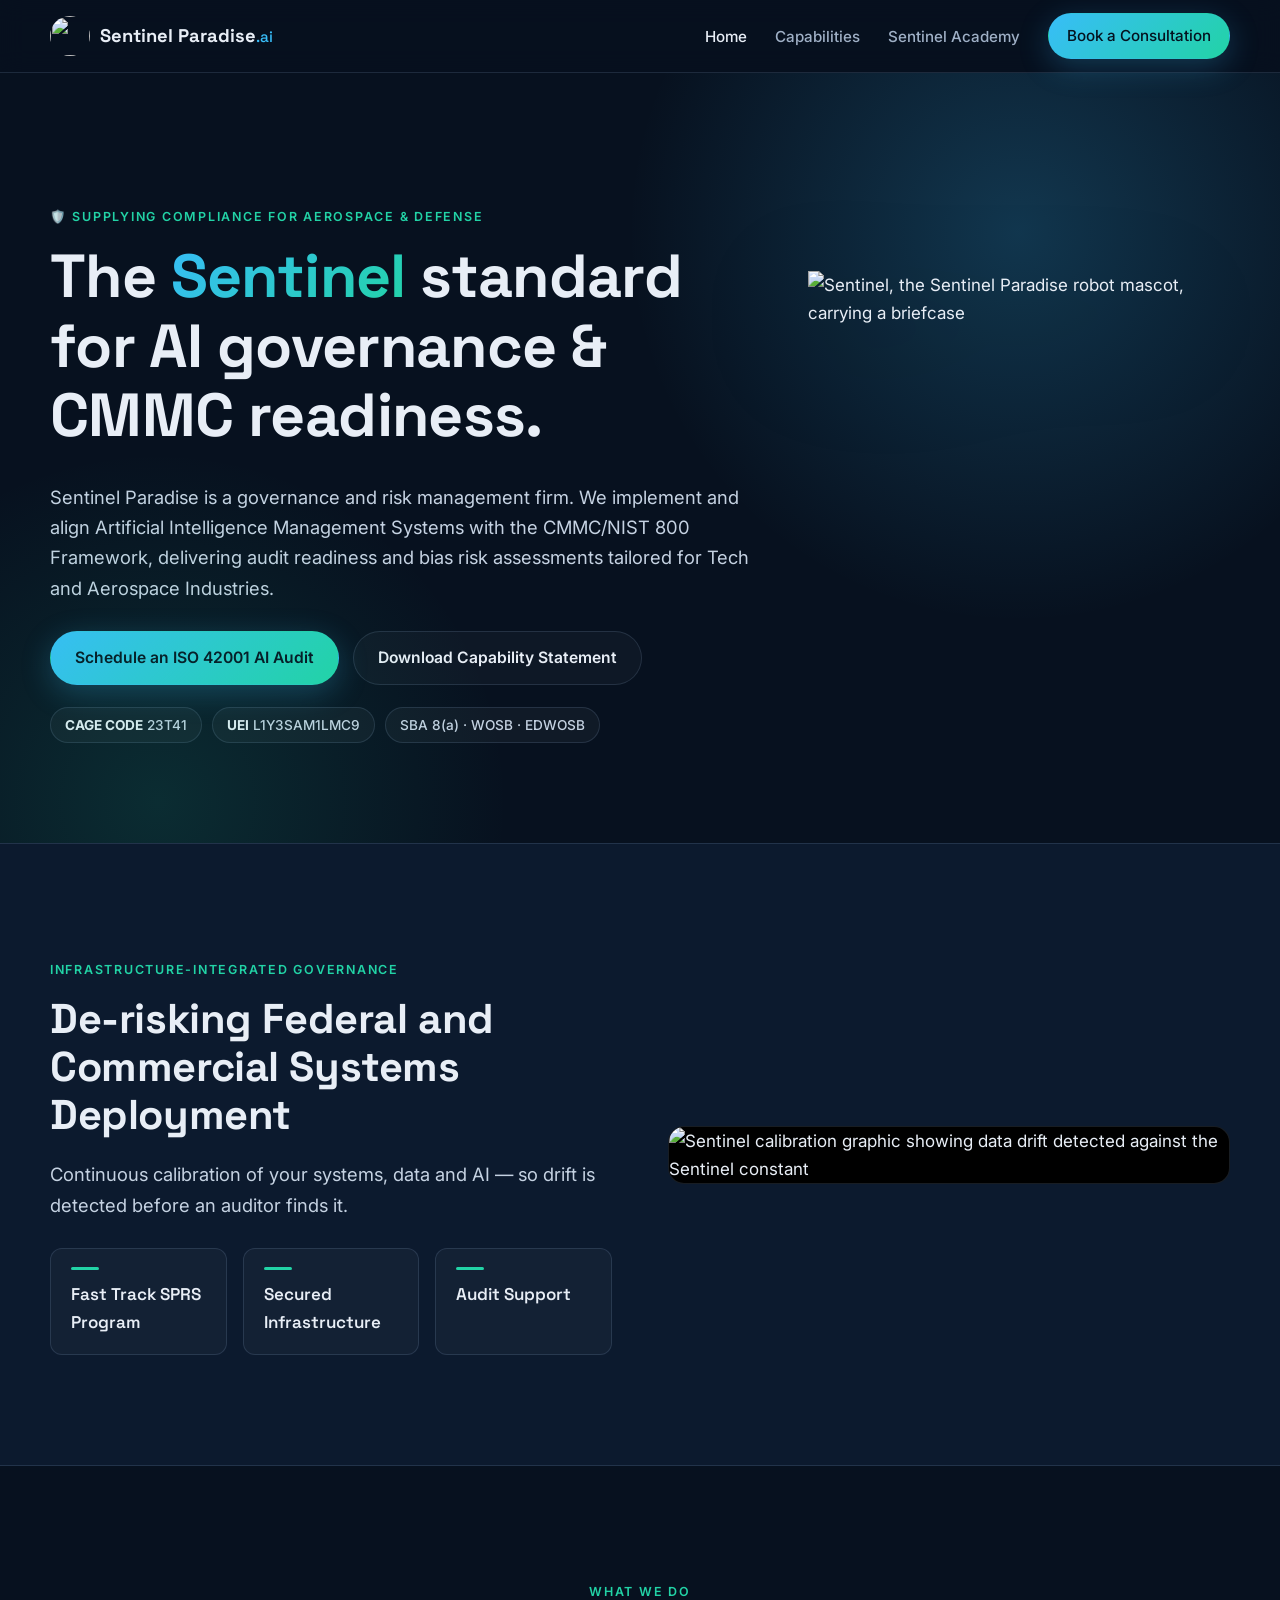
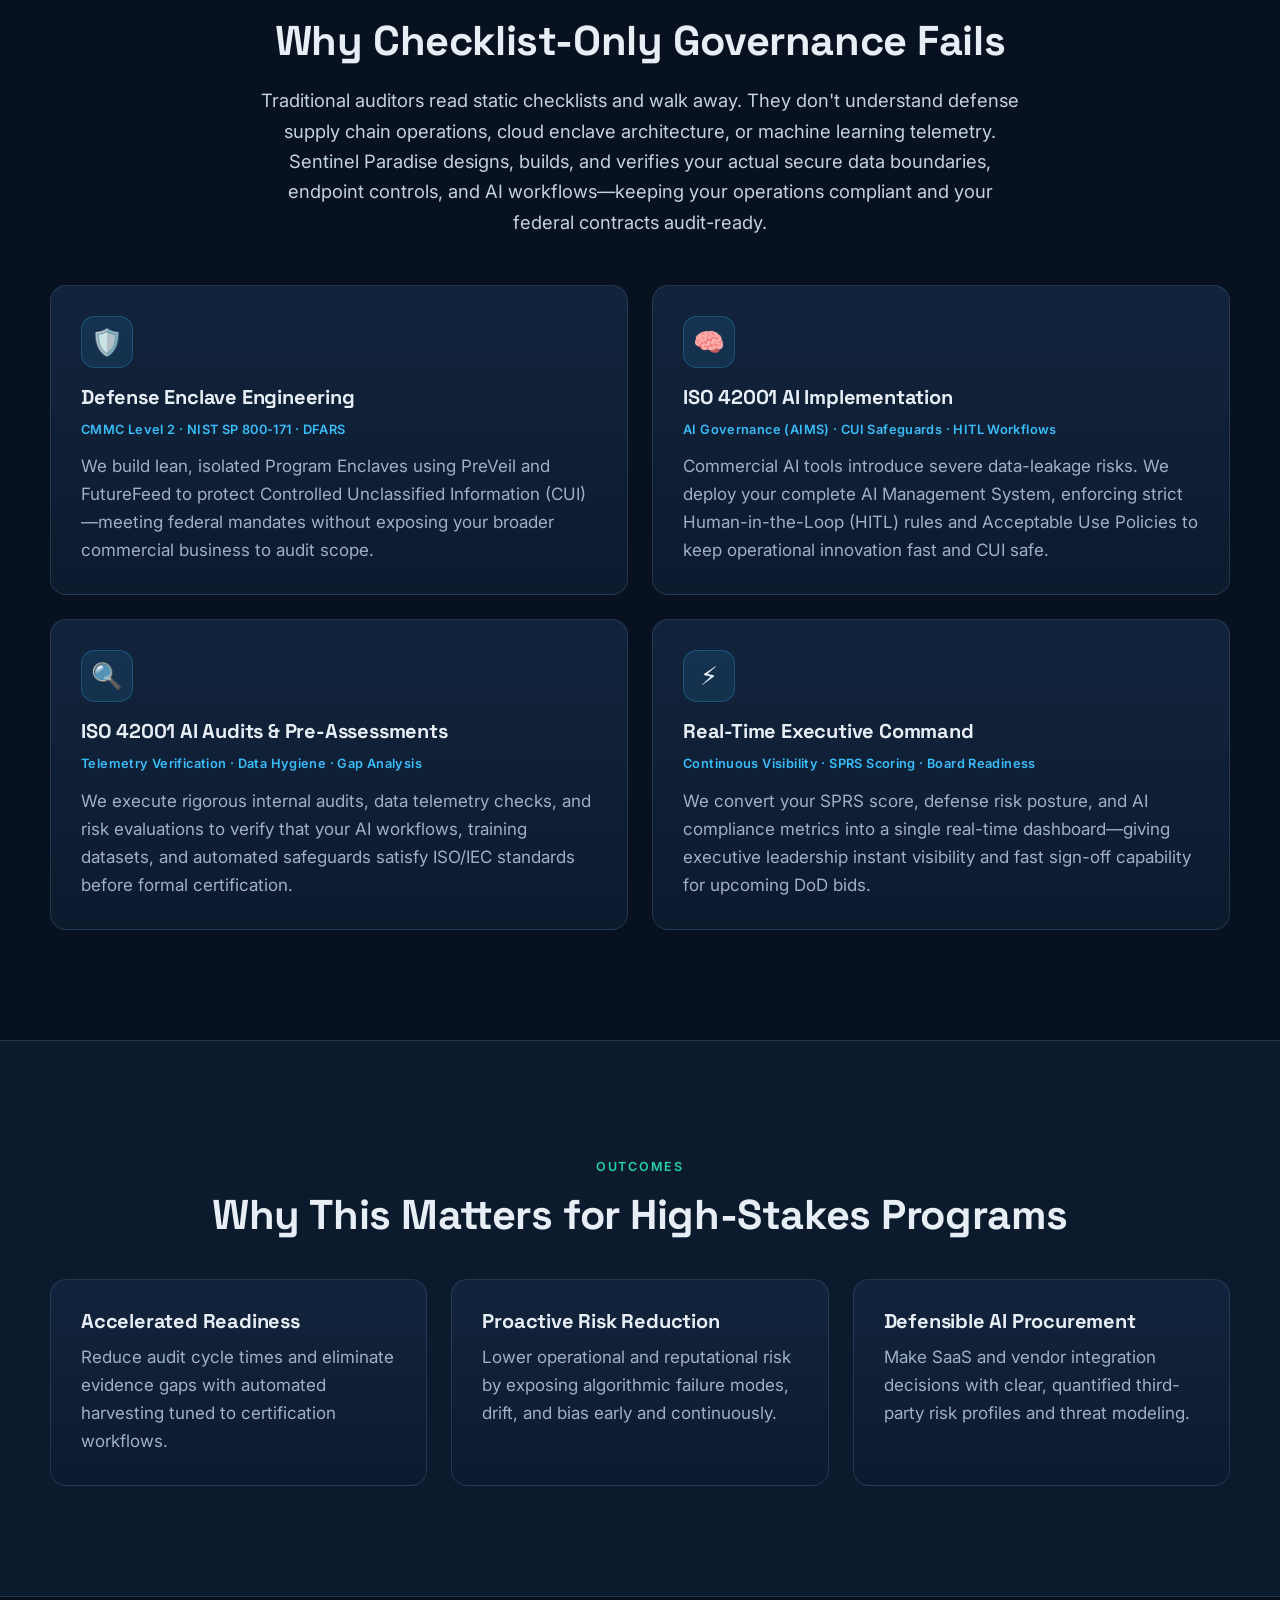
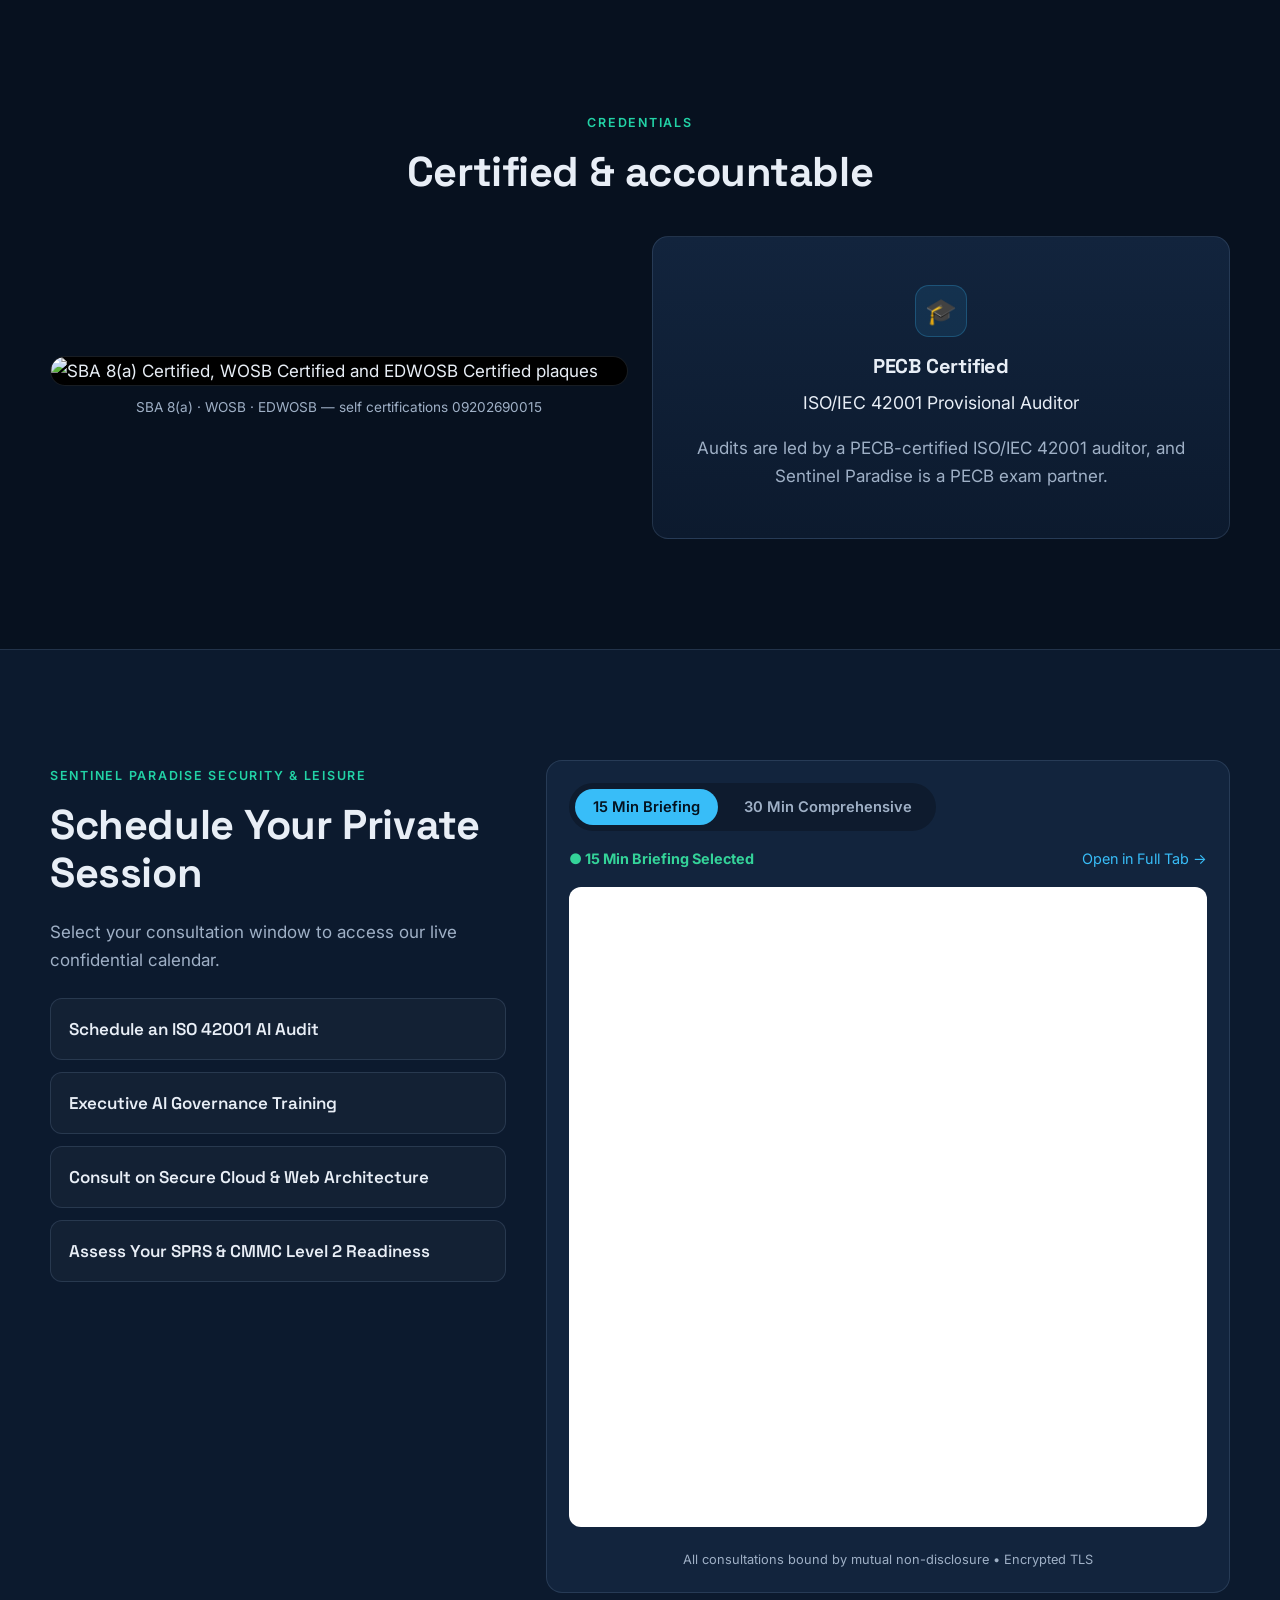
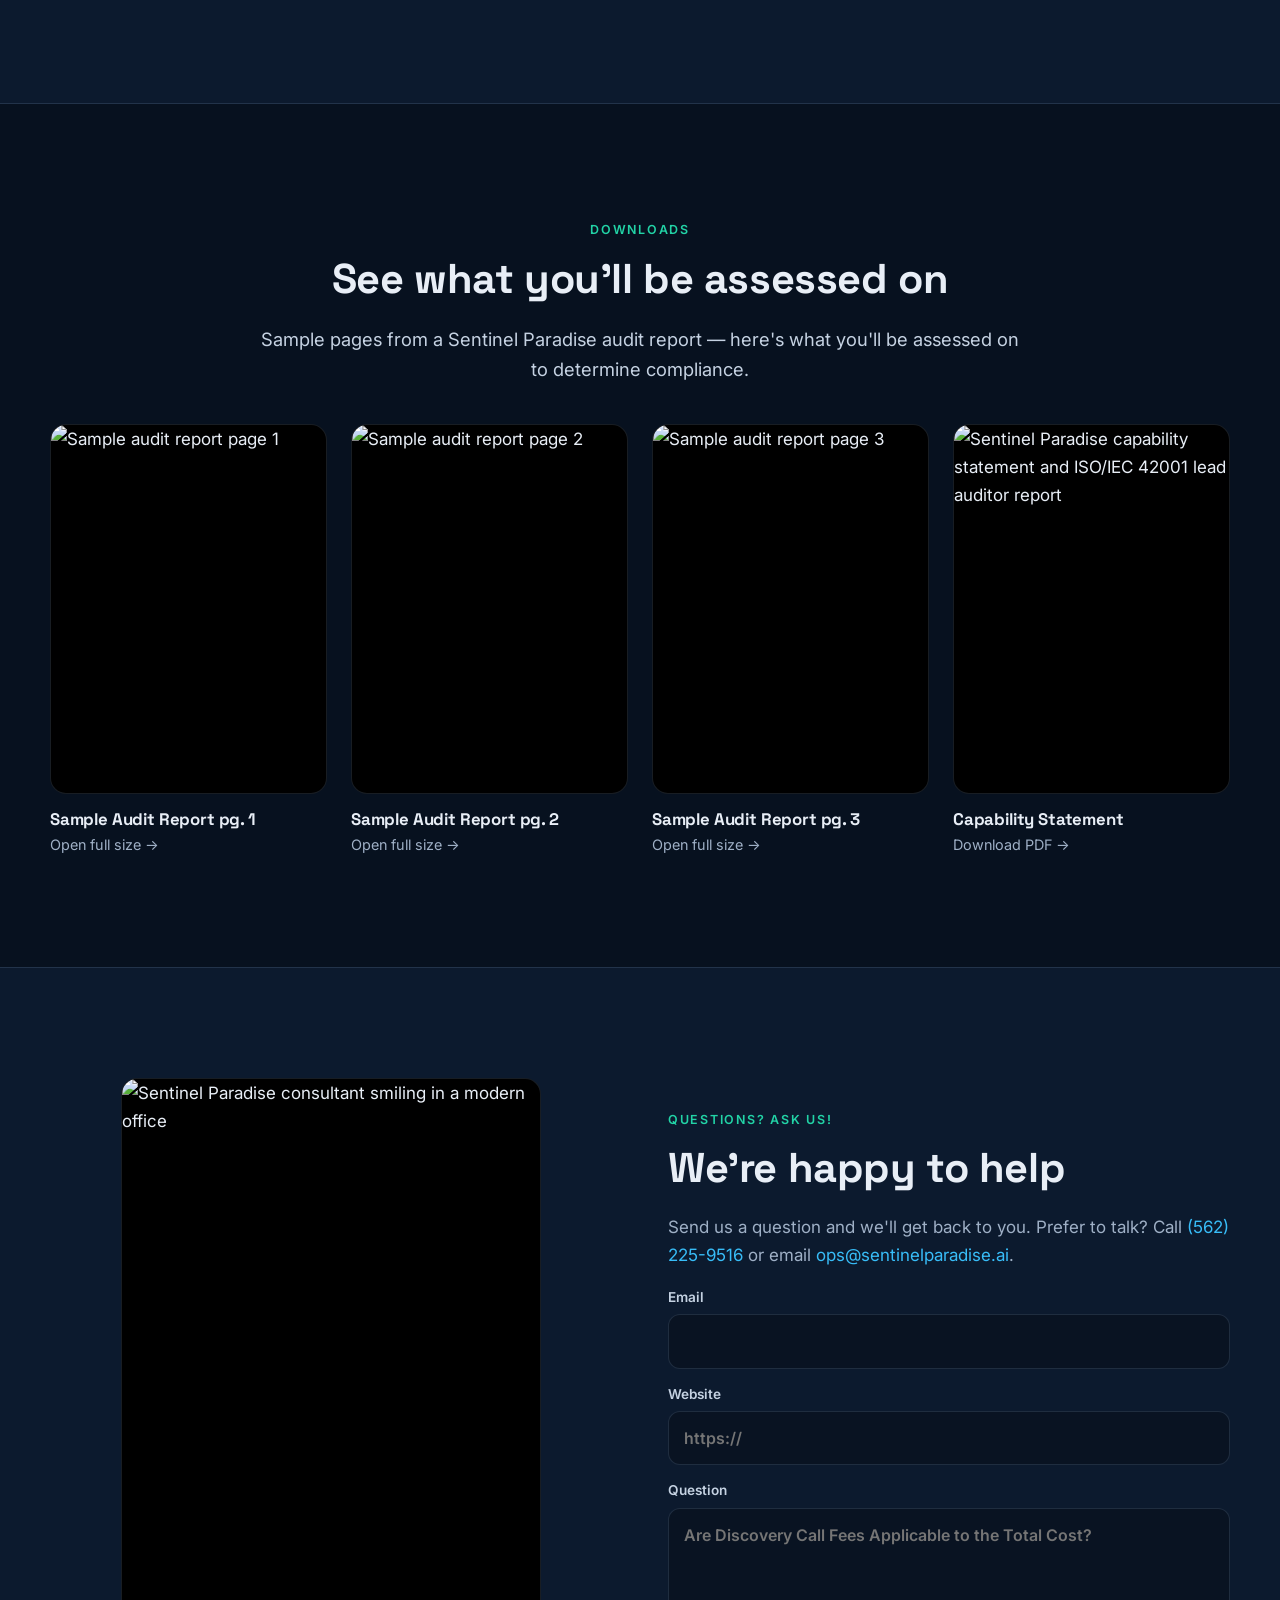
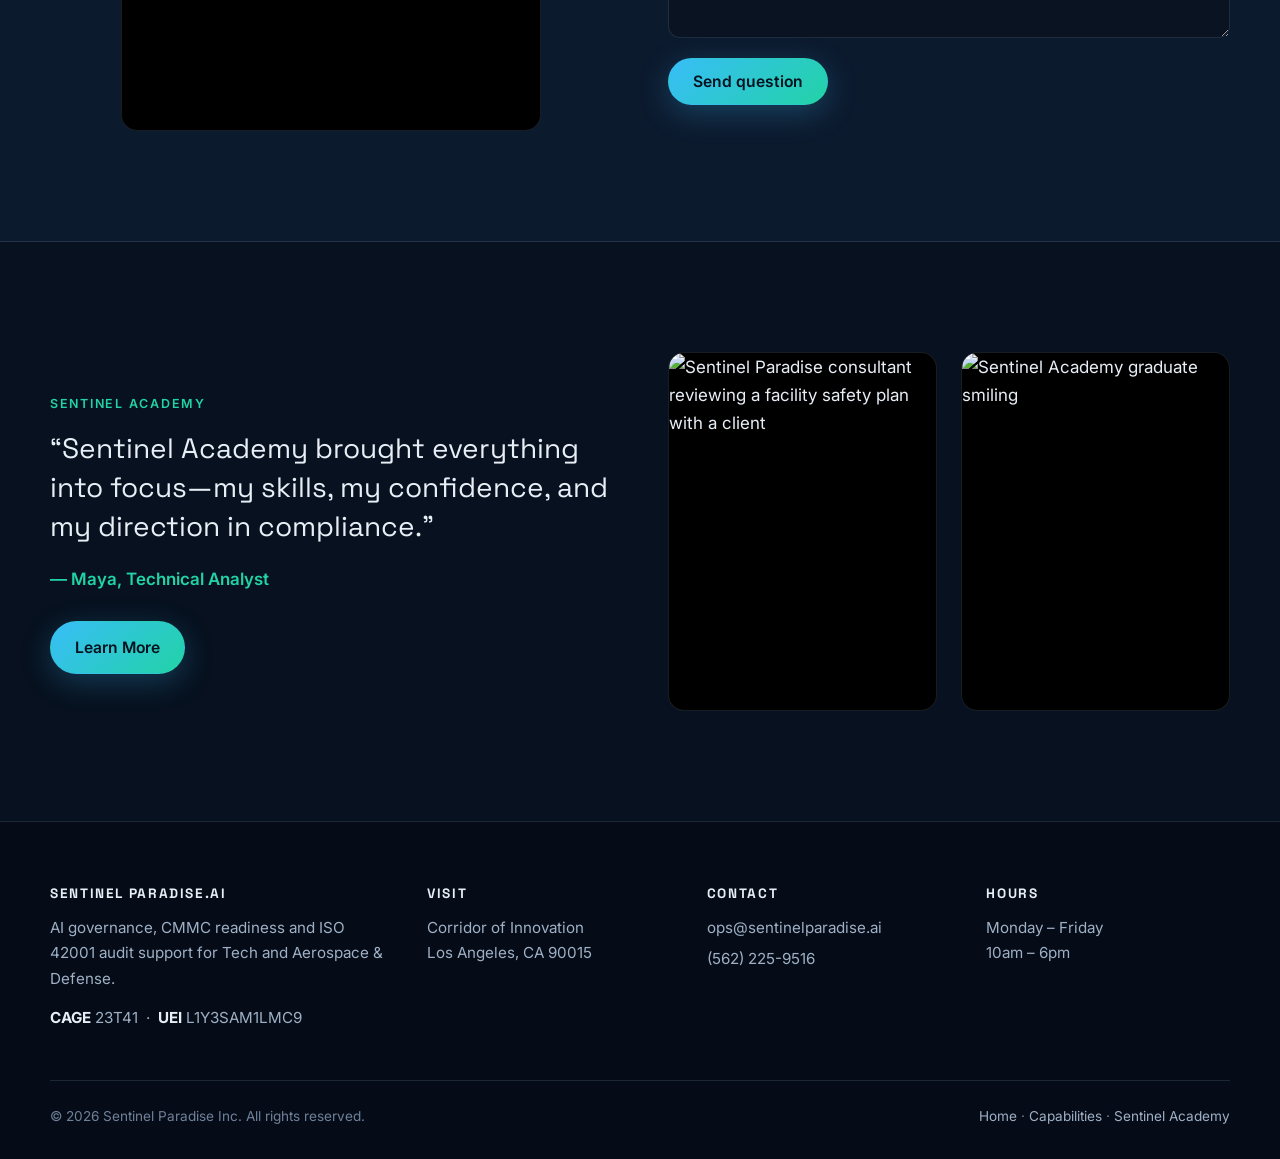
==== index.html @ 5baef18a "Add files via upload" ====
<!DOCTYPE html>
<html lang="en">
<head>
<meta charset="utf-8">
<meta name="viewport" content="width=device-width, initial-scale=1">
<title>Sentinel Paradise | Ensure AI Compliance Today</title>
<meta name="description" content="AI governance, ISO 42001 audits and CMMC Level 2 readiness for Tech and Aerospace &amp; Defense. CAGE 23T41.">
<meta property="og:title" content="Sentinel Paradise | Ensure AI Compliance Today">
<meta property="og:description" content="AI governance, ISO 42001 audits and CMMC Level 2 readiness for Tech and Aerospace &amp; Defense. CAGE 23T41.">
<meta property="og:image" content="https://www.sentinelparadise.ai/images/calibration.jpg">
<meta name="theme-color" content="#07111f">
<link rel="icon" href="images/logo.png" type="image/png">
<link rel="apple-touch-icon" href="images/logo.png">
<link rel="preconnect" href="https://fonts.googleapis.com">
<link rel="preconnect" href="https://fonts.gstatic.com" crossorigin>
<link href="https://fonts.googleapis.com/css2?family=Inter:wght@400;500;600;700&family=Space+Grotesk:wght@500;600;700&display=swap" rel="stylesheet">
<link rel="stylesheet" href="style.css">
</head>
<body>
<a class="skip" href="#main">Skip to content</a>
<header class="site-header">
  <nav class="container nav" aria-label="Main">
    <a class="brand" href="./" aria-label="Sentinel Paradise home">
      <img src="images/logo.png" alt="" width="40" height="40">
      <span>Sentinel Paradise<small>.ai</small></span>
    </a>
    <button class="menu-btn" aria-expanded="false" aria-controls="nav-links">Menu</button>
    <ul class="nav-links" id="nav-links">
      <li><a href="./" aria-current="page">Home</a></li>
      <li><a href="capabilities">Capabilities</a></li>
      <li><a href="academy">Sentinel Academy</a></li>
      <li><a class="btn btn-primary" href="./#book" style="padding:9px 18px">Book a Consultation</a></li>
    </ul>
  </nav>
</header>
<main id="main">
<section class="hero">
  <div class="container hero-grid">
    <div>
      <span class="eyebrow">🛡️ Supplying Compliance for Aerospace &amp; Defense</span>
      <h1>The <span>Sentinel</span> standard for AI governance &amp; CMMC readiness.</h1>
      <p class="lead">Sentinel Paradise is a governance and risk management firm. We implement and align Artificial Intelligence Management Systems with the CMMC/NIST 800 Framework, delivering audit readiness and bias risk assessments tailored for Tech and Aerospace Industries.</p>
      <div class="btn-row">
        <a class="btn btn-primary" href="#book">Schedule an ISO 42001 AI Audit</a>
        <a class="btn btn-ghost" href="capabilities">Download Capability Statement</a>
      </div>
      <div class="ids">
        <span class="chip"><b>CAGE CODE</b> 23T41</span>
        <span class="chip"><b>UEI</b> L1Y3SAM1LMC9</span>
        <span class="chip">SBA 8(a) · WOSB · EDWOSB</span>
      </div>
    </div>
    <div class="hero-art"><img src="images/mascot.png" alt="Sentinel, the Sentinel Paradise robot mascot, carrying a briefcase" width="621" height="402"></div>
  </div>
</section>

<section class="section alt">
  <div class="container split">
    <div class="reveal">
      <span class="eyebrow">Infrastructure-Integrated Governance</span>
      <h2>De-risking Federal and Commercial Systems Deployment</h2>
      <p class="lead">Continuous calibration of your systems, data and AI — so drift is detected before an auditor finds it.</p>
      <div class="pillars">
        <div class="pillar">Fast Track SPRS Program</div>
        <div class="pillar">Secured Infrastructure</div>
        <div class="pillar">Audit Support</div>
      </div>
    </div>
    <div class="media reveal"><img src="images/calibration.jpg" alt="Sentinel calibration graphic showing data drift detected against the Sentinel constant" loading="lazy"></div>
  </div>
</section>

<section class="section" id="services">
  <div class="container">
    <div class="center reveal">
      <span class="eyebrow">What we do</span>
      <h2>Why Checklist-Only Governance Fails</h2>
      <p class="lead">Traditional auditors read static checklists and walk away. They don't understand defense supply chain operations, cloud enclave architecture, or machine learning telemetry. Sentinel Paradise designs, builds, and verifies your actual secure data boundaries, endpoint controls, and AI workflows—keeping your operations compliant and your federal contracts audit-ready.</p>
    </div>
    <div class="grid grid-2" style="margin-top:48px">
      <article class="card reveal">
        <div class="icon">🛡️</div>
        <h3>Defense Enclave Engineering</h3>
        <div class="tags">CMMC Level 2 · NIST SP 800-171 · DFARS</div>
        <p>We build lean, isolated Program Enclaves using PreVeil and FutureFeed to protect Controlled Unclassified Information (CUI)—meeting federal mandates without exposing your broader commercial business to audit scope.</p>
      </article>
      <article class="card reveal">
        <div class="icon">🧠</div>
        <h3>ISO 42001 AI Implementation</h3>
        <div class="tags">AI Governance (AIMS) · CUI Safeguards · HITL Workflows</div>
        <p>Commercial AI tools introduce severe data-leakage risks. We deploy your complete AI Management System, enforcing strict Human-in-the-Loop (HITL) rules and Acceptable Use Policies to keep operational innovation fast and CUI safe.</p>
      </article>
      <article class="card reveal">
        <div class="icon">🔍</div>
        <h3>ISO 42001 AI Audits &amp; Pre-Assessments</h3>
        <div class="tags">Telemetry Verification · Data Hygiene · Gap Analysis</div>
        <p>We execute rigorous internal audits, data telemetry checks, and risk evaluations to verify that your AI workflows, training datasets, and automated safeguards satisfy ISO/IEC standards before formal certification.</p>
      </article>
      <article class="card reveal">
        <div class="icon">⚡</div>
        <h3>Real-Time Executive Command</h3>
        <div class="tags">Continuous Visibility · SPRS Scoring · Board Readiness</div>
        <p>We convert your SPRS score, defense risk posture, and AI compliance metrics into a single real-time dashboard—giving executive leadership instant visibility and fast sign-off capability for upcoming DoD bids.</p>
      </article>
    </div>
  </div>
</section>

<section class="section alt">
  <div class="container">
    <div class="center reveal">
      <span class="eyebrow">Outcomes</span>
      <h2>Why This Matters for High-Stakes Programs</h2>
    </div>
    <div class="grid grid-3" style="margin-top:40px">
      <div class="card reveal"><h3>Accelerated Readiness</h3><p>Reduce audit cycle times and eliminate evidence gaps with automated harvesting tuned to certification workflows.</p></div>
      <div class="card reveal"><h3>Proactive Risk Reduction</h3><p>Lower operational and reputational risk by exposing algorithmic failure modes, drift, and bias early and continuously.</p></div>
      <div class="card reveal"><h3>Defensible AI Procurement</h3><p>Make SaaS and vendor integration decisions with clear, quantified third-party risk profiles and threat modeling.</p></div>
    </div>
  </div>
</section>

<section class="section" id="credentials">
  <div class="container">
    <div class="center reveal">
      <span class="eyebrow">Credentials</span>
      <h2>Certified &amp; accountable</h2>
    </div>
    <div class="grid grid-2" style="margin-top:40px;align-items:center">
      <figure class="cred reveal" style="margin:0">
        <div class="media"><img src="images/certs.jpg" alt="SBA 8(a) Certified, WOSB Certified and EDWOSB Certified plaques" loading="lazy"></div>
        <figcaption class="caption">SBA 8(a) · WOSB · EDWOSB — self certifications 09202690015</figcaption>
      </figure>
      <figure class="cred reveal" style="margin:0">
        <div class="card" style="text-align:center;padding:48px 30px">
          <div class="icon" style="margin:0 auto 18px">🎓</div>
          <h3>PECB Certified</h3>
          <p style="font-size:1.1rem;color:var(--text)">ISO/IEC 42001 Provisional Auditor</p>
          <p>Audits are led by a PECB-certified ISO/IEC 42001 auditor, and Sentinel Paradise is a PECB exam partner.</p>
        </div>
      </figure>
    </div>
  </div>
</section>

<section class="section alt" id="book">
  <div class="container booking">
    <div class="reveal">
      <span class="eyebrow">Sentinel Paradise Security &amp; Leisure</span>
      <h2>Schedule Your Private Session</h2>
      <p>Select your consultation window to access our live confidential calendar.</p>
      <ul class="help-list">
        <li>Schedule an ISO 42001 AI Audit</li>
        <li>Executive AI Governance Training</li>
        <li>Consult on Secure Cloud &amp; Web Architecture</li>
        <li>Assess Your SPRS &amp; CMMC Level 2 Readiness</li>
      </ul>
    </div>
    <div class="cal-box reveal">
      <div class="switch" role="group" aria-label="Consultation length">
        <button type="button" class="active" data-cal="15min" aria-pressed="true">15 Min Briefing</button>
        <button type="button" data-cal="30min" aria-pressed="false">30 Min Comprehensive</button>
      </div>
      <div class="cal-status">
        <span id="cal-status" class="ok">● 15 Min Briefing Selected</span>
        <a id="cal-ext" href="https://cal.com/desirae-moore-n1dby6/15min" target="_blank" rel="noopener">Open in Full Tab →</a>
      </div>
      <iframe id="cal-frame" class="cal-frame" src="https://cal.com/desirae-moore-n1dby6/15min?embed=true" title="Book a consultation with Sentinel Paradise" loading="lazy" allow="camera; microphone; autoplay; fullscreen"></iframe>
      <p class="fineprint">All consultations bound by mutual non-disclosure • Encrypted TLS</p>
    </div>
  </div>
</section>

<section class="section" id="downloads">
  <div class="container">
    <div class="center reveal">
      <span class="eyebrow">Downloads</span>
      <h2>See what you'll be assessed on</h2>
      <p class="lead">Sample pages from a Sentinel Paradise audit report — here's what you'll be assessed on to determine compliance.</p>
    </div>
    <div class="grid grid-4" style="margin-top:40px">
      <a class="doc reveal" href="images/audit-1.jpg" target="_blank"><div class="media"><img src="images/audit-1.jpg" alt="Sample audit report page 1" loading="lazy"></div><h3>Sample Audit Report pg. 1</h3><p>Open full size →</p></a>
      <a class="doc reveal" href="images/audit-2.jpg" target="_blank"><div class="media"><img src="images/audit-2.jpg" alt="Sample audit report page 2" loading="lazy"></div><h3>Sample Audit Report pg. 2</h3><p>Open full size →</p></a>
      <a class="doc reveal" href="images/audit-3.jpg" target="_blank"><div class="media"><img src="images/audit-3.jpg" alt="Sample audit report page 3" loading="lazy"></div><h3>Sample Audit Report pg. 3</h3><p>Open full size →</p></a>
      <a class="doc reveal" href="files/Capability-Statement-Sentinel-Paradise.pdf" target="_blank"><div class="media"><img src="images/capability-preview.jpg" alt="Sentinel Paradise capability statement and ISO/IEC 42001 lead auditor report" loading="lazy" style="object-position:center"></div><h3>Capability Statement</h3><p>Download PDF →</p></a>
    </div>
  </div>
</section>

<section class="section alt" id="contact">
  <div class="container split">
    <div class="media reveal" style="max-width:420px;justify-self:center;aspect-ratio:9/14"><img src="images/founder.jpg" alt="Sentinel Paradise consultant smiling in a modern office" loading="lazy"></div>
    <div class="reveal">
      <span class="eyebrow">Questions? Ask us!</span>
      <h2>We're happy to help</h2>
      <p>Send us a question and we'll get back to you. Prefer to talk? Call <a href="tel:+15622259516">(562) 225-9516</a> or email <a href="mailto:ops@sentinelparadise.ai">ops@sentinelparadise.ai</a>.</p>
      <form class="ask" id="ask-form">
        <label>Email<input type="email" name="email" required autocomplete="email"></label>
        <label>Website<input type="url" name="website" placeholder="https://" autocomplete="url"></label>
        <label>Question<textarea name="question" required placeholder="Are Discovery Call Fees Applicable to the Total Cost?"></textarea></label>
        <div><button class="btn btn-primary" type="submit">Send question</button></div>
      </form>
    </div>
  </div>
</section>

<section class="section">
  <div class="container split">
    <div class="reveal">
      <span class="eyebrow">Sentinel Academy</span>
      <p class="quote">“Sentinel Academy brought everything into focus—my skills, my confidence, and my direction in compliance.”</p>
      <p class="quote-by">— Maya, Technical Analyst</p>
      <div class="btn-row"><a class="btn btn-primary" href="academy">Learn More</a></div>
    </div>
    <div class="grid grid-2 reveal">
      <div class="media" style="aspect-ratio:3/4"><img src="images/testimonial.jpg" alt="Sentinel Paradise consultant reviewing a facility safety plan with a client" loading="lazy"></div>
      <div class="media" style="aspect-ratio:3/4"><img src="images/gallery1.jpg" alt="Sentinel Academy graduate smiling" loading="lazy"></div>
    </div>
  </div>
</section>
</main>
<footer class="site-footer">
  <div class="container">
    <div class="foot-grid">
      <div>
        <h4>Sentinel Paradise.ai</h4>
        <p>AI governance, CMMC readiness and ISO 42001 audit support for Tech and Aerospace &amp; Defense.</p>
        <p style="margin-top:14px"><b style="color:var(--text)">CAGE</b> 23T41 &nbsp;·&nbsp; <b style="color:var(--text)">UEI</b> L1Y3SAM1LMC9</p>
      </div>
      <div>
        <h4>Visit</h4>
        <p>Corridor of Innovation<br>Los Angeles, CA 90015</p>
      </div>
      <div>
        <h4>Contact</h4>
        <ul>
          <li><a href="mailto:ops@sentinelparadise.ai">ops@sentinelparadise.ai</a></li>
          <li><a href="tel:+15622259516">(562) 225-9516</a></li>
        </ul>
      </div>
      <div>
        <h4>Hours</h4>
        <p>Monday – Friday<br>10am – 6pm</p>
      </div>
    </div>
    <div class="copy">
      <span>© <span data-year>2026</span> Sentinel Paradise Inc. All rights reserved.</span>
      <span><a href="./">Home</a> · <a href="capabilities">Capabilities</a> · <a href="academy">Sentinel Academy</a></span>
    </div>
  </div>
</footer>
<script src="script.js"></script>
</body>
</html>
---- style.css ----
/* Sentinel Paradise — site styles */
:root{
  --navy:#07111f; --navy-2:#0c1a2e; --navy-3:#12243d; --line:rgba(148,178,214,.16);
  --text:#e8eef6; --muted:#9fb0c6; --accent:#38bdf8; --accent-2:#22d3a6; --gold:#f5c45e;
  --radius:16px; --max:1180px;
  --font:"Inter",system-ui,-apple-system,"Segoe UI",Roboto,sans-serif;
  --display:"Space Grotesk","Inter",system-ui,sans-serif;
}
*{box-sizing:border-box}
html{scroll-behavior:smooth}
body{margin:0;background:var(--navy);color:var(--text);font-family:var(--font);line-height:1.65;font-size:17px;-webkit-font-smoothing:antialiased}
img{max-width:100%;display:block}
a{color:var(--accent);text-decoration:none}
a:hover{text-decoration:underline}
h1,h2,h3,h4{font-family:var(--display);line-height:1.15;margin:0 0 .5em;letter-spacing:-.01em}
h1{font-size:clamp(2.2rem,5vw,3.8rem)}
h2{font-size:clamp(1.7rem,3.4vw,2.6rem)}
h3{font-size:1.25rem}
p{margin:0 0 1em;color:var(--muted)}
.container{width:min(100% - 40px,var(--max));margin-inline:auto}
.section{padding:clamp(64px,9vw,110px) 0}
.section.alt{background:var(--navy-2);border-block:1px solid var(--line)}
.eyebrow{display:inline-block;font-size:.78rem;font-weight:600;letter-spacing:.14em;text-transform:uppercase;color:var(--accent-2);margin-bottom:14px}
.lead{font-size:1.15rem;color:#c5d2e2;max-width:760px}
.center{text-align:center}.center .lead{margin-inline:auto}
.skip{position:absolute;left:-999px}.skip:focus{left:12px;top:12px;background:#fff;color:#000;padding:8px 12px;z-index:100}

/* Header */
.site-header{position:sticky;top:0;z-index:50;background:rgba(7,17,31,.82);backdrop-filter:blur(12px);border-bottom:1px solid var(--line)}
.nav{display:flex;align-items:center;justify-content:space-between;height:72px}
.brand{display:flex;align-items:center;gap:10px;color:var(--text);font-family:var(--display);font-weight:700;font-size:1.15rem}
.brand:hover{text-decoration:none}
.brand img{width:40px;height:40px;border-radius:50%}
.brand small{color:var(--accent);font-weight:500}
.nav-links{display:flex;gap:28px;align-items:center;list-style:none;margin:0;padding:0}
.nav-links a{color:var(--muted);font-weight:500;font-size:.95rem}
.nav-links a:hover,.nav-links a[aria-current=page]{color:var(--text);text-decoration:none}
.menu-btn{display:none;background:none;border:1px solid var(--line);color:var(--text);border-radius:10px;padding:8px 12px;font-size:1rem;cursor:pointer}

/* Buttons */
.btn{display:inline-flex;align-items:center;gap:8px;padding:13px 24px;border-radius:999px;font-weight:600;font-size:.98rem;border:1px solid transparent;cursor:pointer;transition:transform .15s,box-shadow .15s,background .15s;font-family:var(--font)}
.btn:hover{text-decoration:none;transform:translateY(-1px)}
.btn-primary{background:linear-gradient(135deg,var(--accent),var(--accent-2));color:#04121f;box-shadow:0 8px 30px rgba(56,189,248,.25)}
.btn-ghost{border-color:var(--line);color:var(--text);background:rgba(255,255,255,.03)}
.btn-ghost:hover{background:rgba(255,255,255,.08)}
.btn-row{display:flex;flex-wrap:wrap;gap:14px;margin-top:28px}

/* Hero */
.hero{position:relative;overflow:hidden;padding:clamp(70px,10vw,130px) 0 clamp(60px,8vw,100px)}
.hero::before{content:"";position:absolute;inset:-30% -10% auto auto;width:780px;height:780px;background:radial-gradient(closest-side,rgba(56,189,248,.22),transparent);pointer-events:none}
.hero::after{content:"";position:absolute;inset:auto auto -40% -15%;width:700px;height:700px;background:radial-gradient(closest-side,rgba(34,211,166,.14),transparent);pointer-events:none}
.hero-grid{position:relative;display:grid;grid-template-columns:1.25fr .75fr;gap:48px;align-items:center}
.hero h1 span{background:linear-gradient(135deg,var(--accent),var(--accent-2));-webkit-background-clip:text;background-clip:text;color:transparent}
.ids{display:flex;flex-wrap:wrap;gap:10px;margin:22px 0 0}
.chip{border:1px solid var(--line);background:rgba(255,255,255,.04);border-radius:999px;padding:6px 14px;font-size:.85rem;color:#c5d2e2;font-weight:500}
.chip b{color:var(--text)}
.hero-art{display:flex;justify-content:center}
.hero-art img{width:100%;max-width:420px;filter:drop-shadow(0 30px 50px rgba(0,0,0,.5))}

/* Cards / grids */
.grid{display:grid;gap:24px}
.grid-2{grid-template-columns:repeat(2,1fr)}
.grid-3{grid-template-columns:repeat(3,1fr)}
.grid-4{grid-template-columns:repeat(4,1fr)}
.card{background:linear-gradient(180deg,var(--navy-3),var(--navy-2));border:1px solid var(--line);border-radius:var(--radius);padding:30px;transition:border-color .2s,transform .2s}
.card:hover{border-color:rgba(56,189,248,.45);transform:translateY(-3px)}
.card .icon{font-size:1.6rem;width:52px;height:52px;display:grid;place-items:center;border-radius:14px;background:rgba(56,189,248,.1);border:1px solid rgba(56,189,248,.25);margin-bottom:18px}
.card .tags{font-size:.8rem;font-weight:600;color:var(--accent);letter-spacing:.03em;margin-bottom:12px}
.card p:last-child{margin-bottom:0}
.media{border-radius:var(--radius);overflow:hidden;border:1px solid var(--line);background:#000}
.media img{width:100%;height:100%;object-fit:cover}
.split{display:grid;grid-template-columns:1fr 1fr;gap:56px;align-items:center}
.pillars{display:grid;grid-template-columns:repeat(3,1fr);gap:16px;margin-top:28px}
.pillar{padding:18px 20px;border-radius:12px;border:1px solid var(--line);background:rgba(255,255,255,.03);font-family:var(--display);font-weight:600}
.pillar::before{content:"";display:block;width:28px;height:3px;border-radius:3px;background:var(--accent-2);margin-bottom:10px}
.check{list-style:none;padding:0;margin:0}
.check li{position:relative;padding-left:34px;margin-bottom:14px;color:#c5d2e2}
.check li::before{content:"✓";position:absolute;left:0;top:1px;width:22px;height:22px;border-radius:50%;background:rgba(34,211,166,.15);color:var(--accent-2);display:grid;place-items:center;font-size:.8rem;font-weight:700}

/* Credentials */
.cred img{border-radius:12px}
.caption{font-size:.85rem;color:var(--muted);margin-top:10px;text-align:center}

/* Booking */
.booking{display:grid;grid-template-columns:.8fr 1.2fr;gap:40px;align-items:start}
.help-list{list-style:none;padding:0;margin:24px 0 0;display:grid;gap:12px}
.help-list li{padding:16px 18px;border-radius:12px;border:1px solid var(--line);background:rgba(255,255,255,.03);font-weight:600;font-family:var(--display)}
.cal-box{background:var(--navy-3);border:1px solid var(--line);border-radius:var(--radius);padding:22px}
.switch{display:flex;gap:8px;background:rgba(0,0,0,.25);padding:6px;border-radius:999px;width:fit-content}
.switch button{border:0;background:none;color:var(--muted);padding:9px 18px;border-radius:999px;font-weight:600;cursor:pointer;font-family:var(--font);font-size:.92rem}
.switch button.active{background:var(--accent);color:#04121f}
.cal-status{display:flex;justify-content:space-between;align-items:center;gap:12px;flex-wrap:wrap;margin:16px 0;font-size:.9rem}
.cal-status .ok{color:#34d399;font-weight:700}
.cal-frame{width:100%;height:640px;border:0;border-radius:12px;background:#fff}
.fineprint{font-size:.8rem;color:var(--muted);text-align:center;margin:14px 0 0}

/* Downloads */
.doc{display:block;color:var(--text)}
.doc:hover{text-decoration:none}
.doc .media{aspect-ratio:3/4}
.doc .media img{object-position:top}
.doc h3{margin:16px 0 4px;font-size:1.05rem}
.doc p{font-size:.9rem;margin:0}

/* Form */
form.ask{display:grid;gap:14px}
.ask label{font-size:.85rem;font-weight:600;color:#c5d2e2}
.ask input,.ask textarea{width:100%;margin-top:6px;padding:13px 15px;border-radius:12px;border:1px solid var(--line);background:rgba(0,0,0,.25);color:var(--text);font:inherit;font-size:1rem}
.ask input:focus,.ask textarea:focus{outline:2px solid var(--accent);border-color:transparent}
.ask textarea{min-height:130px;resize:vertical}

/* Testimonial */
.quote{font-family:var(--display);font-size:clamp(1.3rem,2.4vw,1.75rem);line-height:1.4;color:var(--text);margin:0 0 18px}
.quote-by{color:var(--accent-2);font-weight:600}

/* CTA band */
.cta{background:linear-gradient(135deg,rgba(56,189,248,.16),rgba(34,211,166,.12));border:1px solid rgba(56,189,248,.3);border-radius:24px;padding:clamp(36px,6vw,64px);text-align:center}

/* Footer */
.site-footer{background:#050c17;border-top:1px solid var(--line);padding:64px 0 32px;font-size:.95rem}
.foot-grid{display:grid;grid-template-columns:1.4fr 1fr 1fr 1fr;gap:36px}
.site-footer h4{font-size:.85rem;letter-spacing:.12em;text-transform:uppercase;color:var(--text);margin-bottom:14px}
.site-footer p,.site-footer li{color:var(--muted);margin:0 0 6px}
.site-footer ul{list-style:none;padding:0;margin:0}
.site-footer a{color:var(--muted)}.site-footer a:hover{color:var(--text)}
.copy{border-top:1px solid var(--line);margin-top:44px;padding-top:24px;color:#6f819a;font-size:.85rem;display:flex;justify-content:space-between;flex-wrap:wrap;gap:12px}

/* Reveal on scroll */
.reveal{opacity:0;transform:translateY(18px);transition:opacity .6s ease,transform .6s ease}
.reveal.in{opacity:1;transform:none}
@media (prefers-reduced-motion:reduce){.reveal{opacity:1;transform:none;transition:none}html{scroll-behavior:auto}}

/* Responsive */
@media (max-width:980px){
  .grid-4{grid-template-columns:repeat(2,1fr)}
  .grid-3{grid-template-columns:1fr 1fr}
  .hero-grid,.split,.booking{grid-template-columns:1fr}
  .hero-art img{max-width:300px}
  .foot-grid{grid-template-columns:1fr 1fr}
}
@media (max-width:720px){
  .menu-btn{display:block}
  .nav-links{display:none;position:absolute;top:72px;left:0;right:0;flex-direction:column;gap:0;background:var(--navy-2);border-bottom:1px solid var(--line);padding:8px 20px 18px}
  .nav-links.open{display:flex}
  .nav-links li{width:100%}.nav-links a{display:block;padding:12px 0}
  .grid-2,.grid-3,.grid-4,.pillars,.foot-grid{grid-template-columns:1fr}
  .cal-frame{height:560px}
}
.nav-links a.btn{color:#04121f}
.nav-links a.btn:hover{color:#04121f}
@media (max-width:720px){.hero-art img[src*="mascot"]{max-width:220px}}
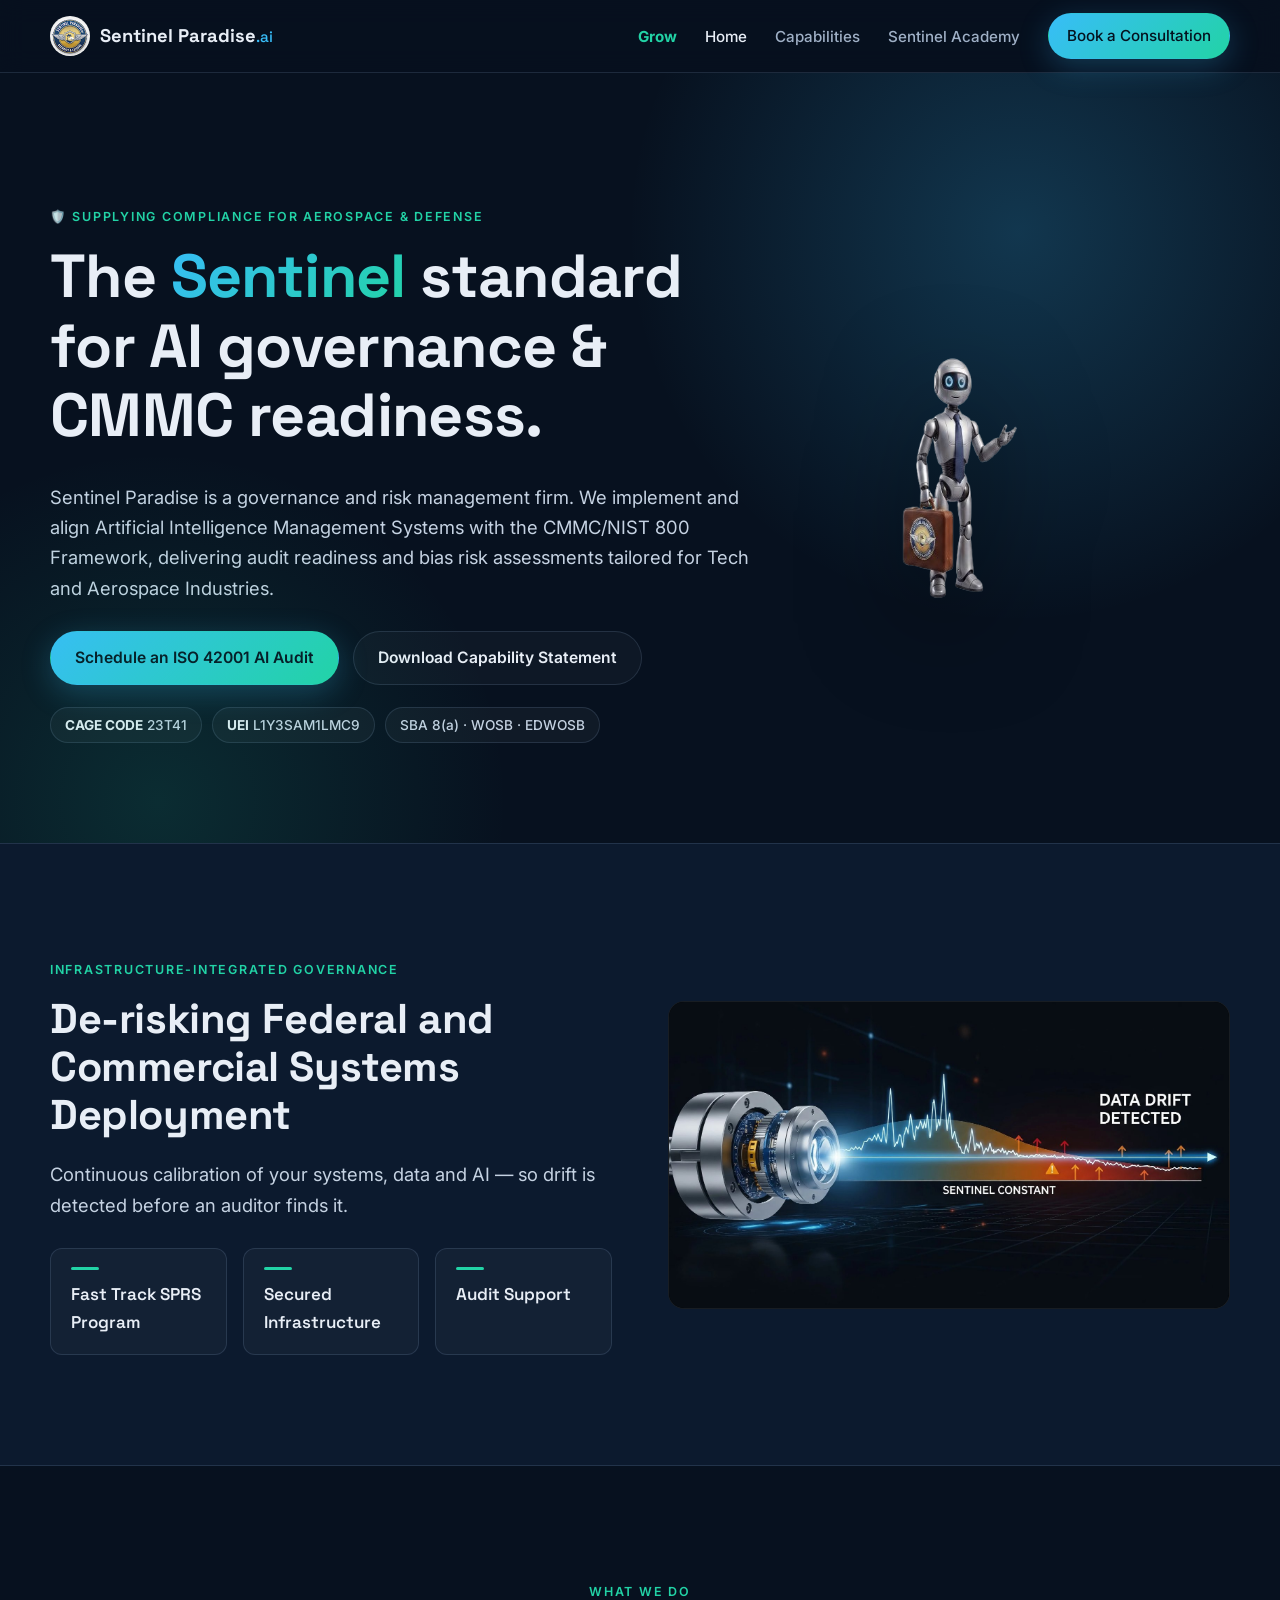
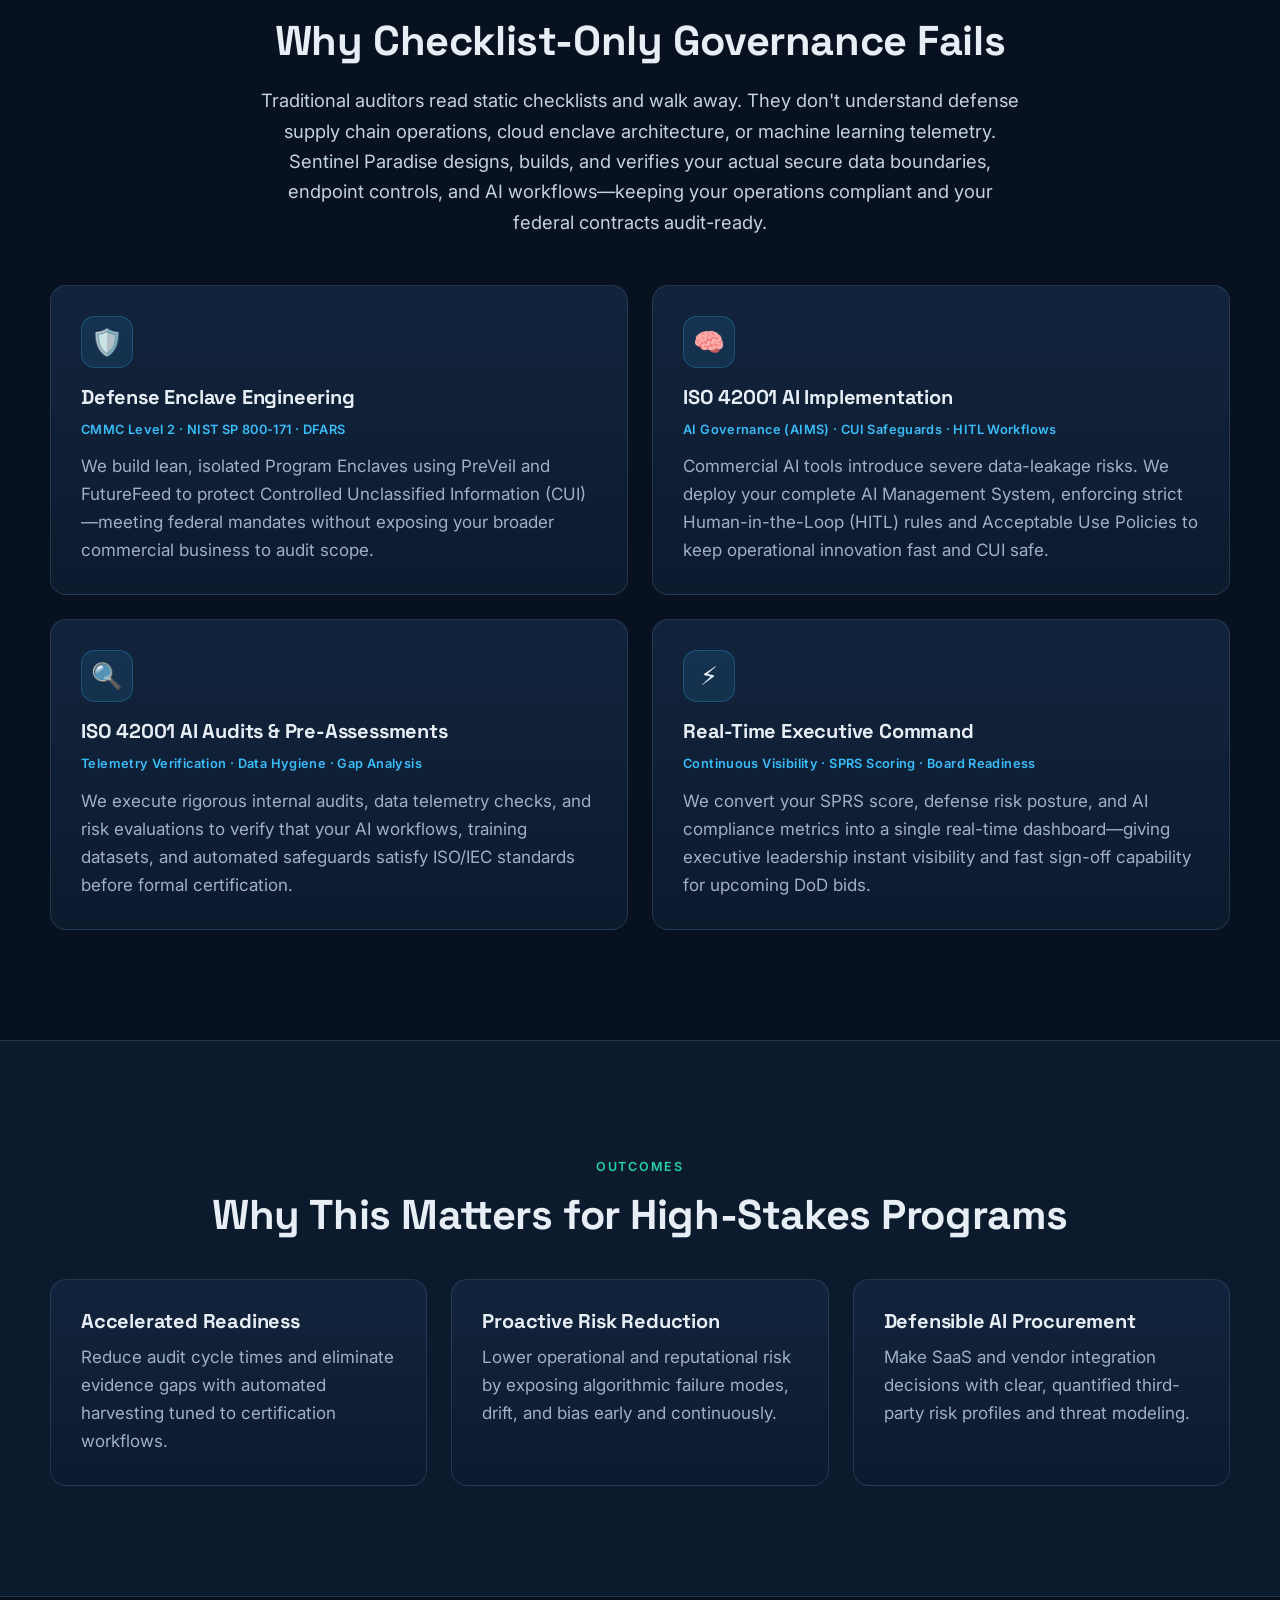
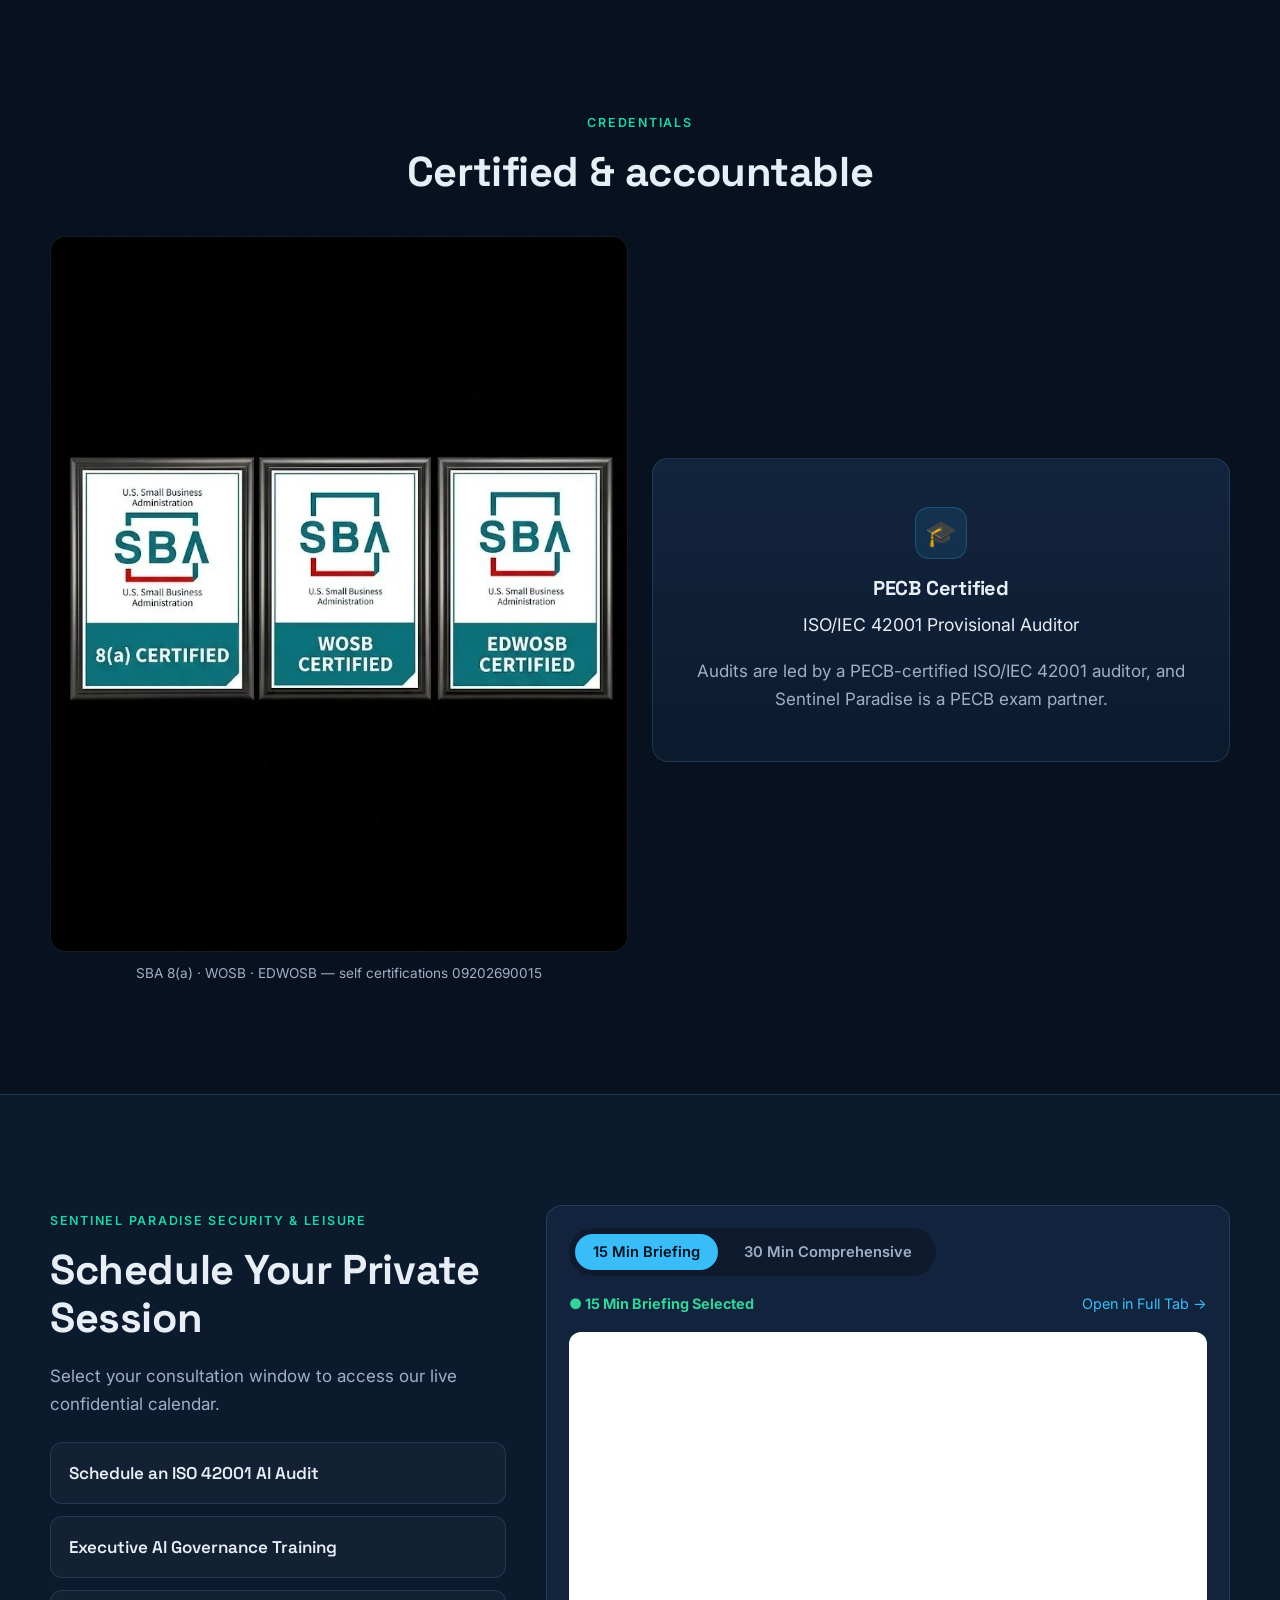
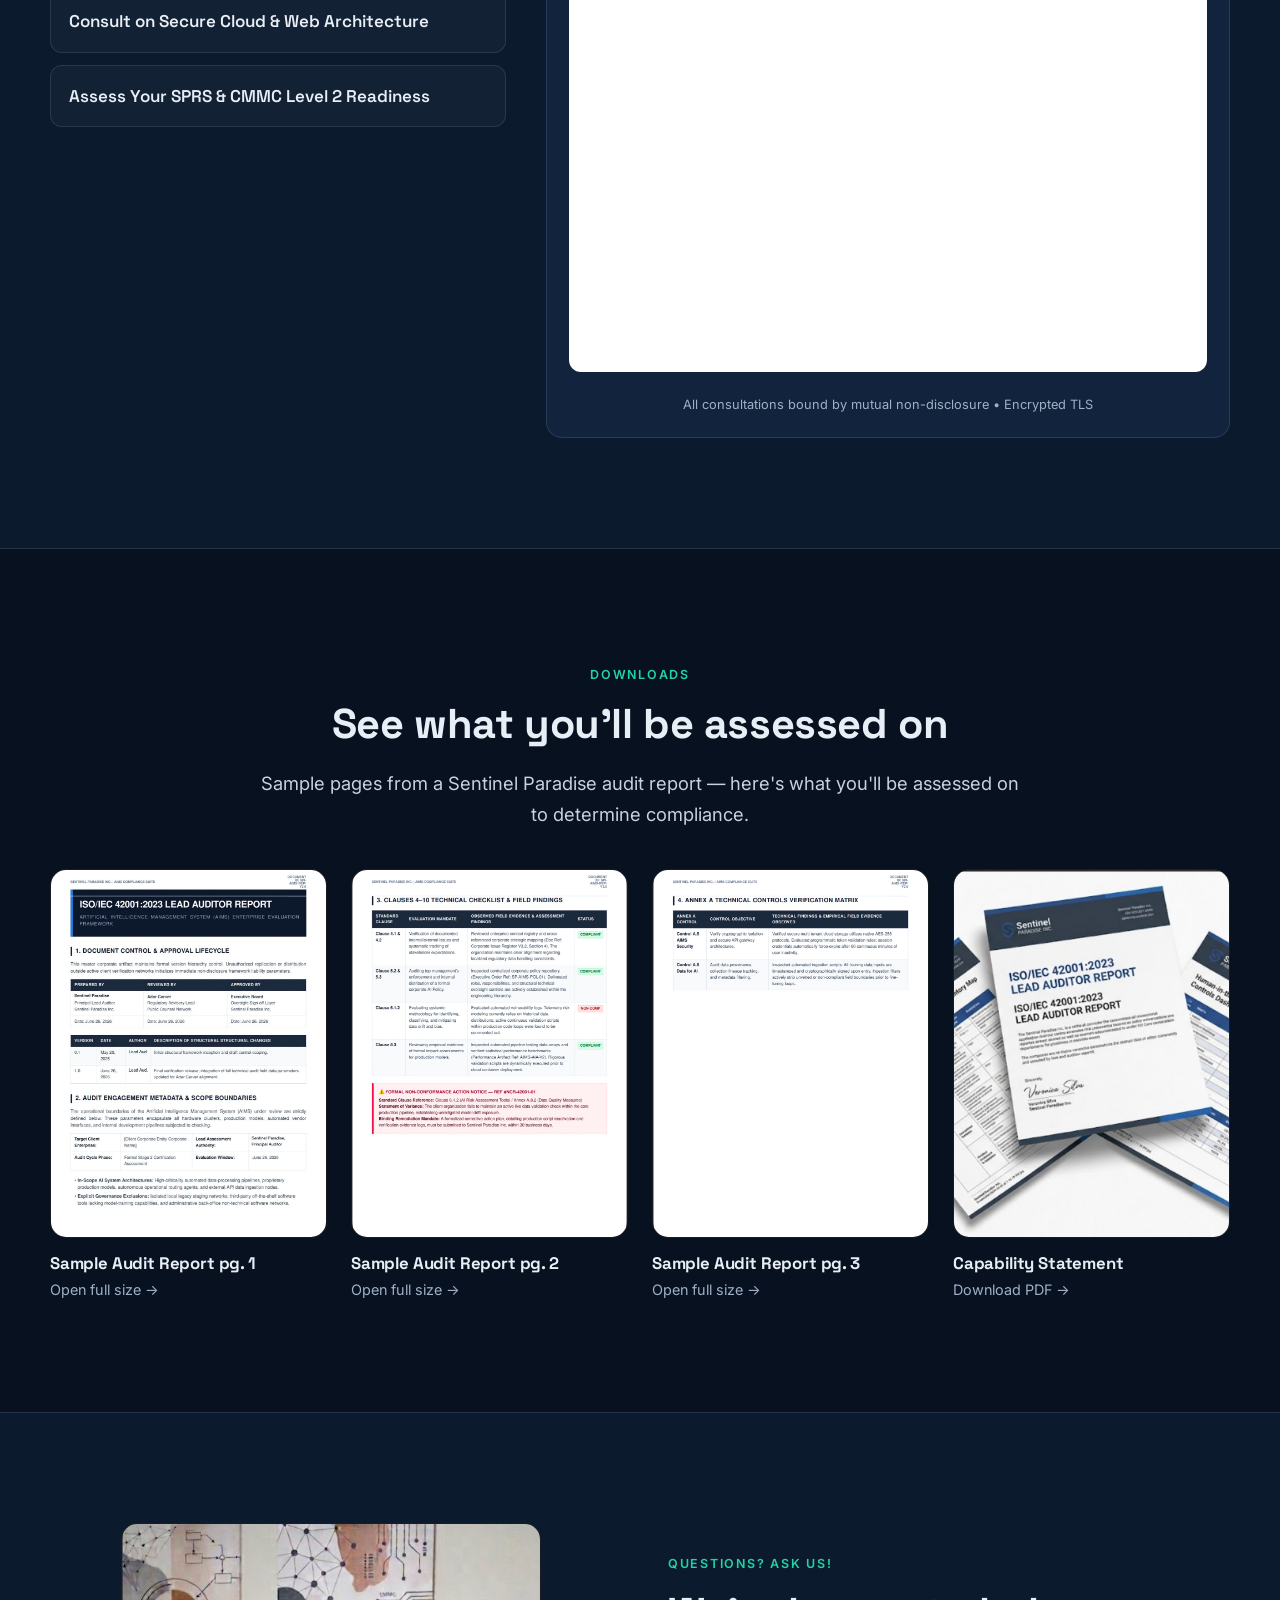
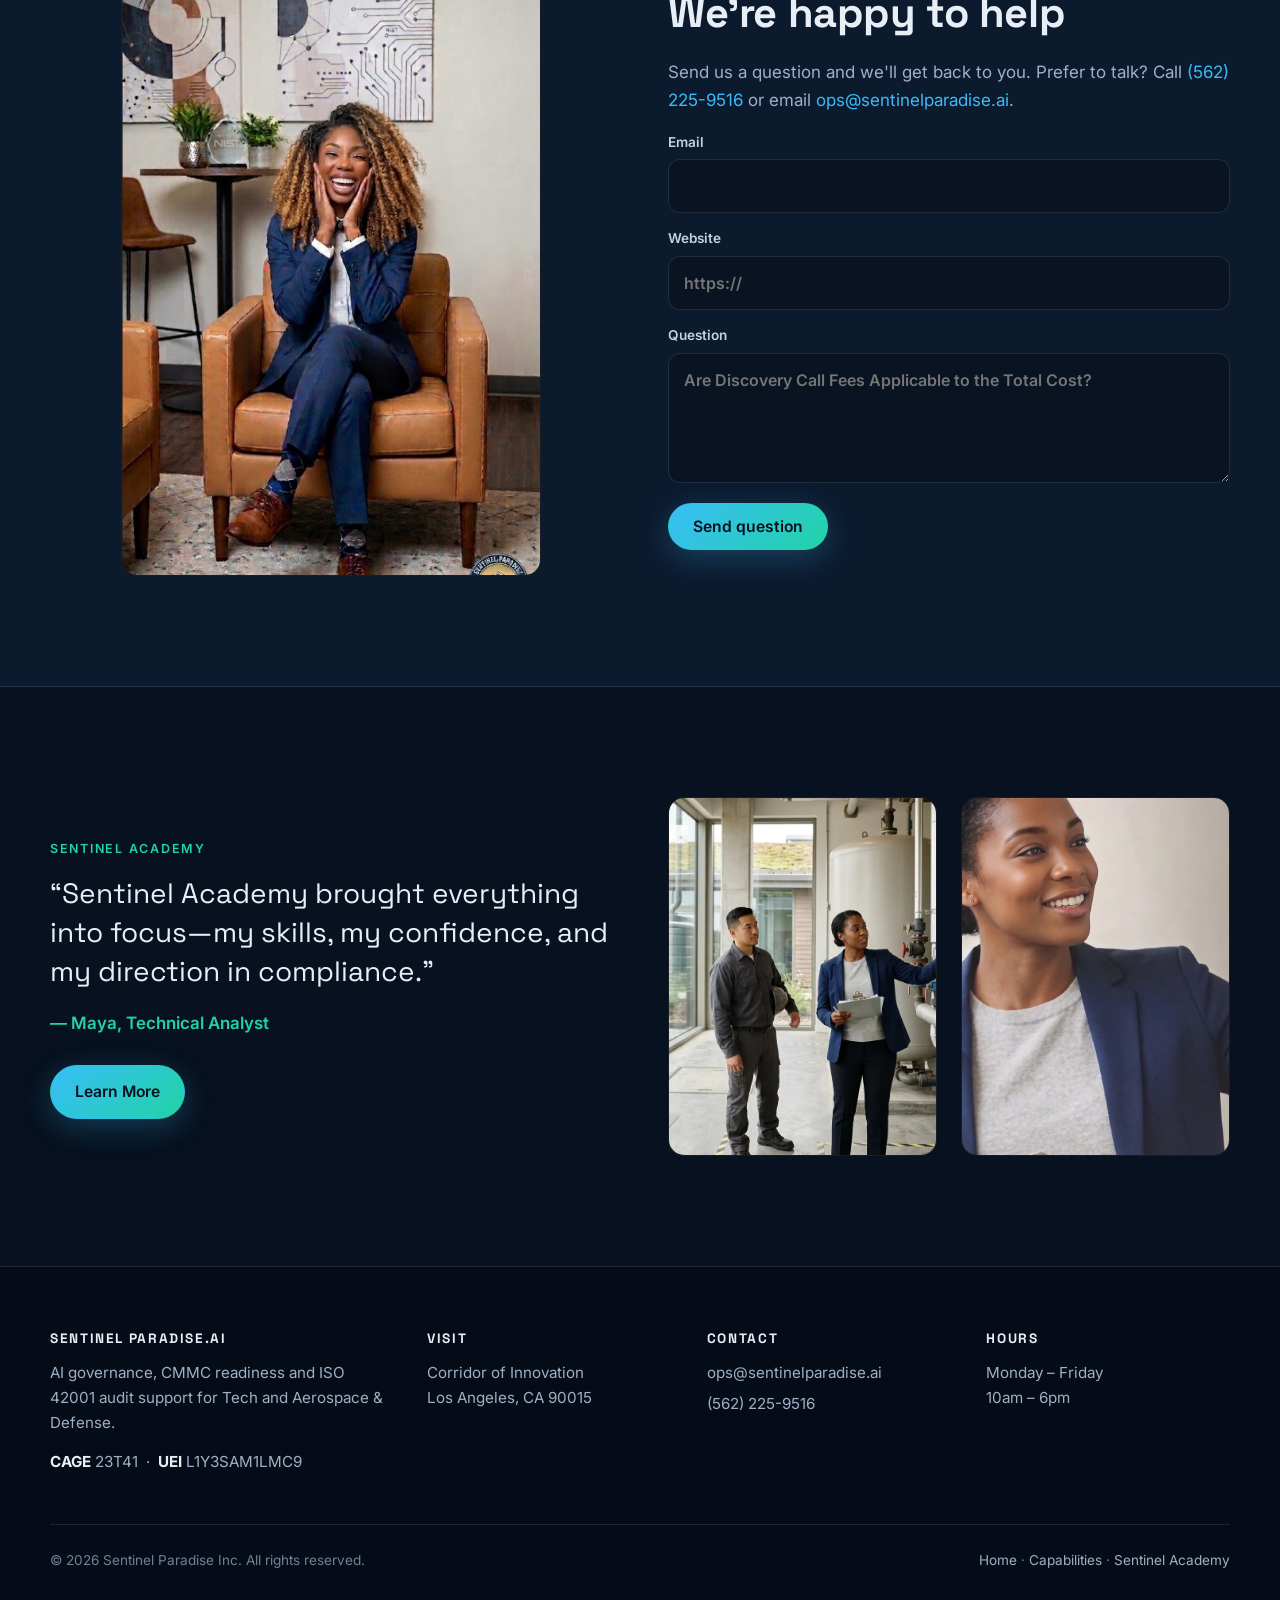
==== commit fbceac84: "Add Grow page for small businesses and Grow nav link" ====
--- a/index.html
+++ b/index.html
@@ -26,6 +26,7 @@
     </a>
     <button class="menu-btn" aria-expanded="false" aria-controls="nav-links">Menu</button>
     <ul class="nav-links" id="nav-links">
+      <li><a href="grow" style="color:var(--accent-2);font-weight:700">Grow</a></li>
       <li><a href="./" aria-current="page">Home</a></li>
       <li><a href="capabilities">Capabilities</a></li>
       <li><a href="academy">Sentinel Academy</a></li>
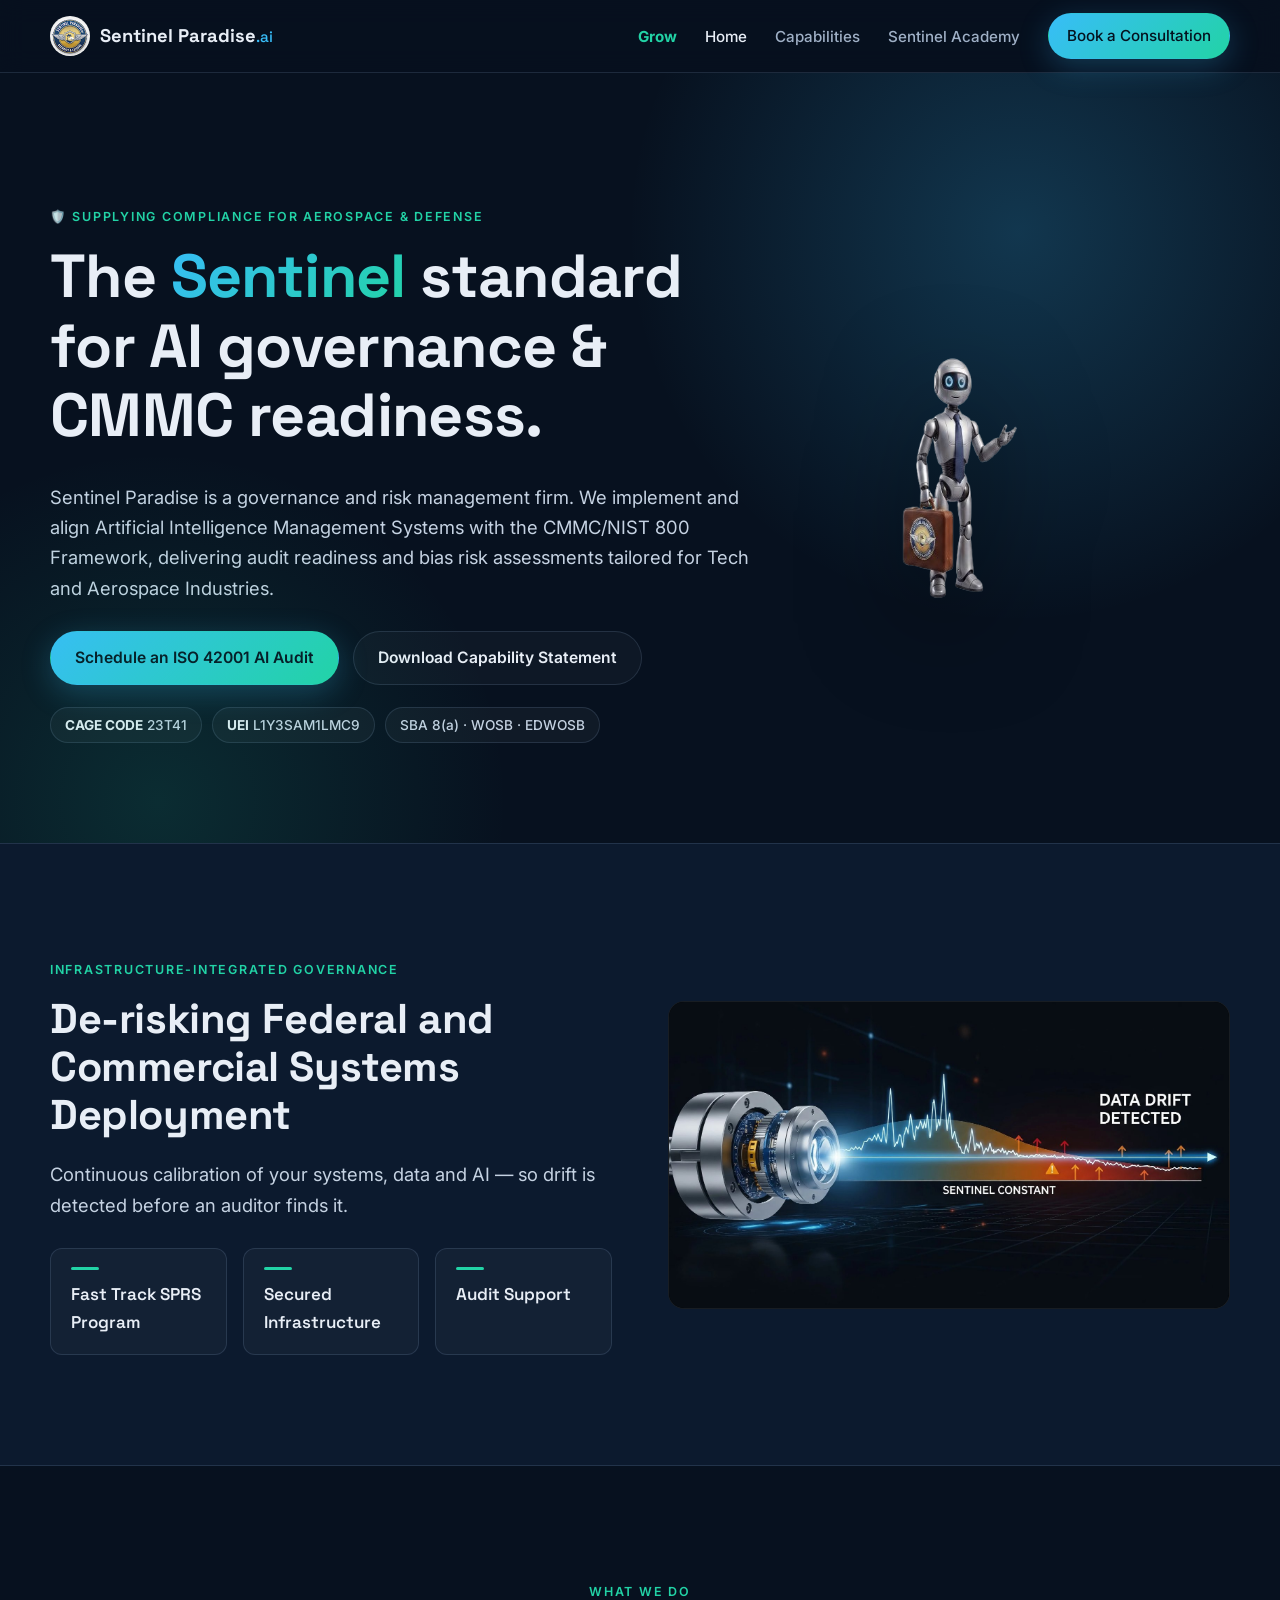
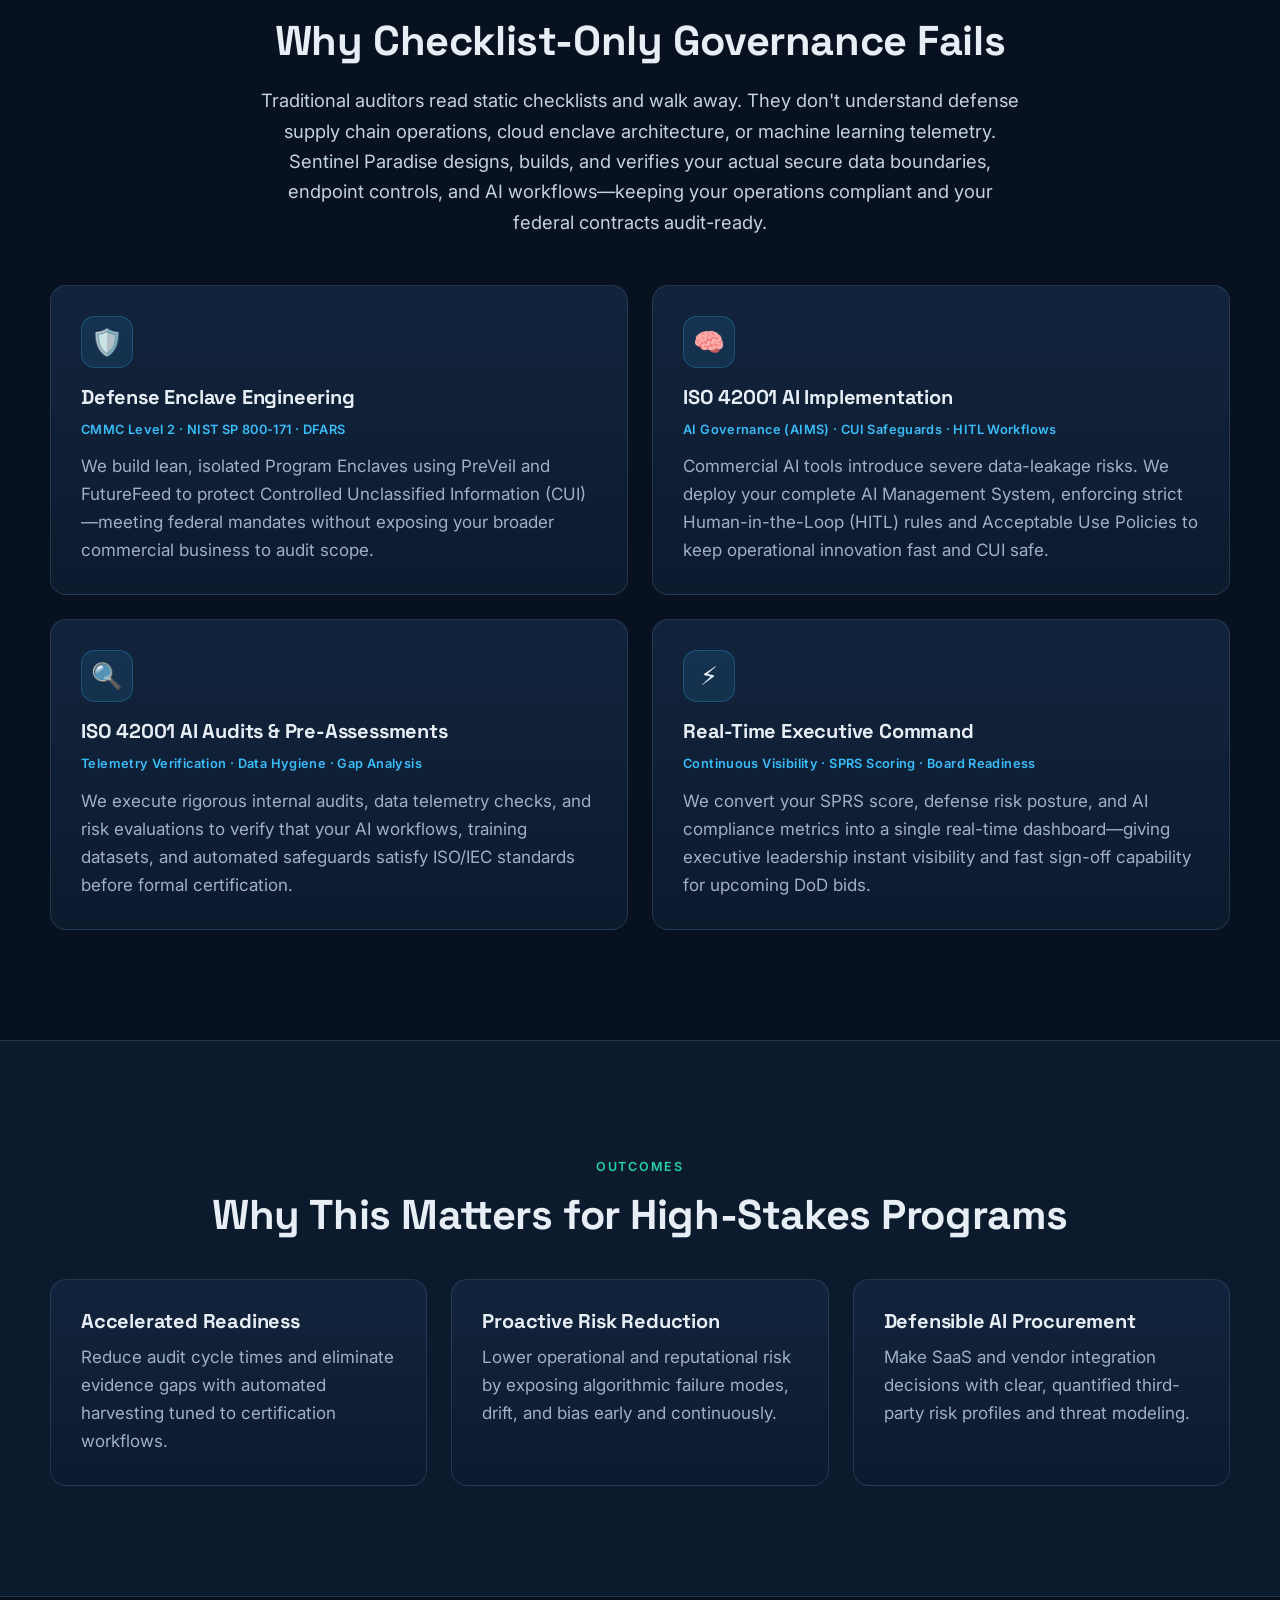
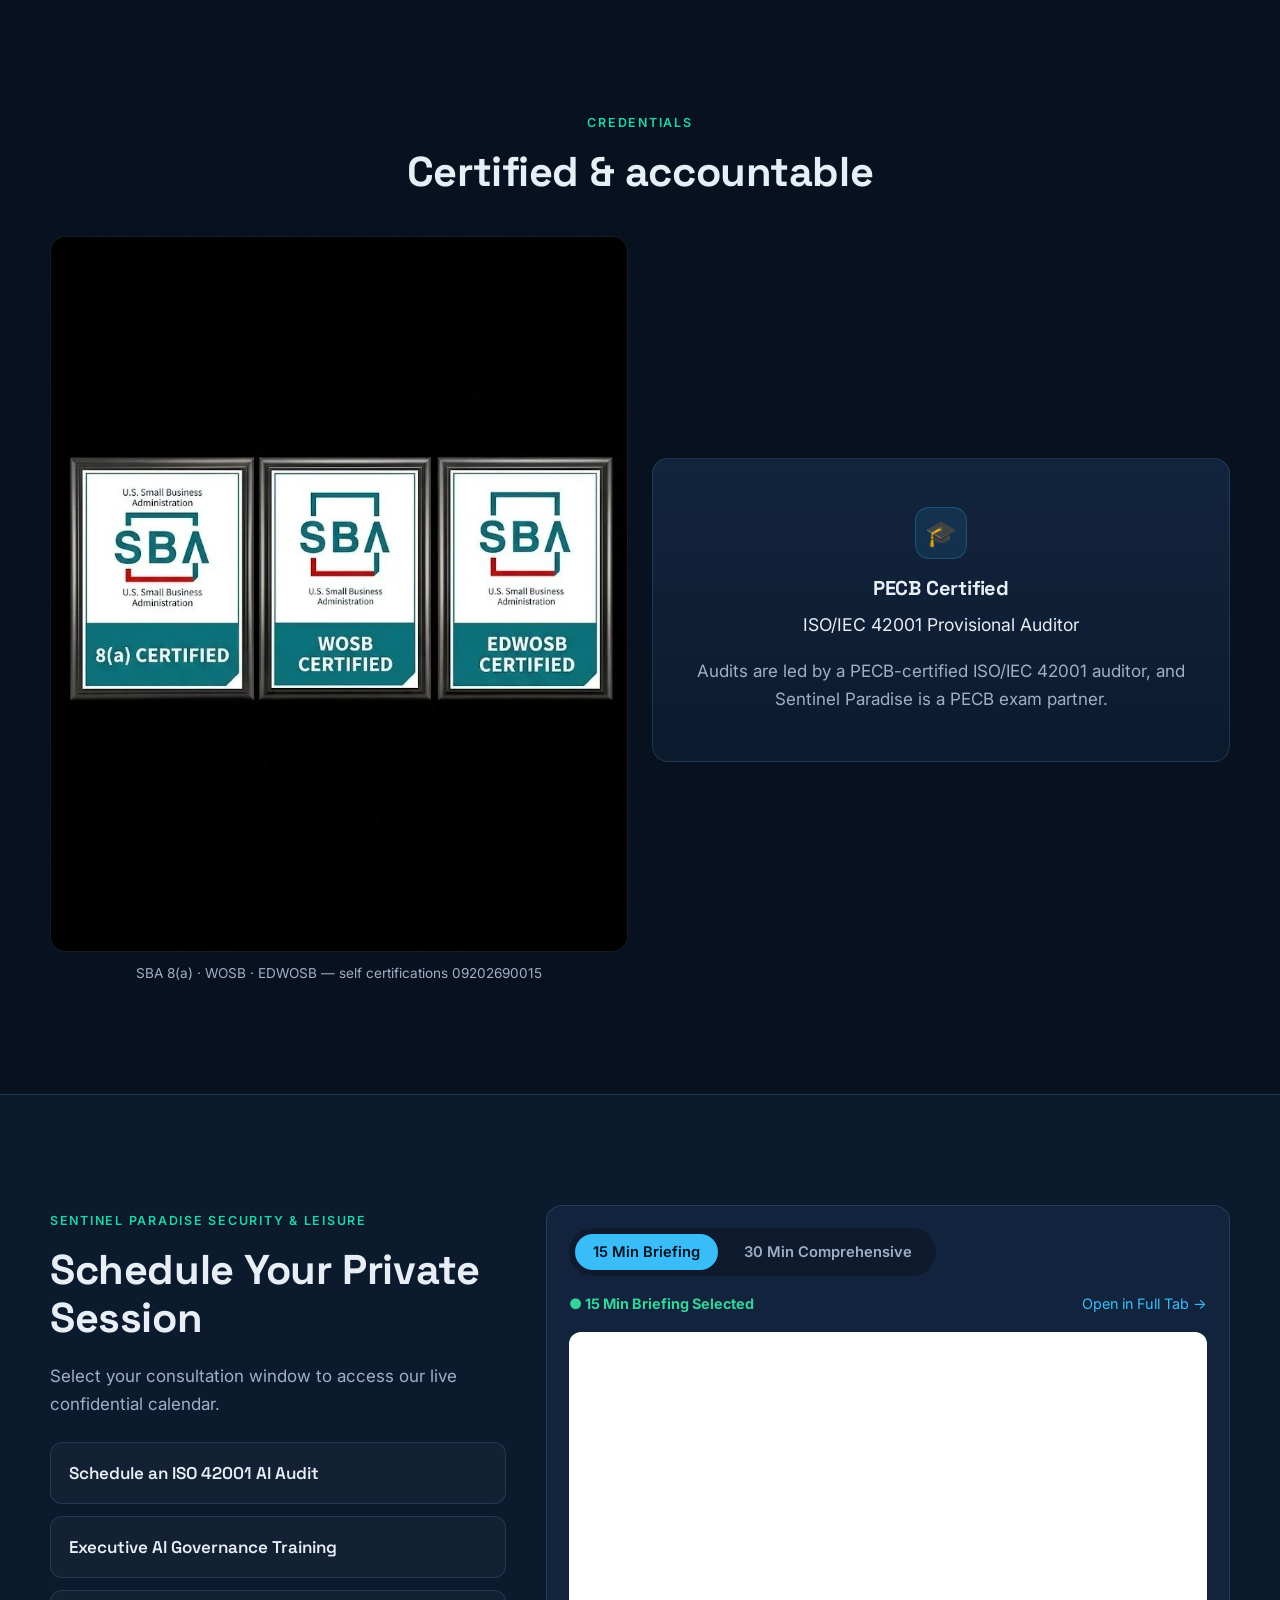
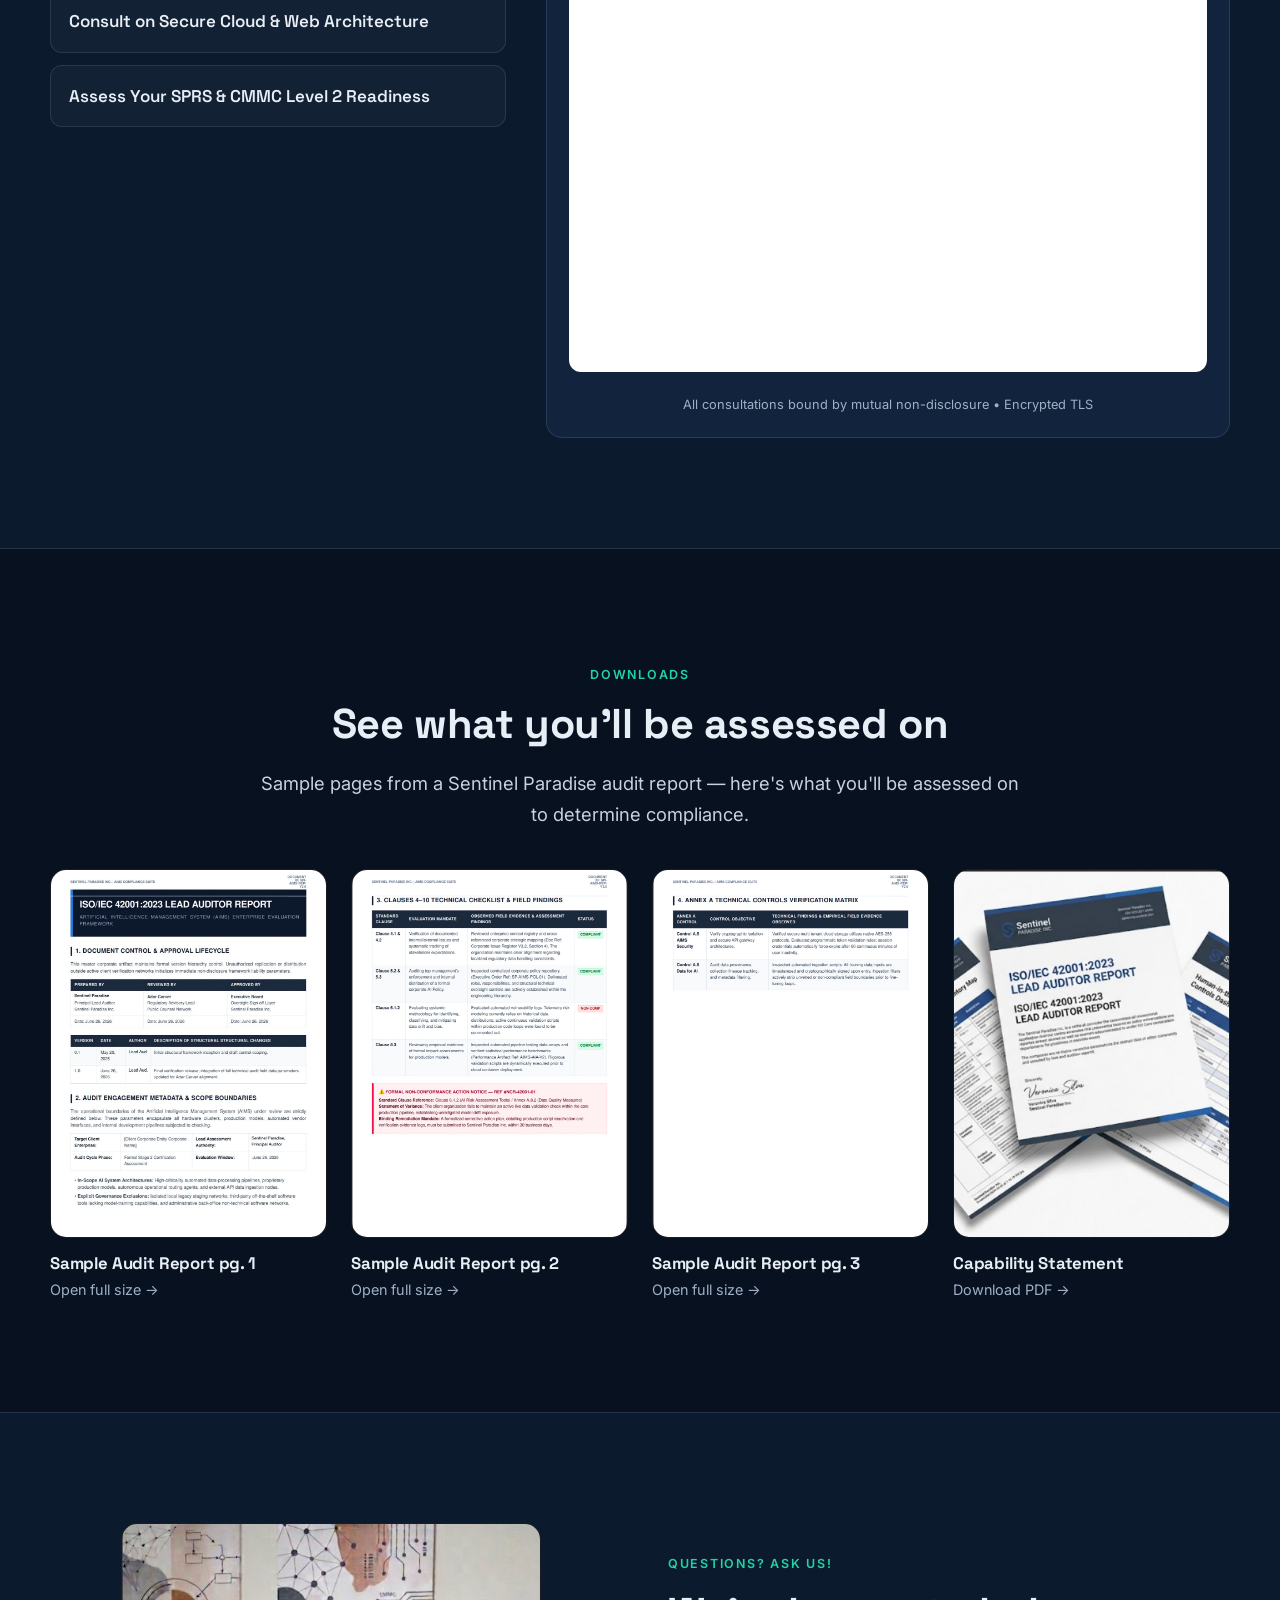
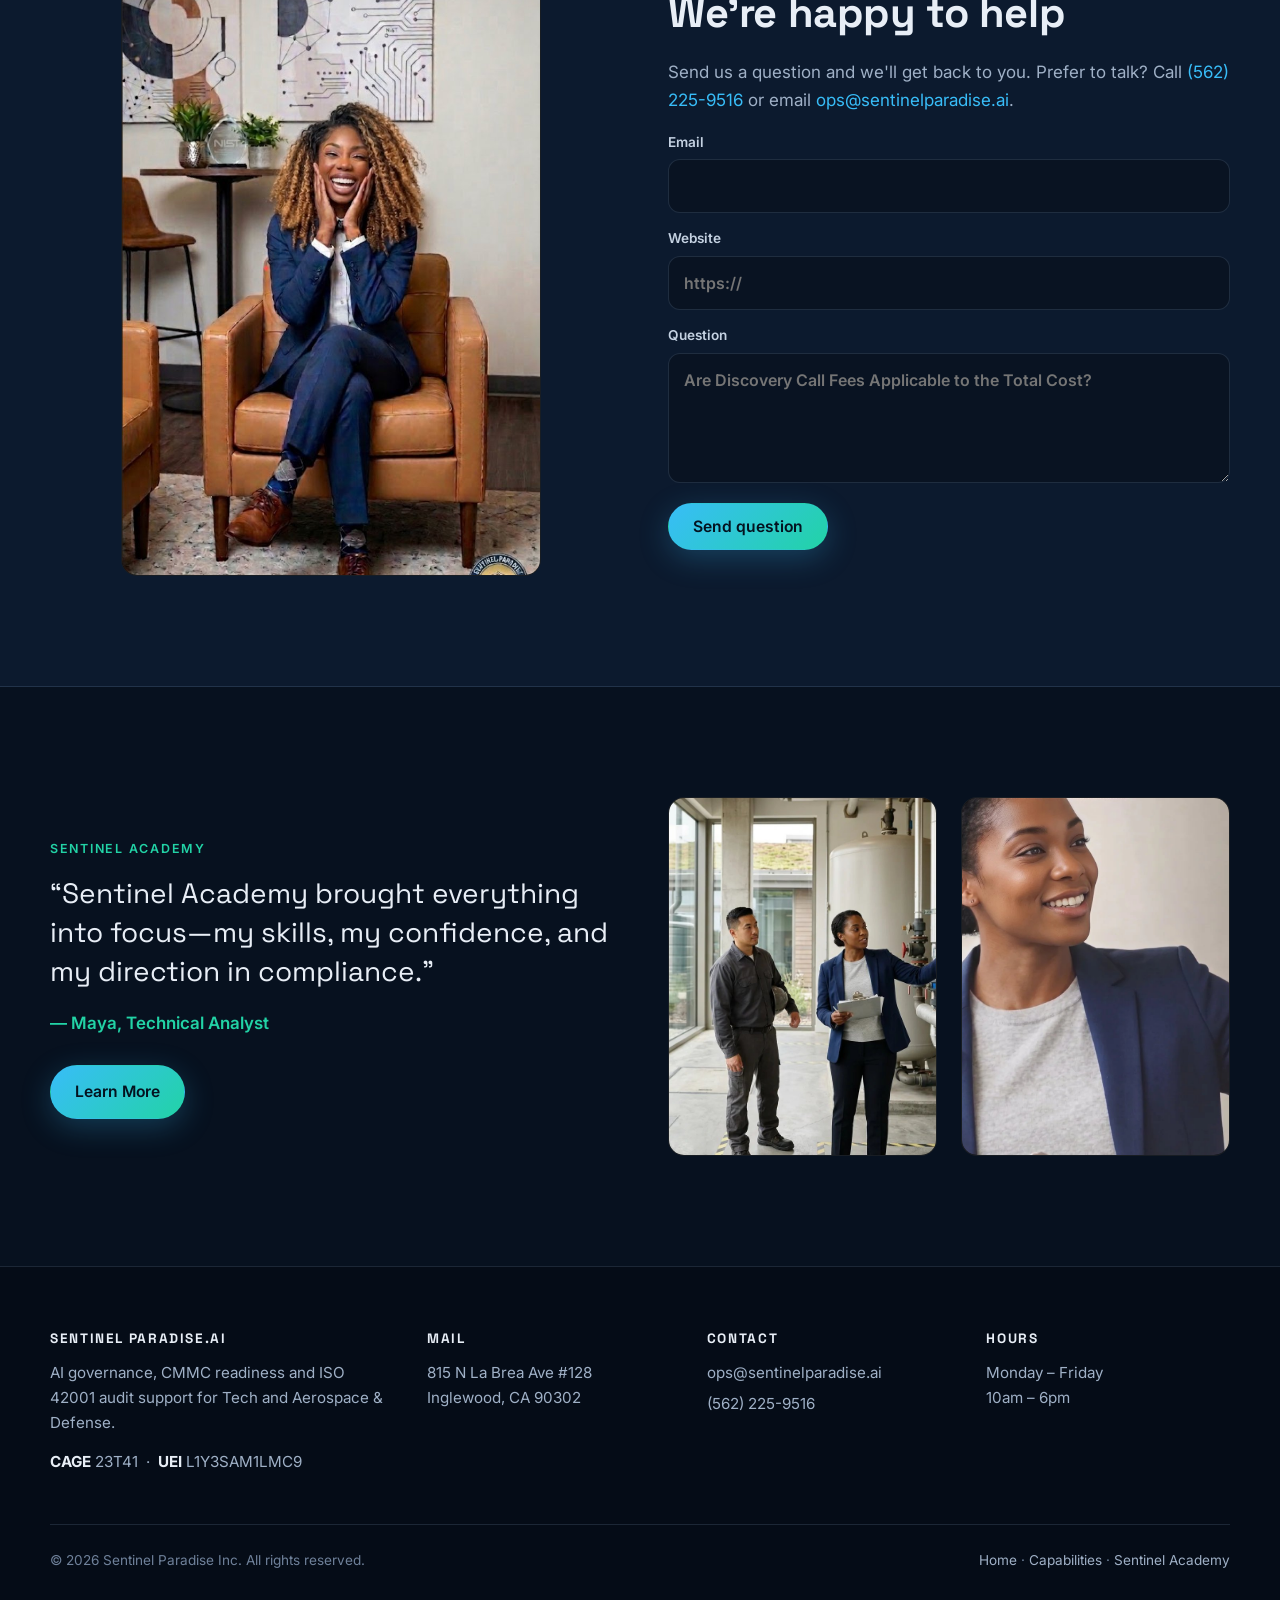
==== commit 7d4a76ee: "Footer: public mailing address 815 N La Brea Ave #128, Inglewood" ====
--- a/index.html
+++ b/index.html
@@ -229,8 +229,8 @@
         <p style="margin-top:14px"><b style="color:var(--text)">CAGE</b> 23T41 &nbsp;·&nbsp; <b style="color:var(--text)">UEI</b> L1Y3SAM1LMC9</p>
       </div>
       <div>
-        <h4>Visit</h4>
-        <p>Corridor of Innovation<br>Los Angeles, CA 90015</p>
+        <h4>Mail</h4>
+        <p>815 N La Brea Ave #128<br>Inglewood, CA 90302</p>
       </div>
       <div>
         <h4>Contact</h4>
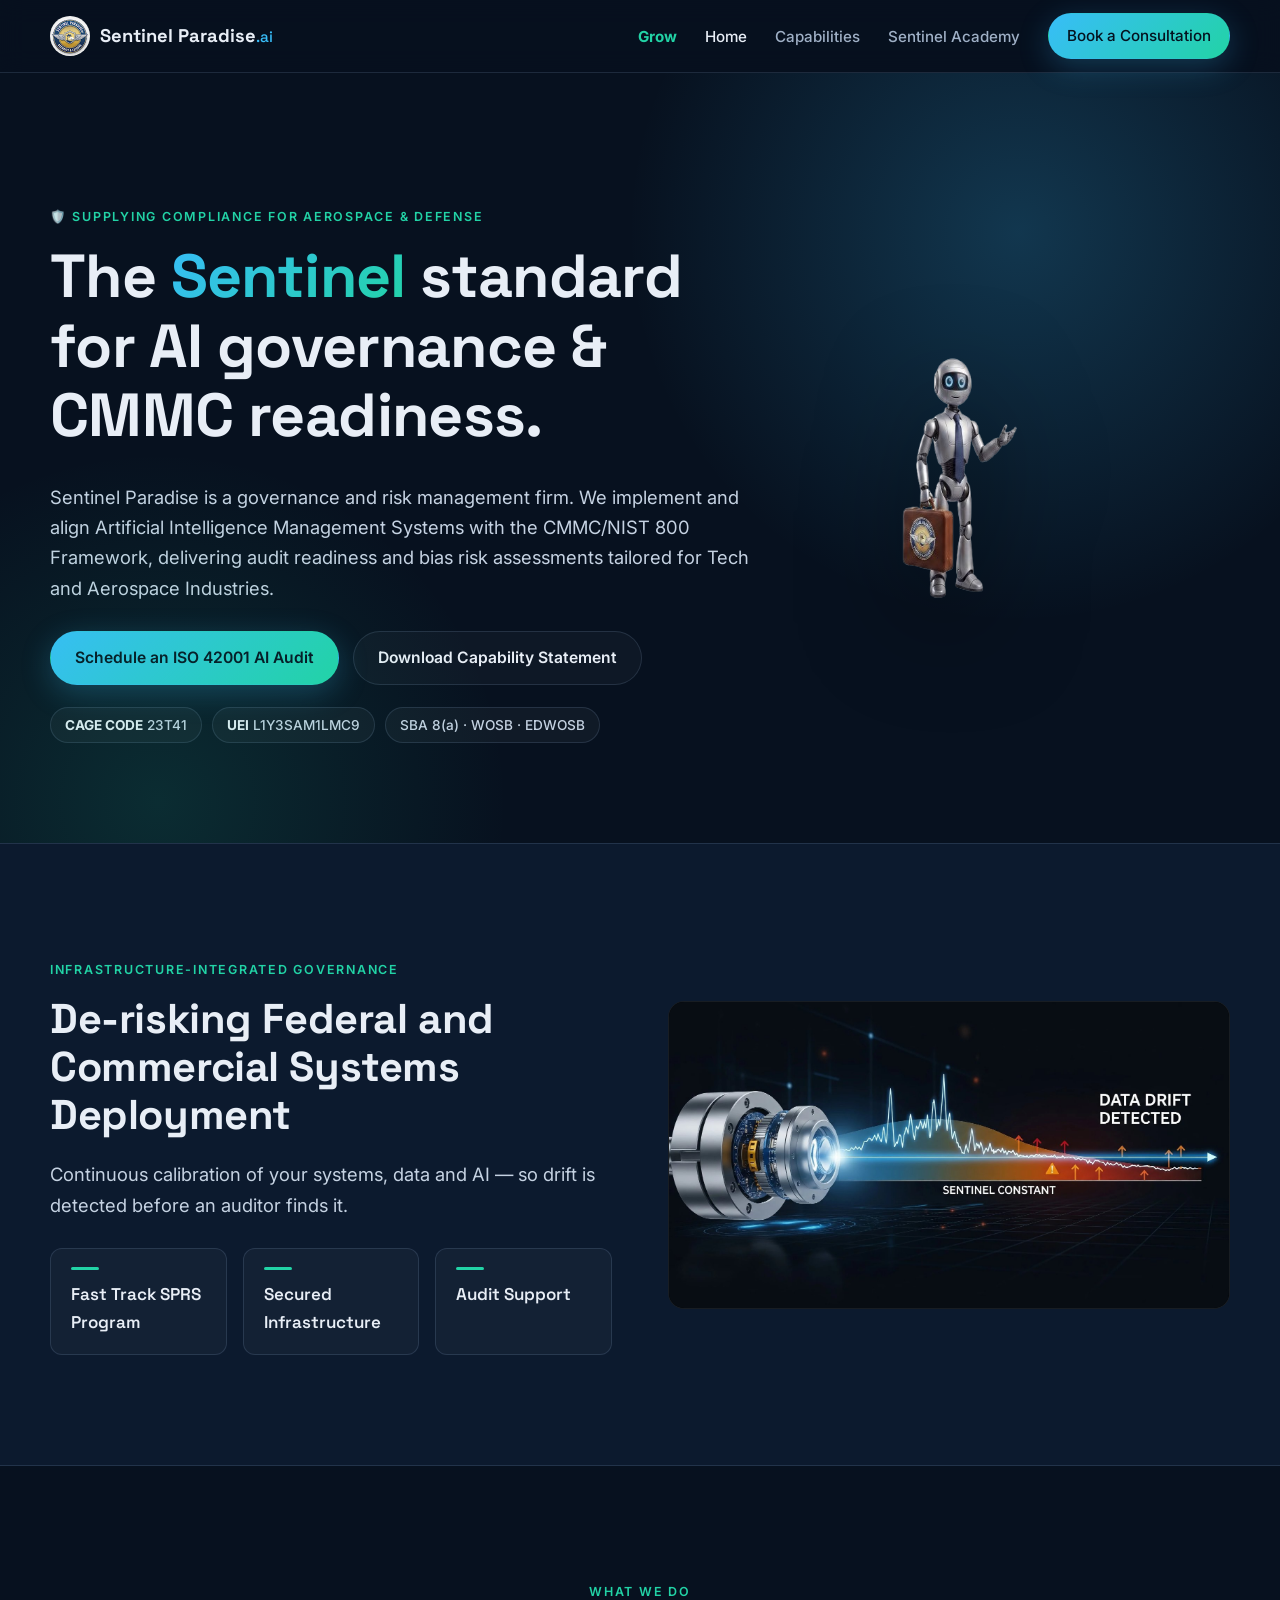
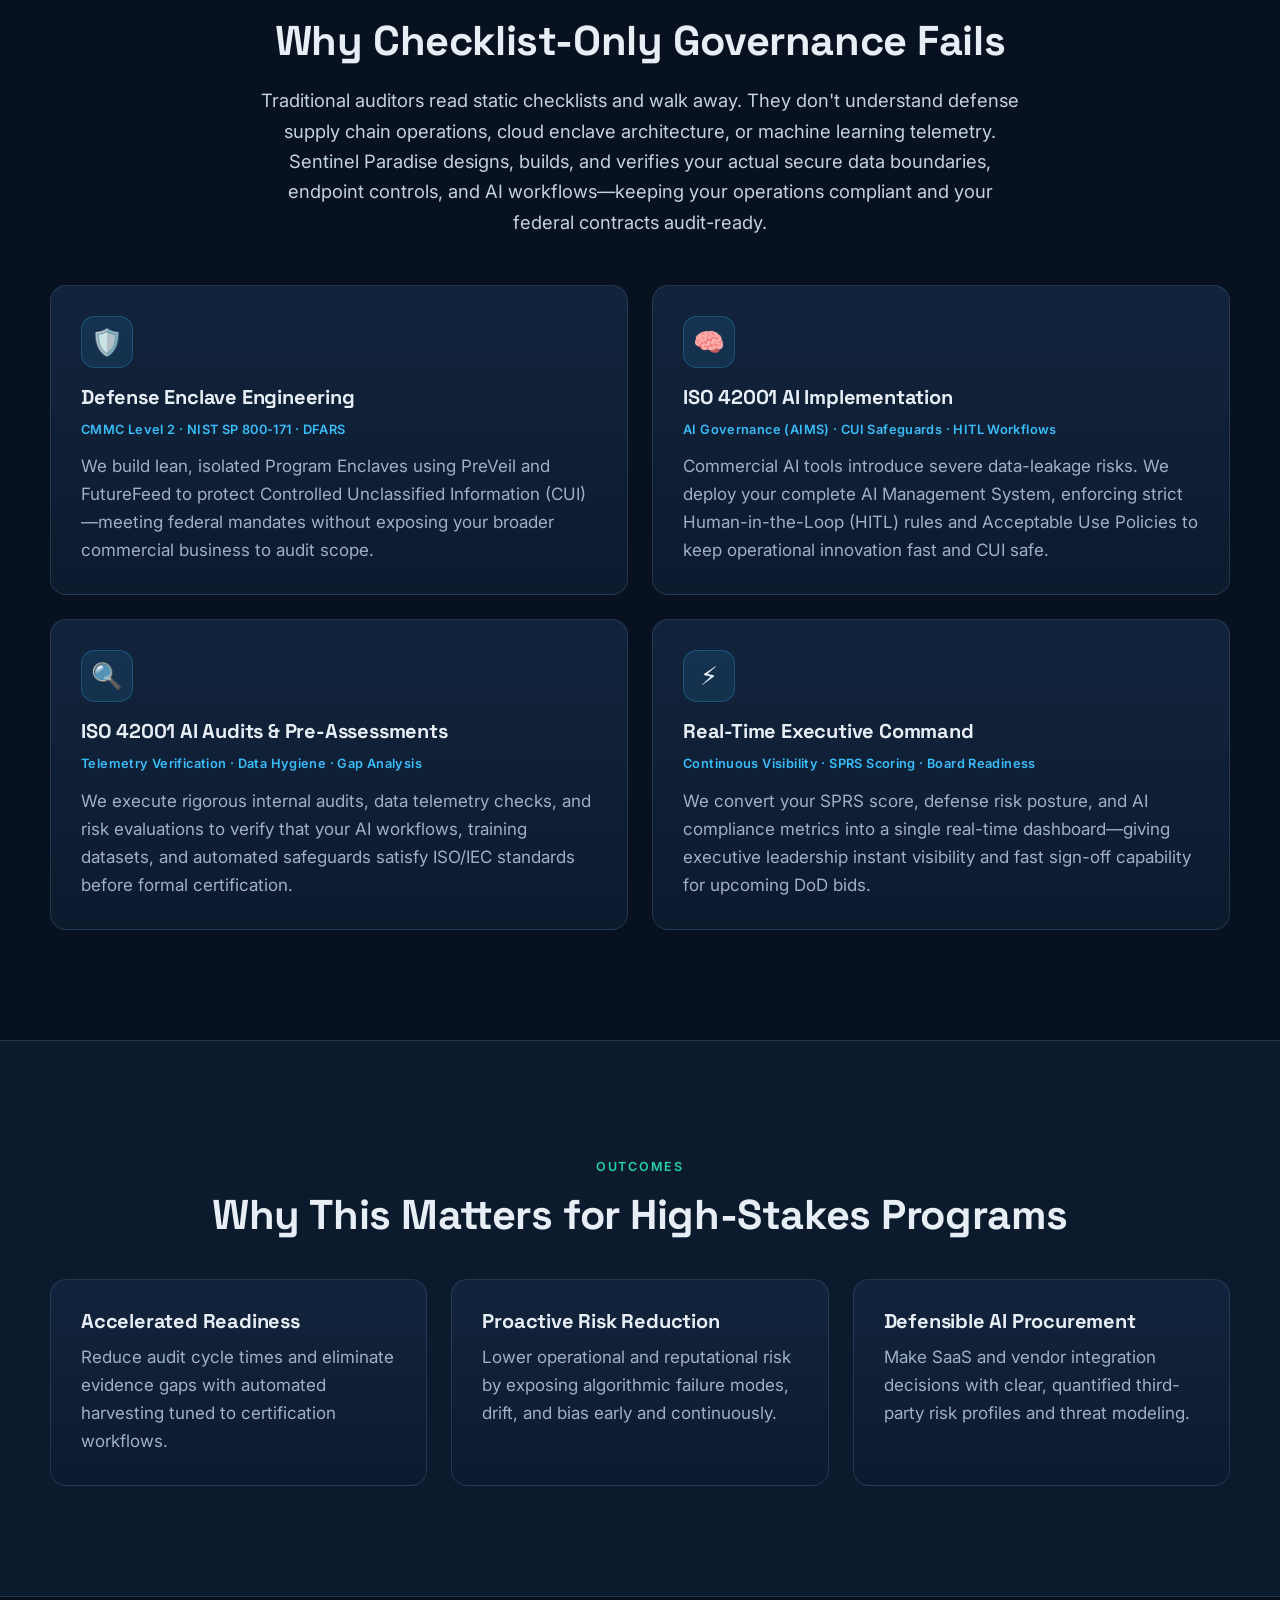
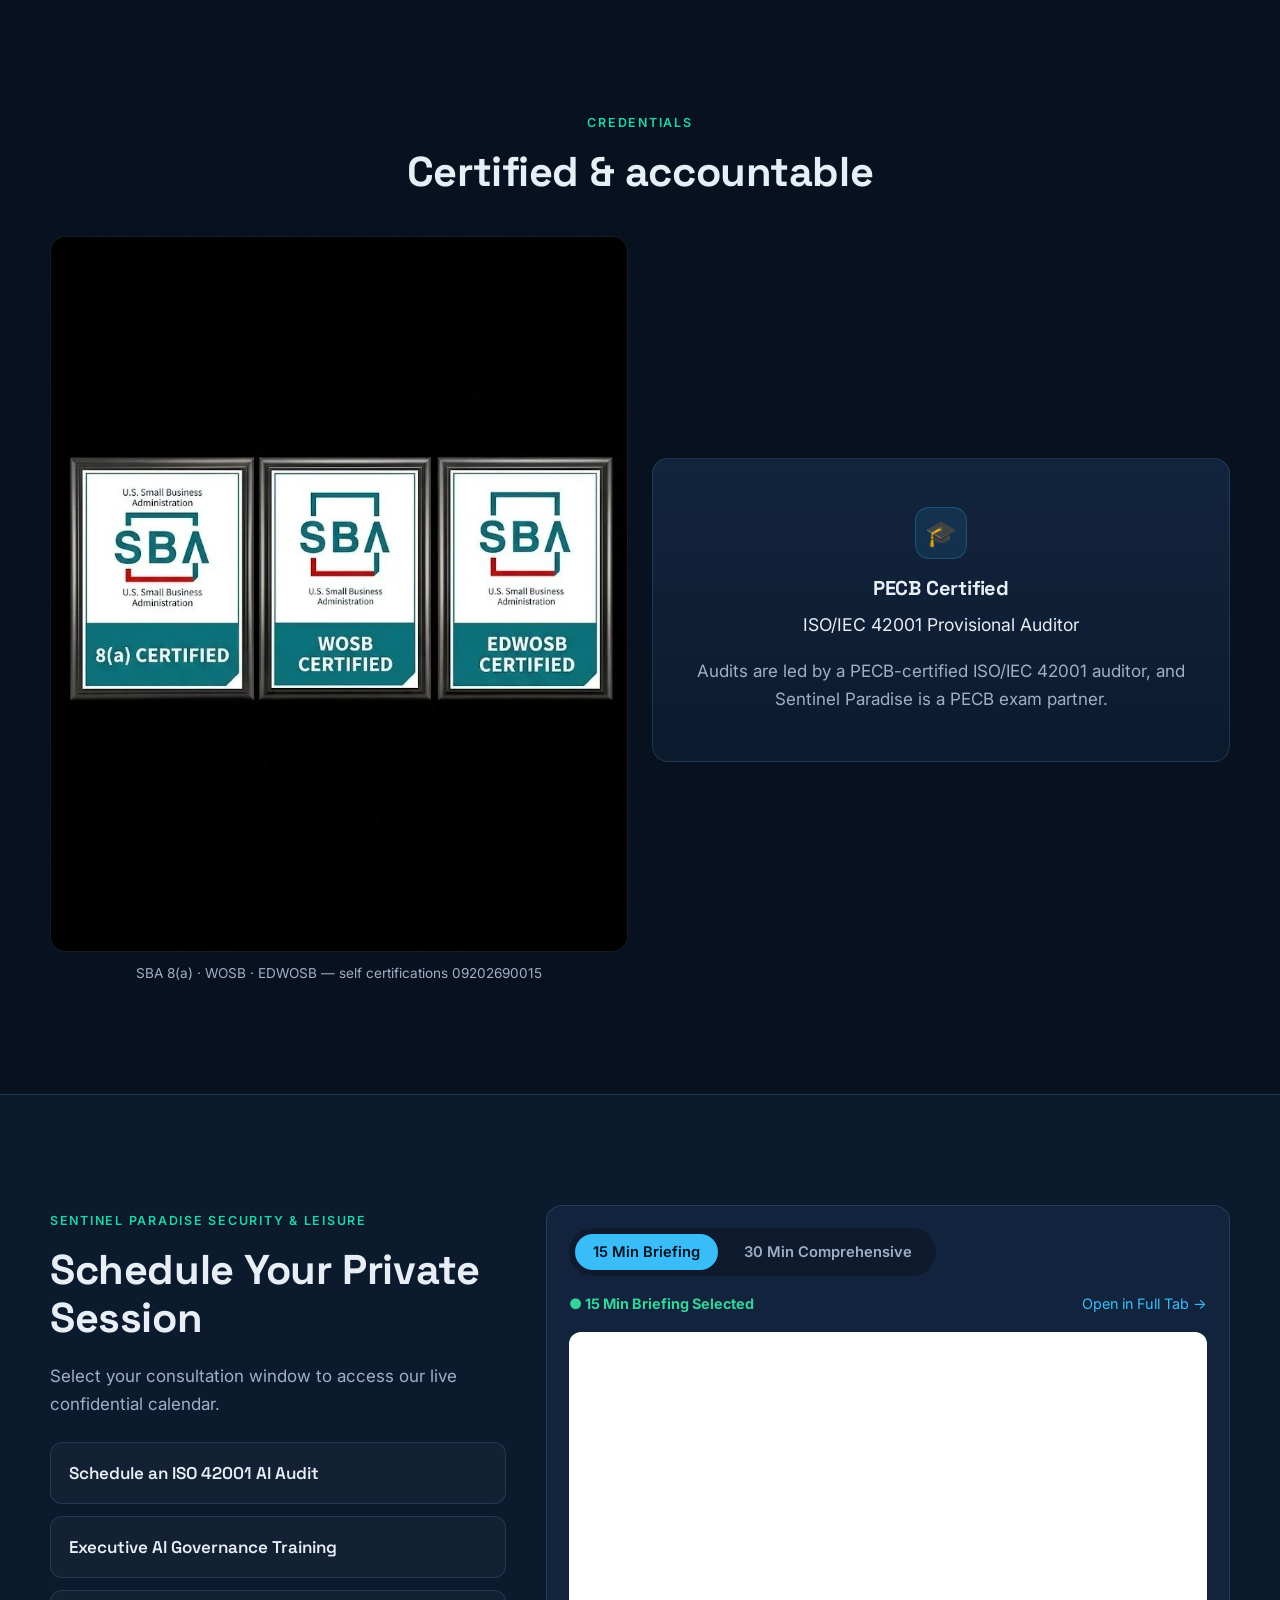
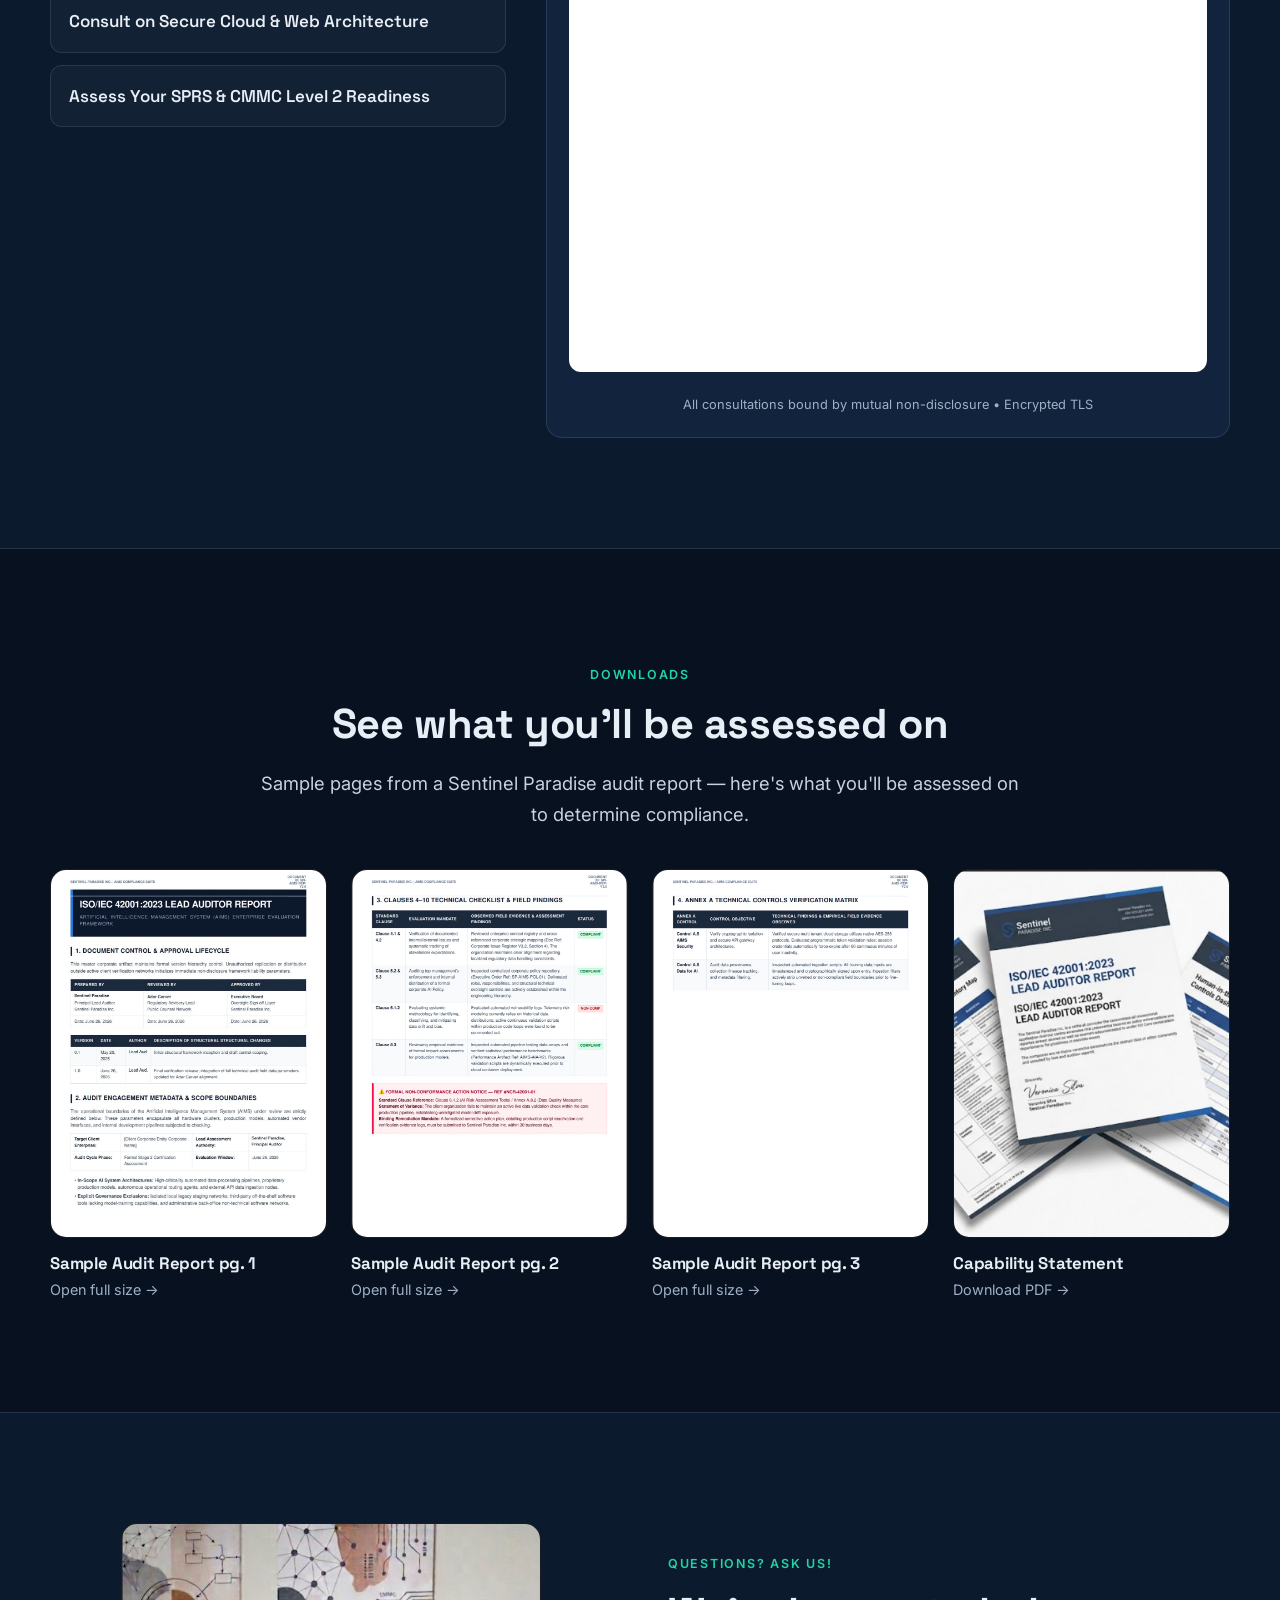
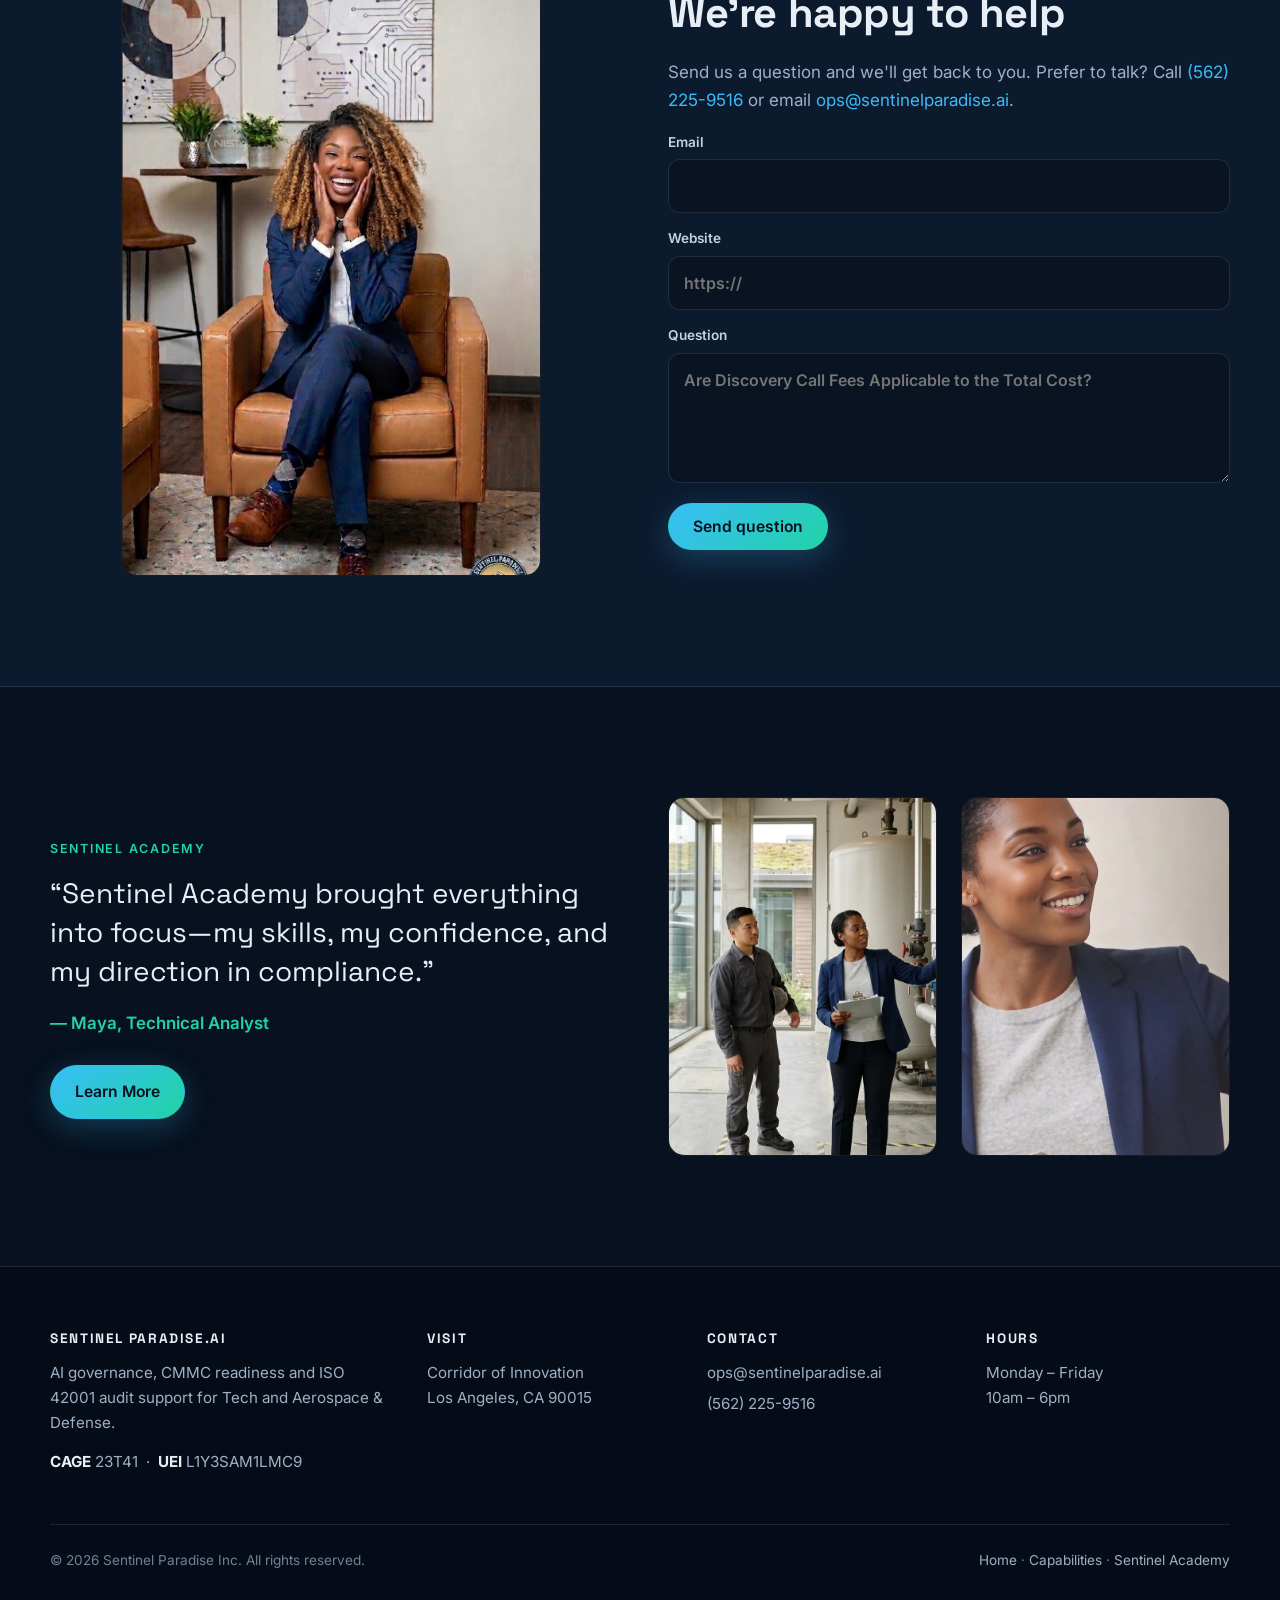
==== commit 8672e178: "Restore footer: Corridor of Innovation" ====
--- a/index.html
+++ b/index.html
@@ -229,8 +229,8 @@
         <p style="margin-top:14px"><b style="color:var(--text)">CAGE</b> 23T41 &nbsp;·&nbsp; <b style="color:var(--text)">UEI</b> L1Y3SAM1LMC9</p>
       </div>
       <div>
-        <h4>Mail</h4>
-        <p>815 N La Brea Ave #128<br>Inglewood, CA 90302</p>
+        <h4>Visit</h4>
+        <p>Corridor of Innovation<br>Los Angeles, CA 90015</p>
       </div>
       <div>
         <h4>Contact</h4>
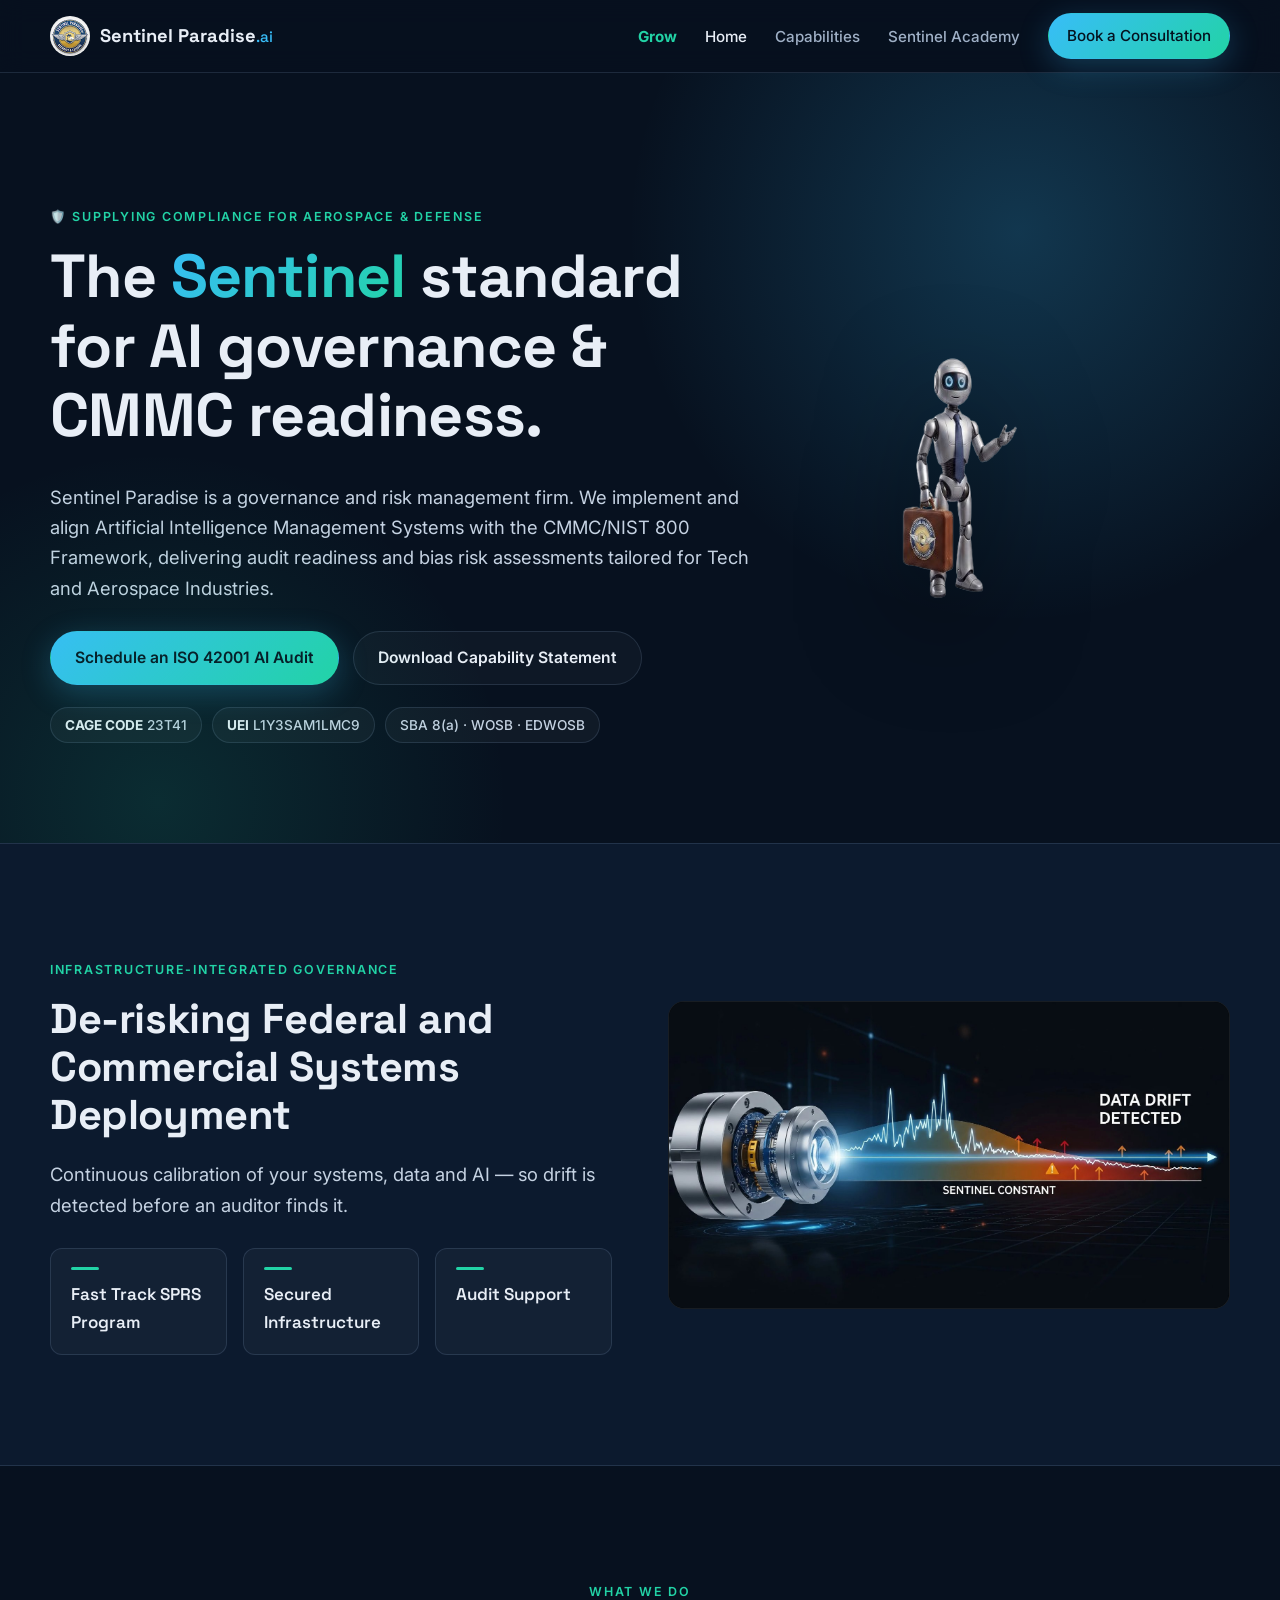
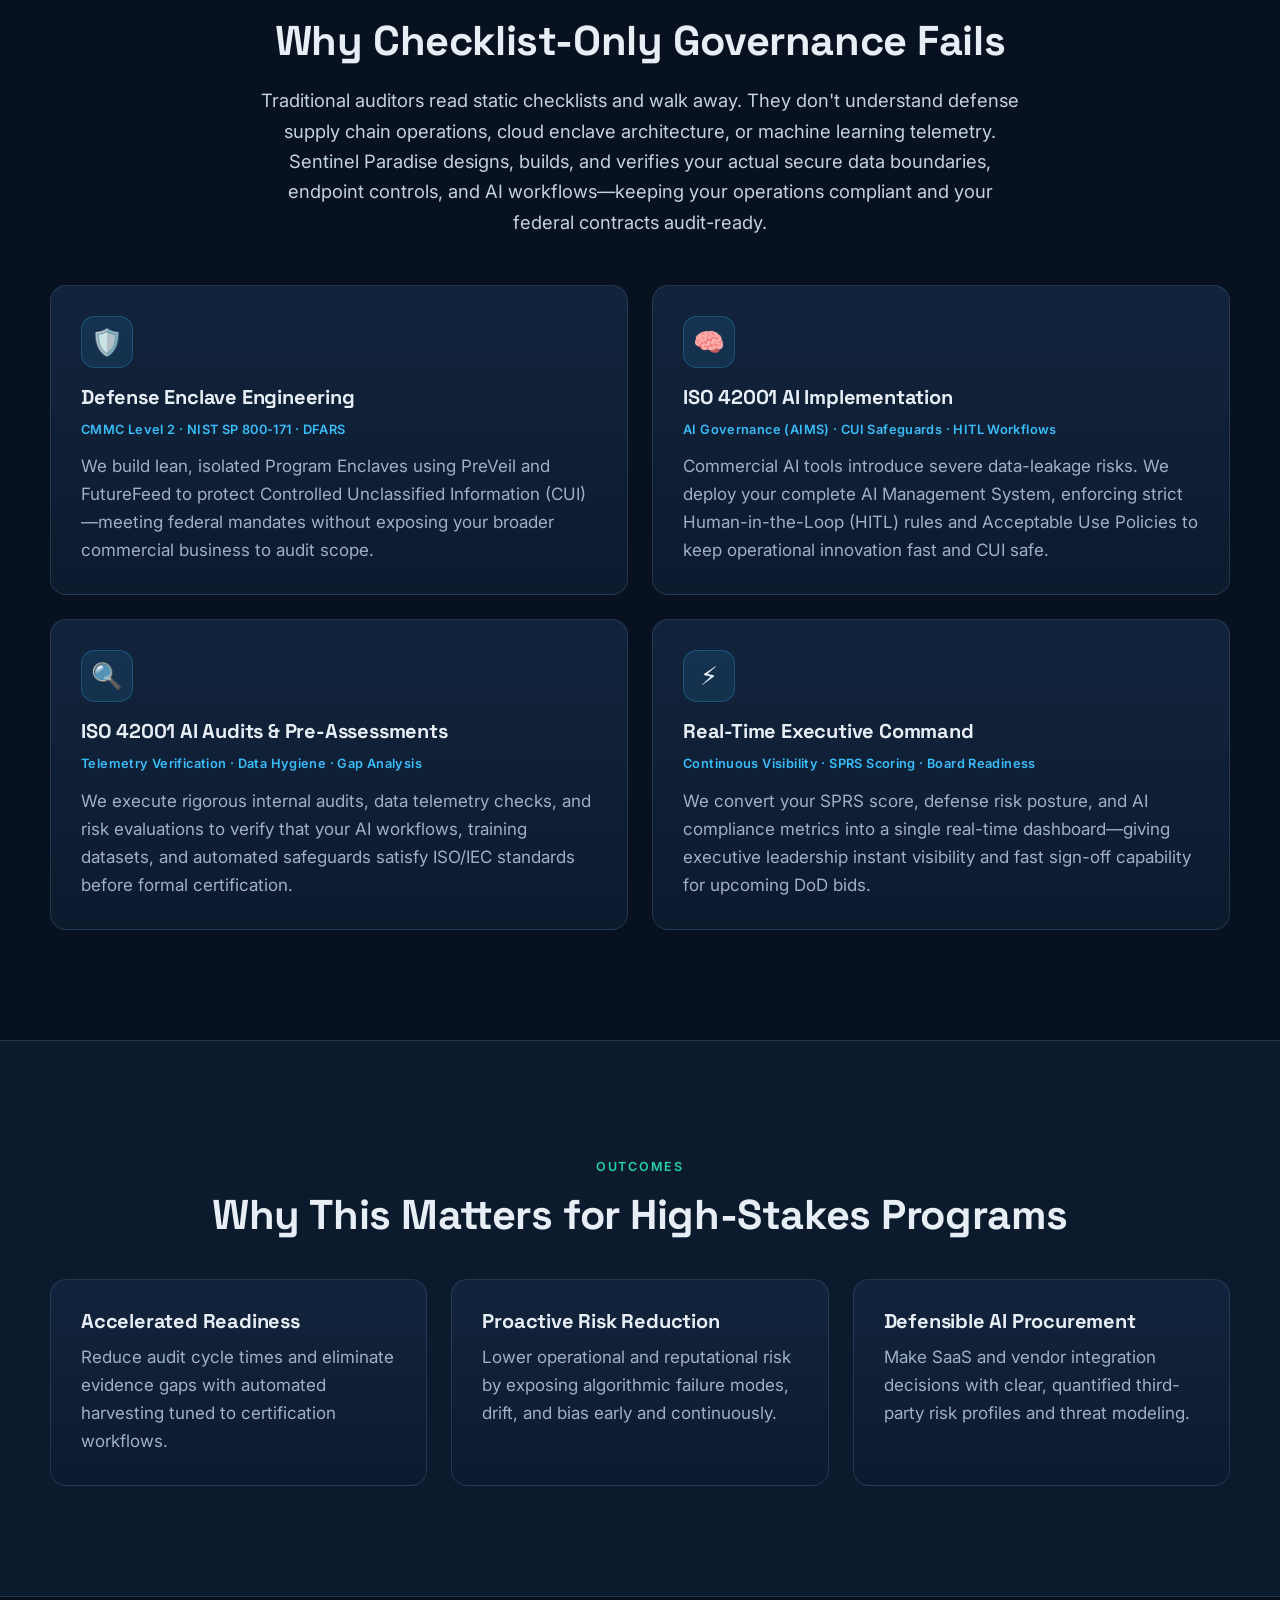
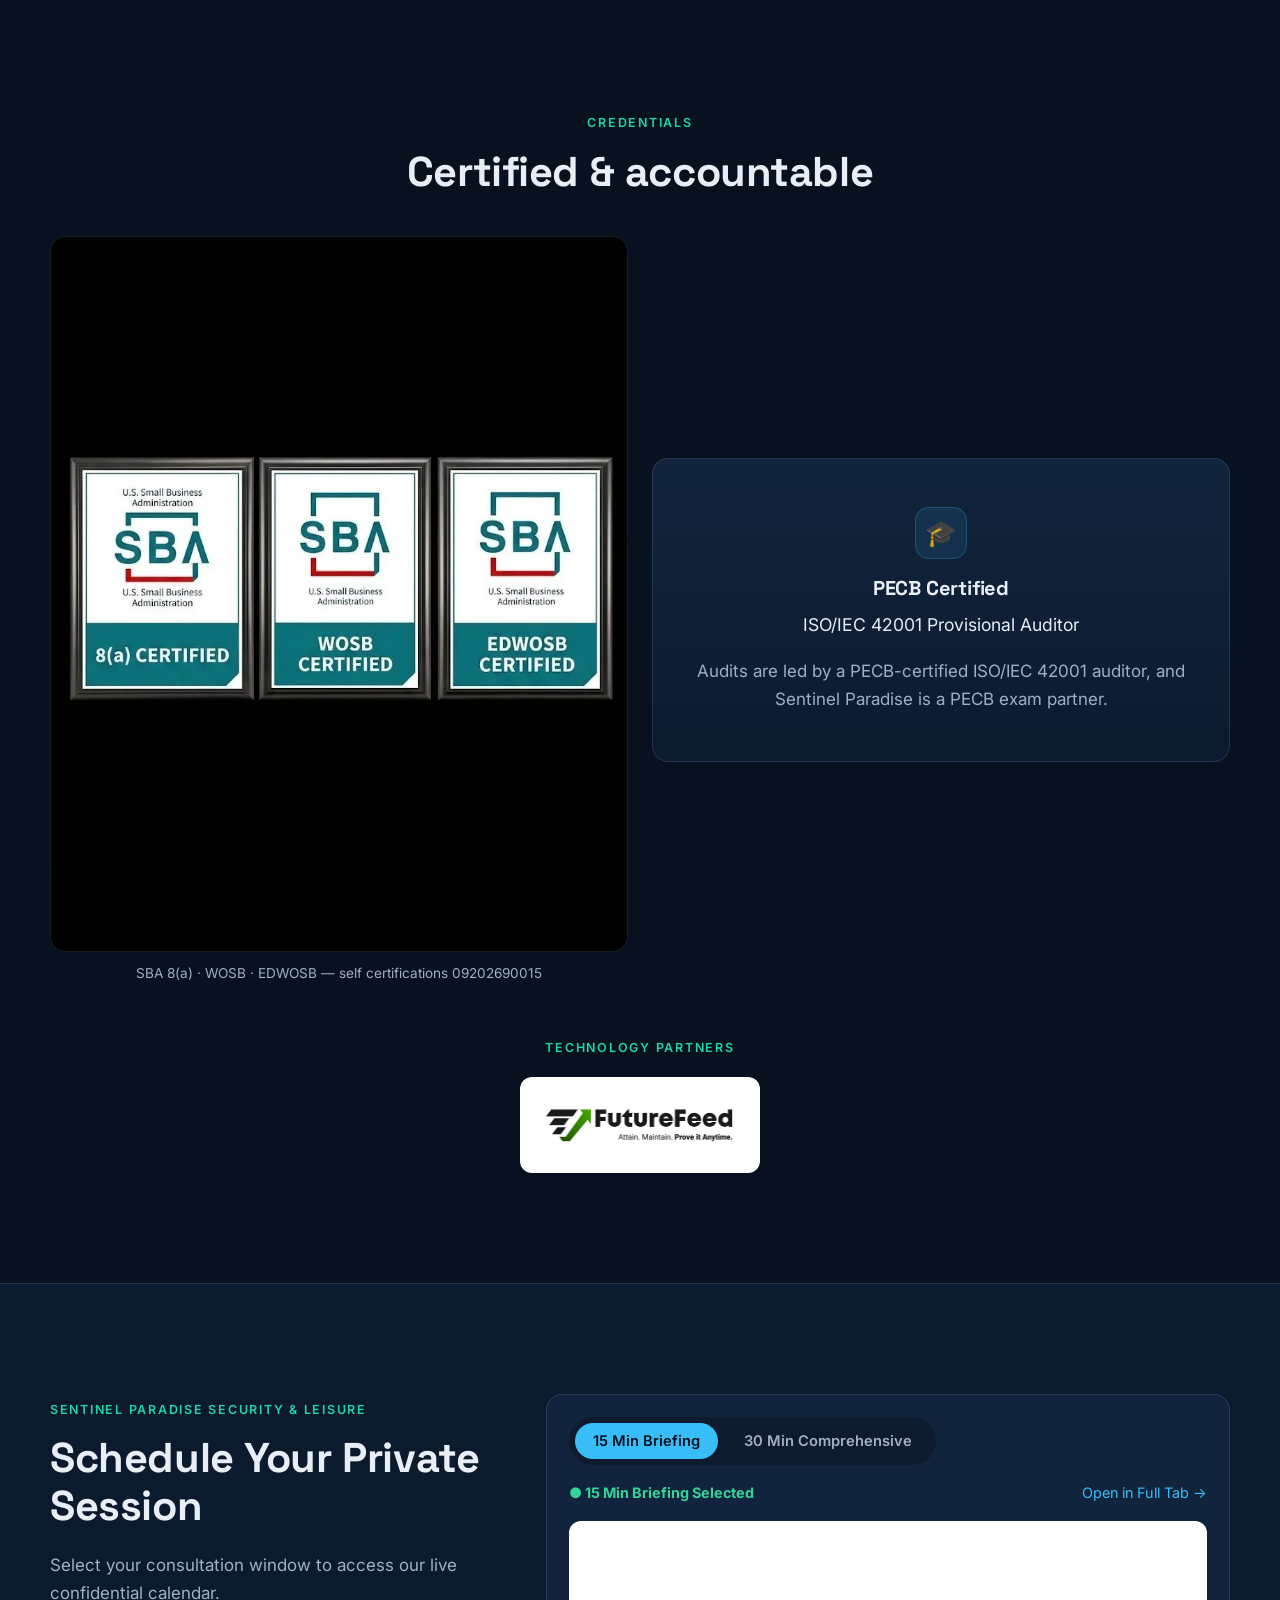
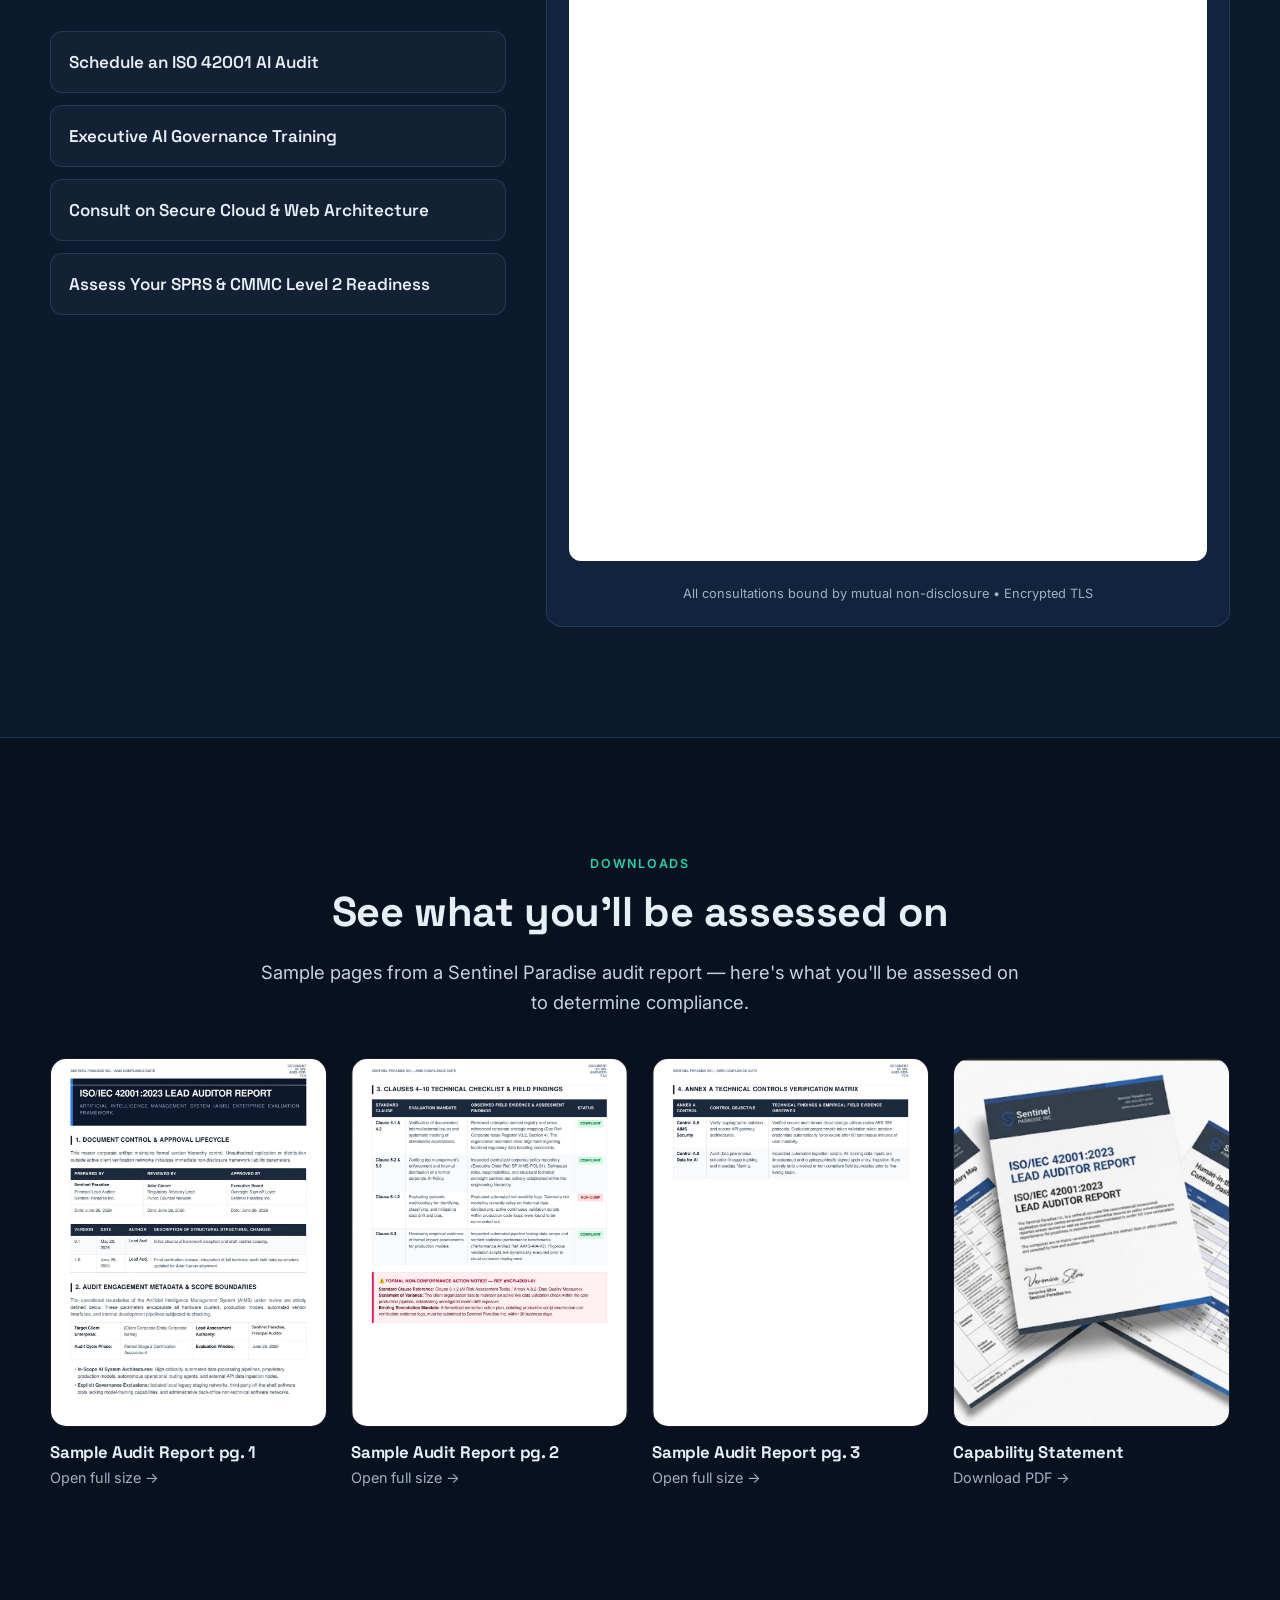
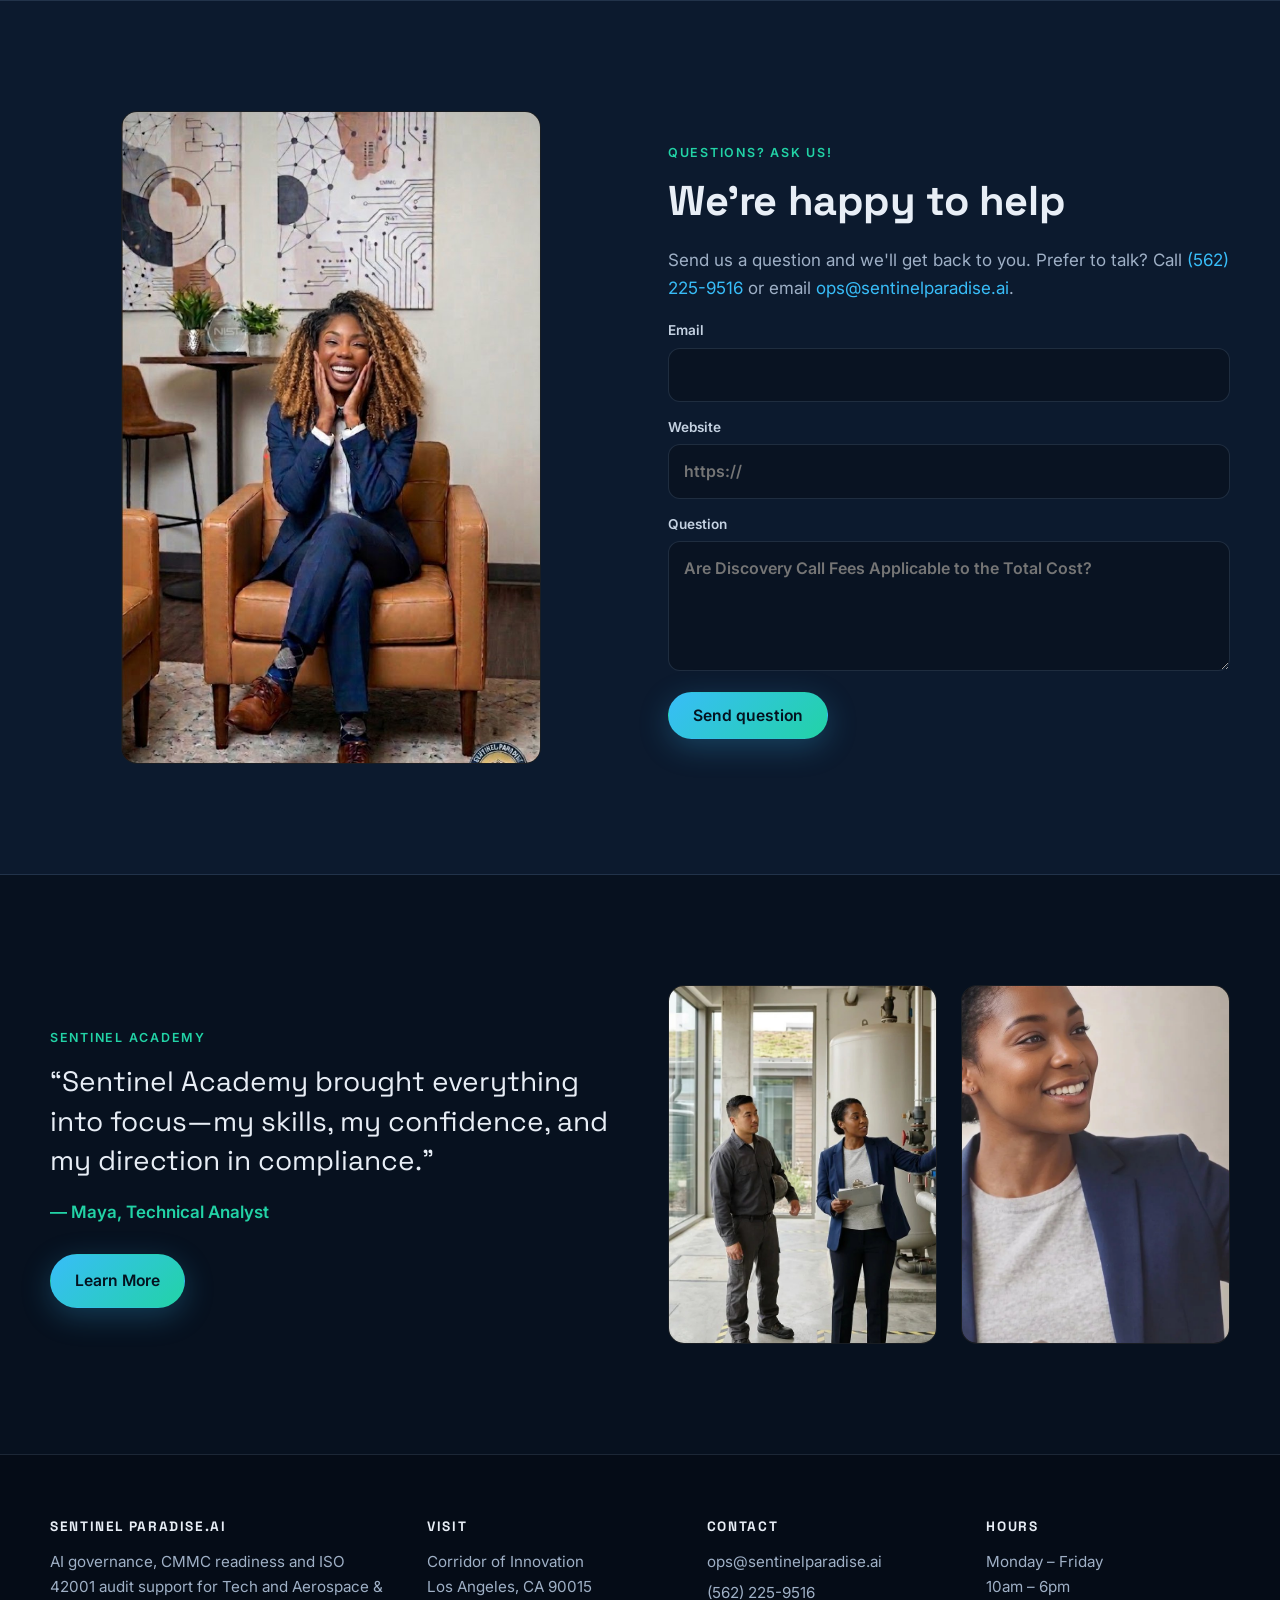
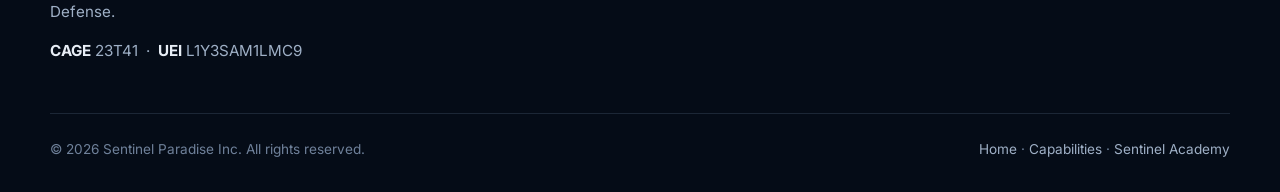
==== commit ee7ba537: "Add Technology partners strip (FutureFeed)" ====
--- a/index.html
+++ b/index.html
@@ -141,6 +141,14 @@
         </div>
       </figure>
     </div>
+    <div class="partners reveal" style="margin-top:48px;text-align:center">
+      <p class="eyebrow" style="margin-bottom:18px">Technology partners</p>
+      <div style="display:flex;flex-wrap:wrap;justify-content:center;gap:18px">
+        <a href="https://futurefeed.co" target="_blank" rel="noopener" title="FutureFeed — CMMC compliance platform" style="display:flex;align-items:center;justify-content:center;background:#fff;border-radius:12px;padding:14px 22px;width:240px;height:96px">
+          <img src="images/partner-futurefeed.png" alt="FutureFeed, CMMC and NIST SP 800-171 compliance platform partner" width="200" height="67" loading="lazy" style="max-height:68px;width:auto">
+        </a>
+      </div>
+    </div>
   </div>
 </section>
 
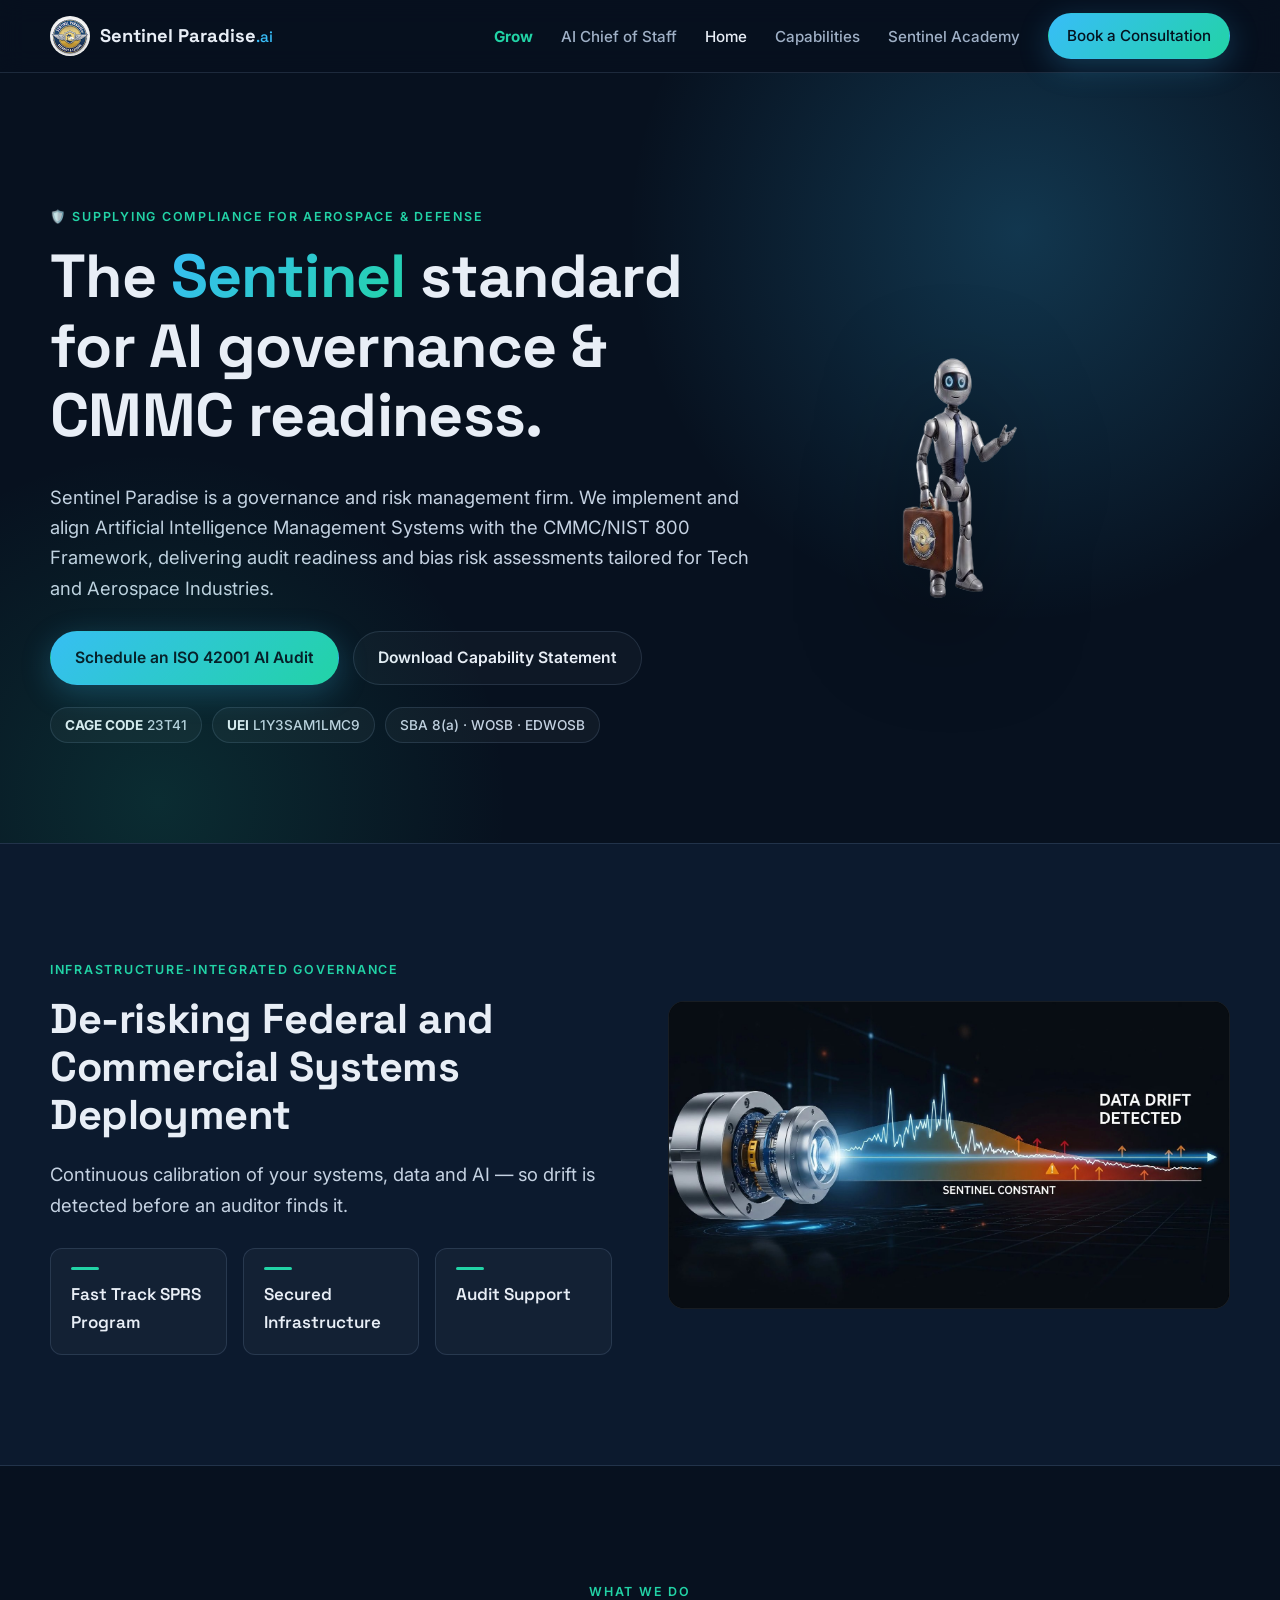
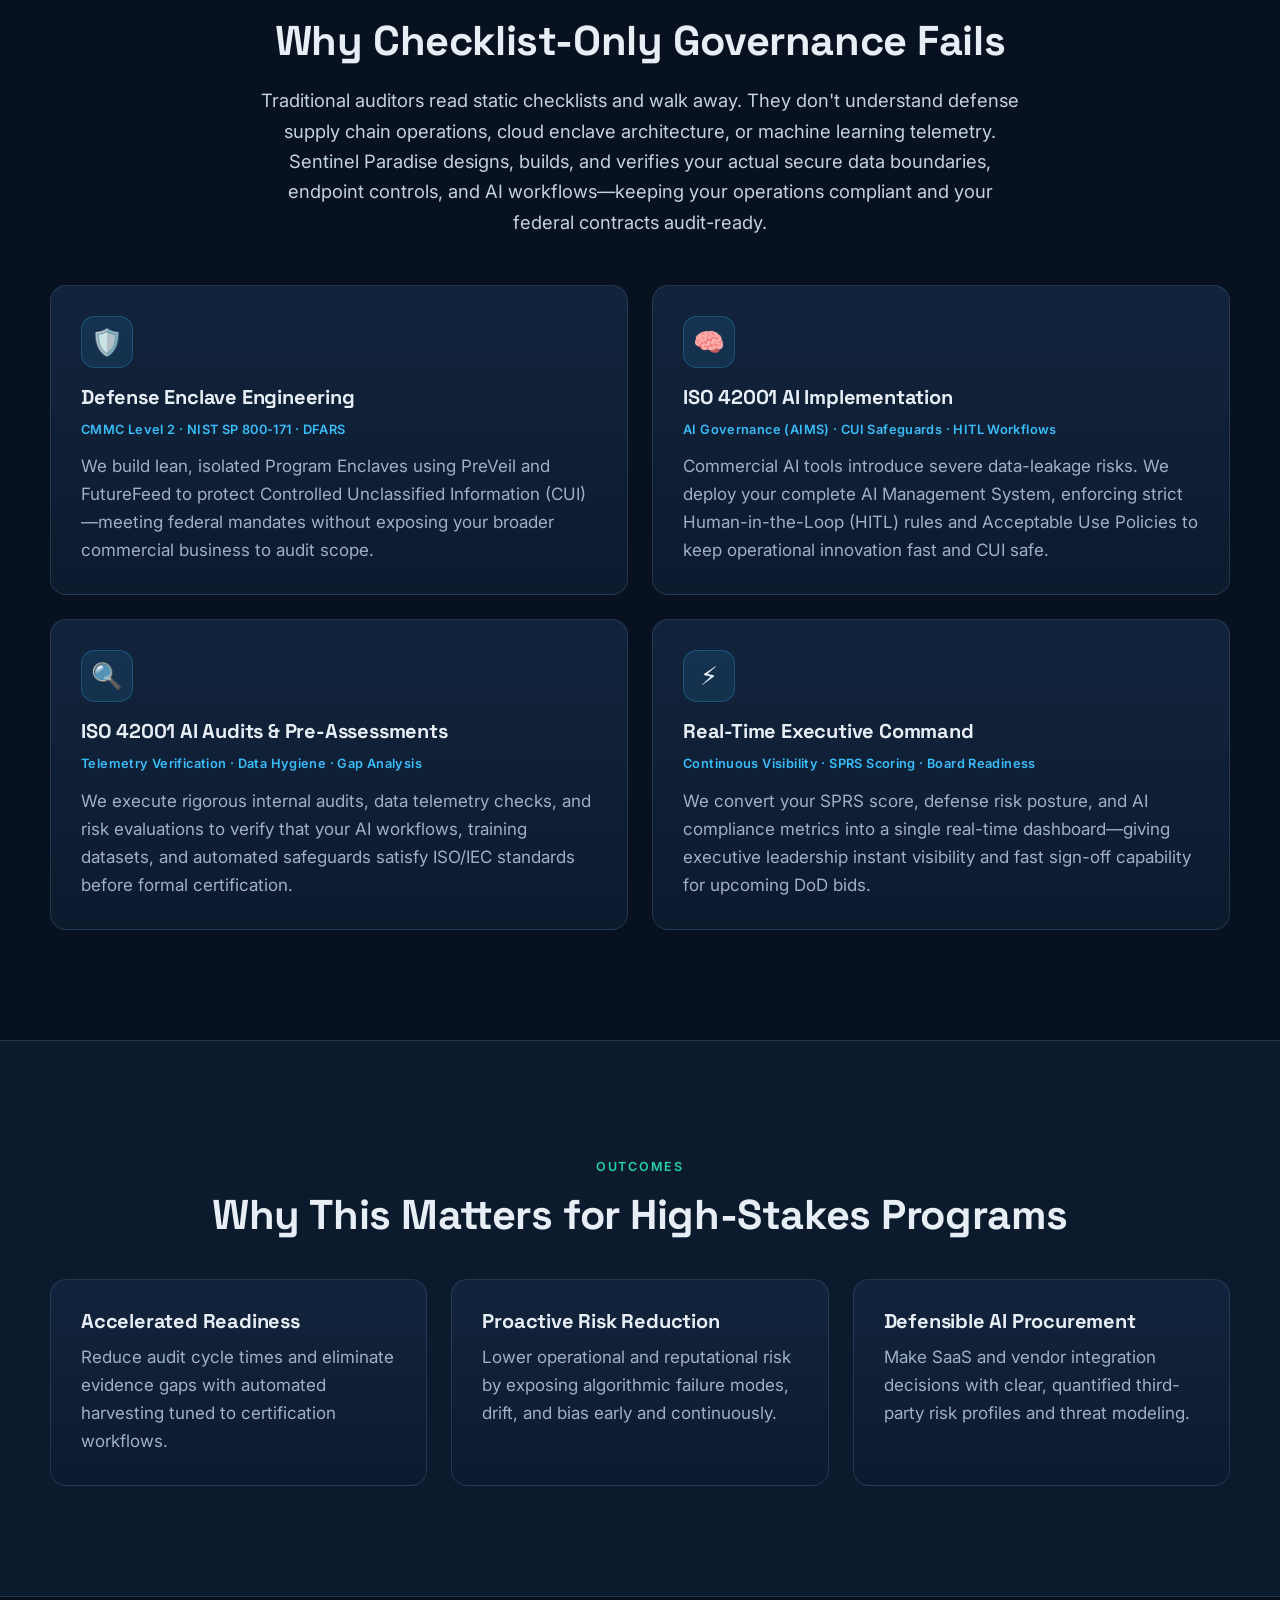
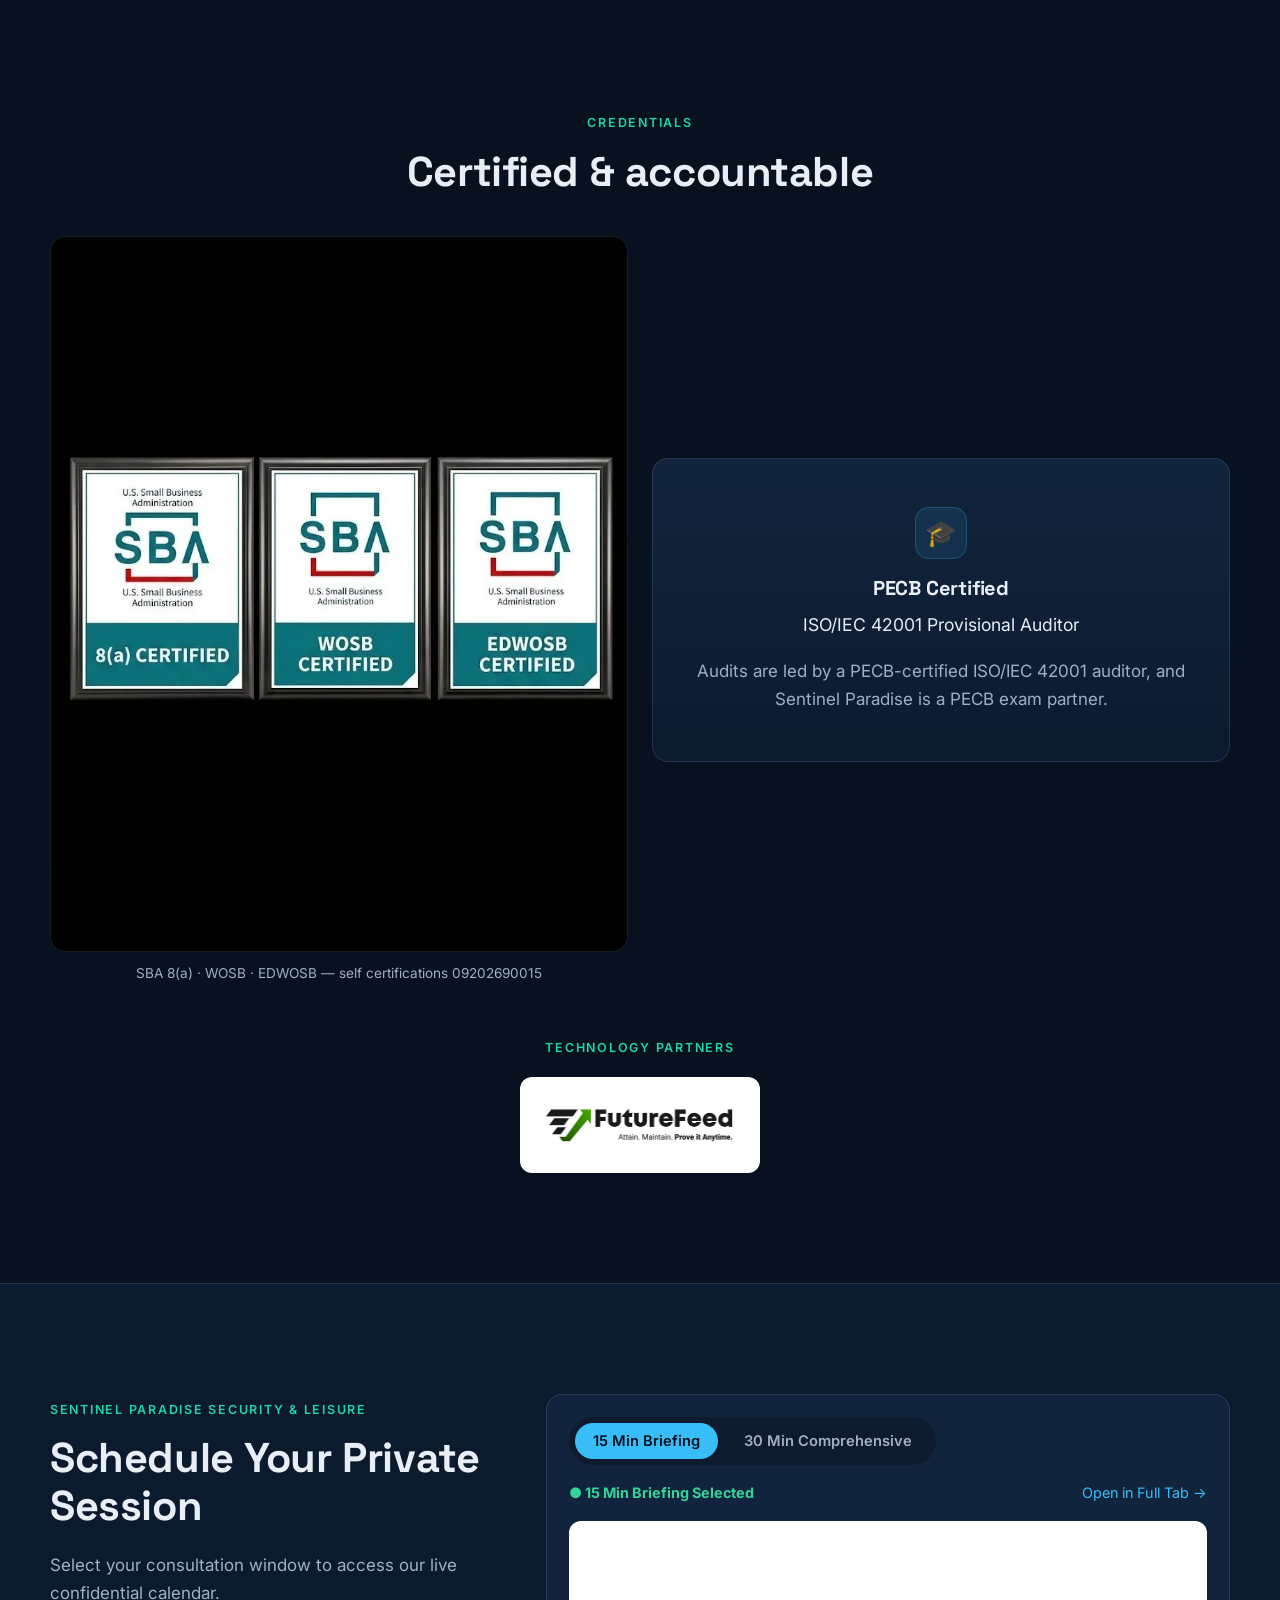
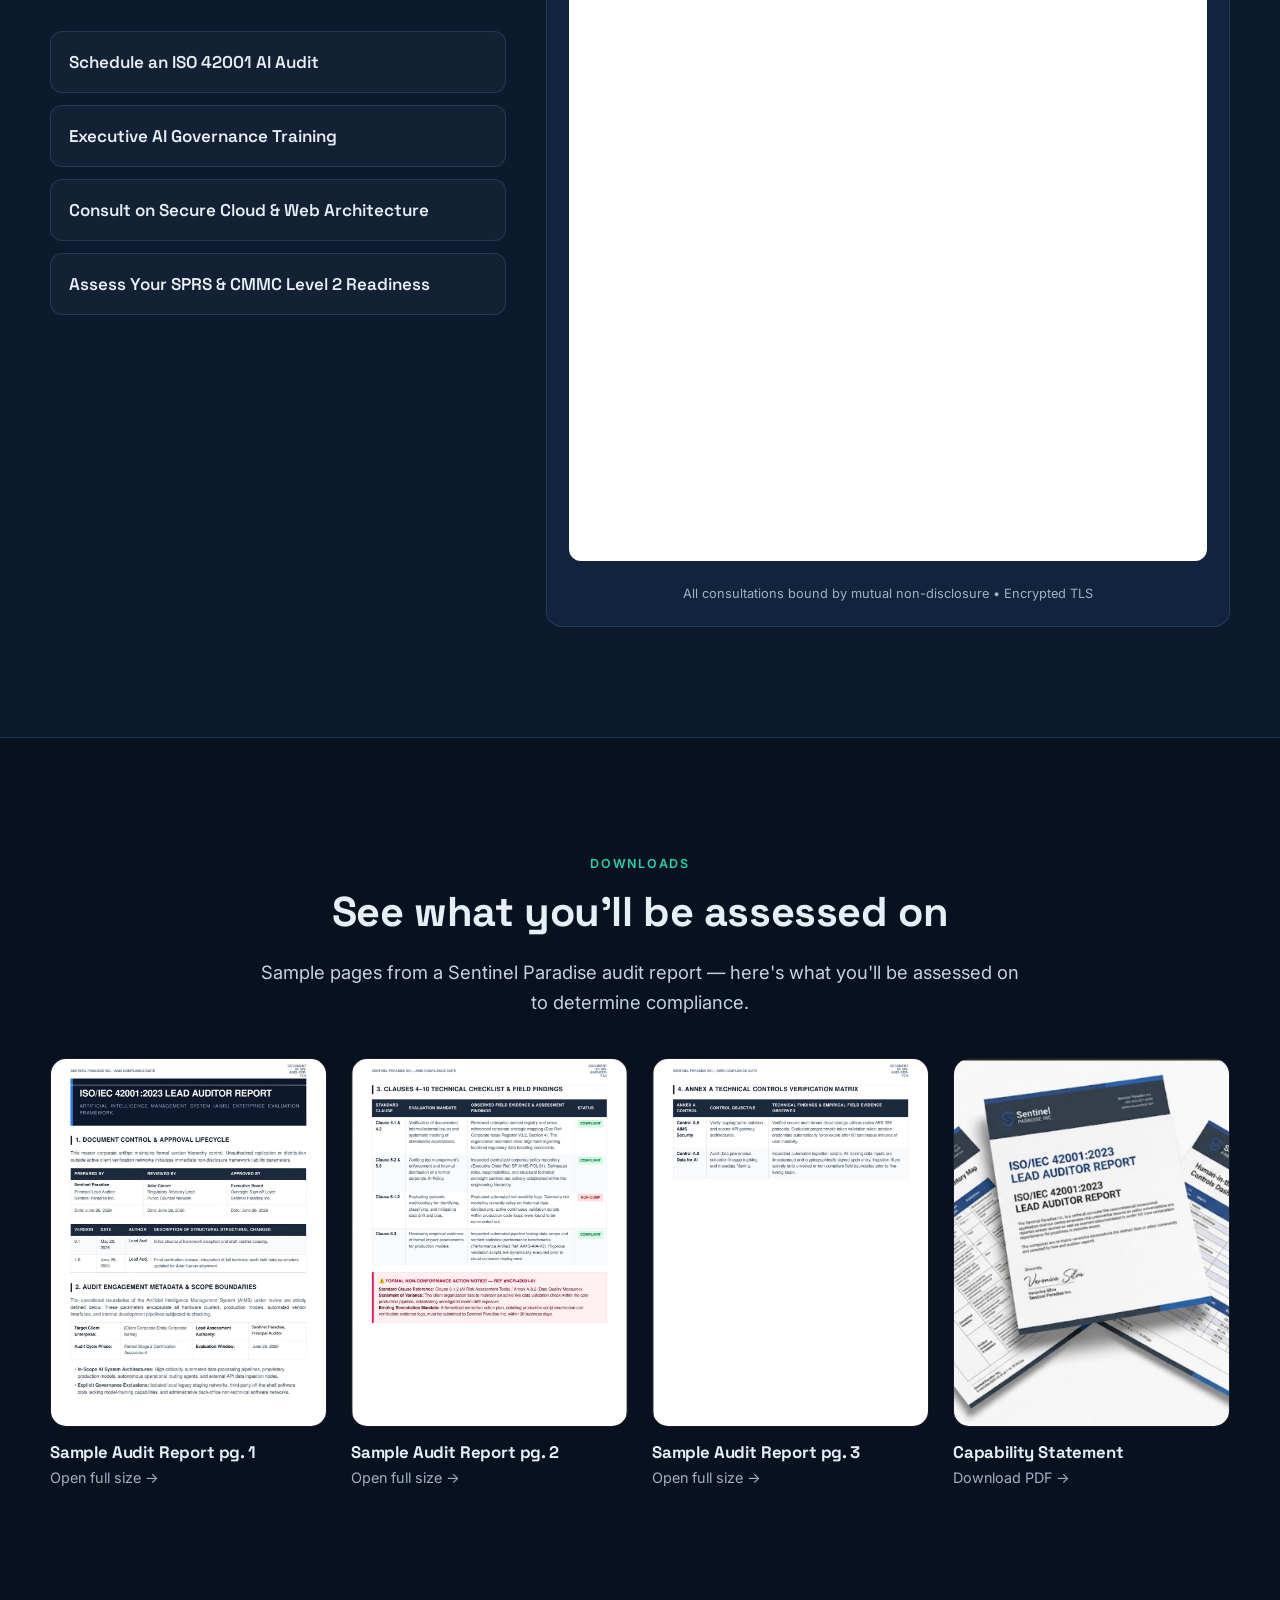
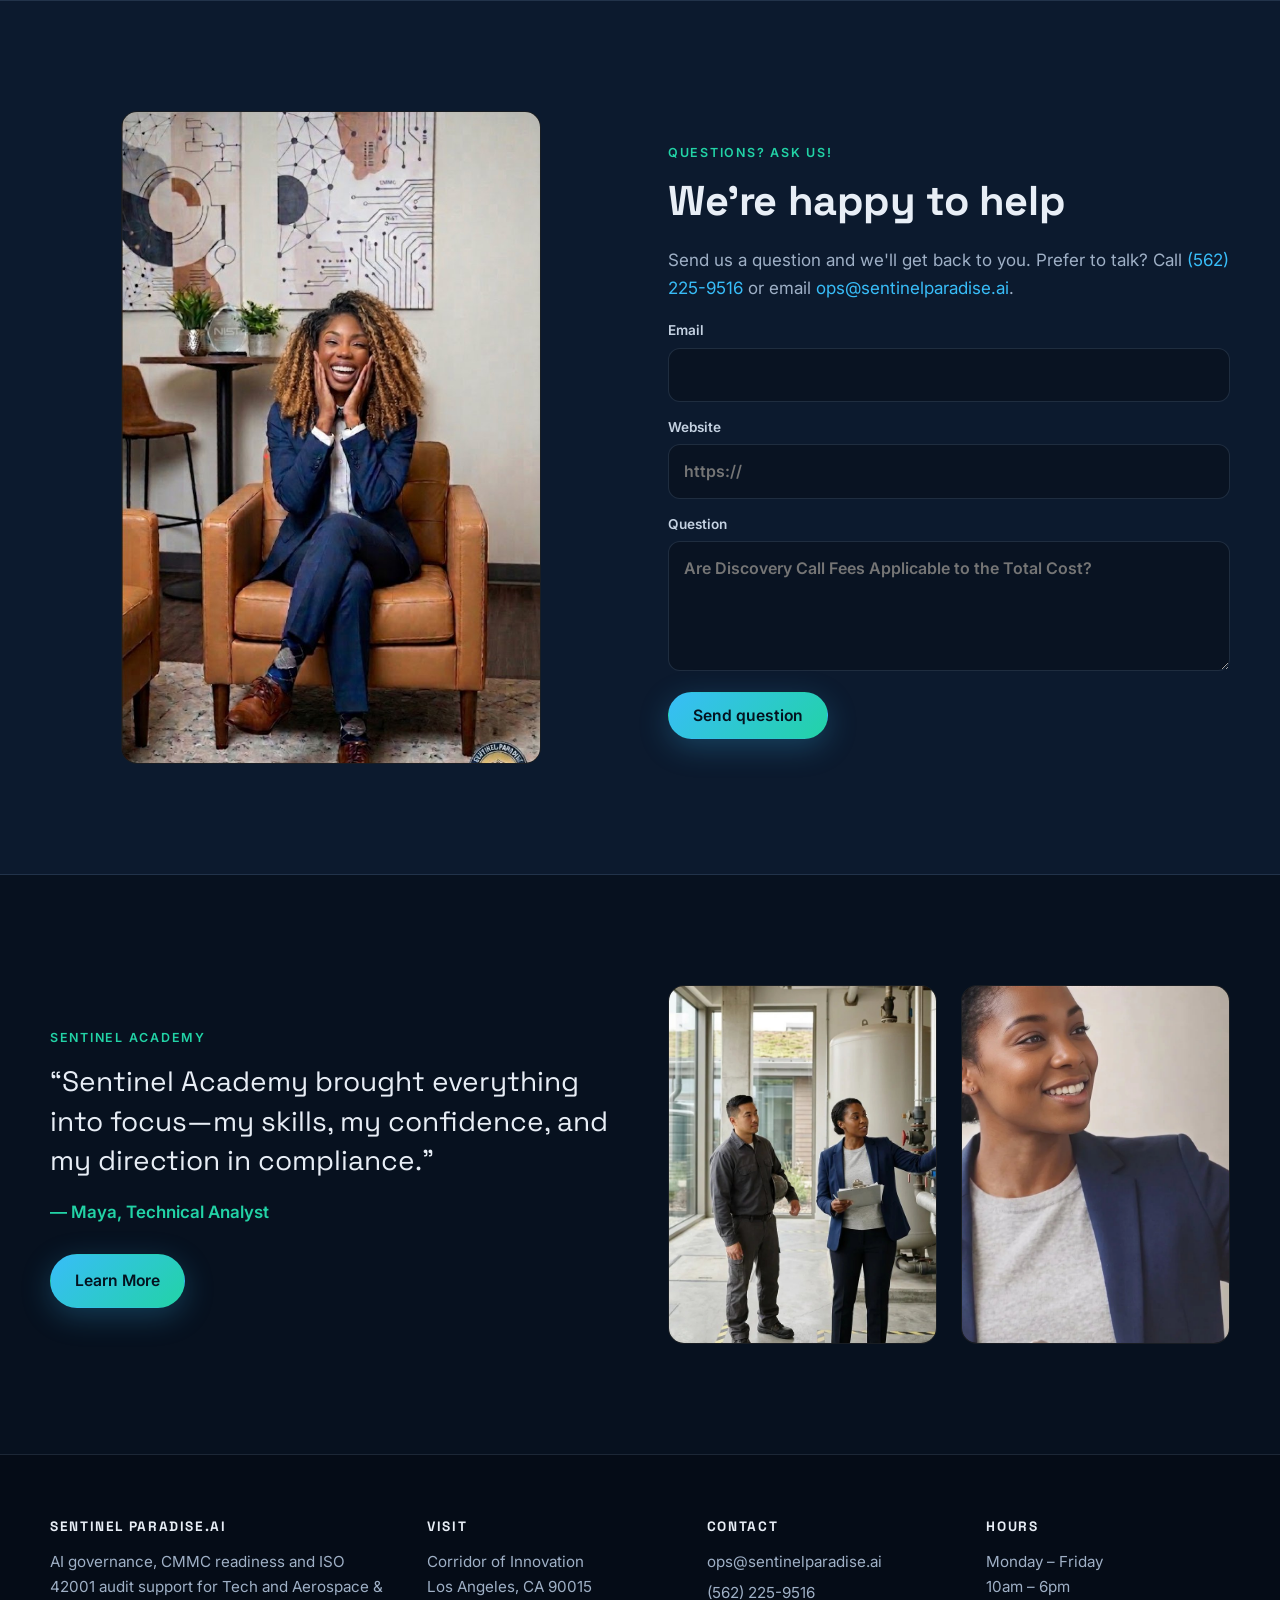
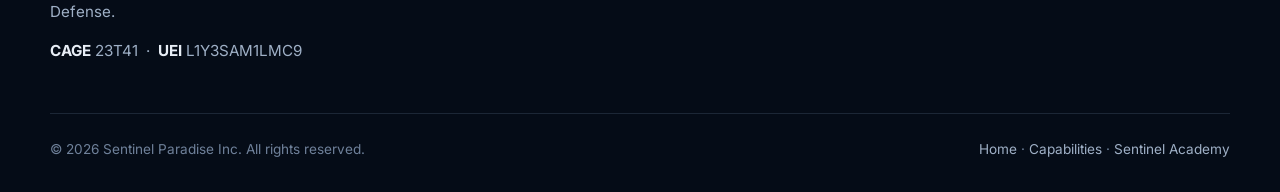
==== commit 28634349: "Add AI Chief of Staff page and nav link Co-Authored-By: Claude Opus 5.5 <noreply@anthropic.com>" ====
--- a/index.html
+++ b/index.html
@@ -27,6 +27,7 @@
     <button class="menu-btn" aria-expanded="false" aria-controls="nav-links">Menu</button>
     <ul class="nav-links" id="nav-links">
       <li><a href="grow" style="color:var(--accent-2);font-weight:700">Grow</a></li>
+      <li><a href="chief-of-staff">AI Chief of Staff</a></li>
       <li><a href="./" aria-current="page">Home</a></li>
       <li><a href="capabilities">Capabilities</a></li>
       <li><a href="academy">Sentinel Academy</a></li>
--- a/style.css
+++ b/style.css
@@ -149,3 +149,7 @@
 .nav-links a.btn{color:#04121f}
 .nav-links a.btn:hover{color:#04121f}
 @media (max-width:720px){.hero-art img[src*="mascot"]{max-width:220px}}
+
+/* Nav: keep items on one line with the AI Chief of Staff link (2026-11-27) */
+.nav-links a{white-space:nowrap}
+@media (max-width:1180px){.nav-links{gap:18px}.brand{font-size:1.05rem}}
